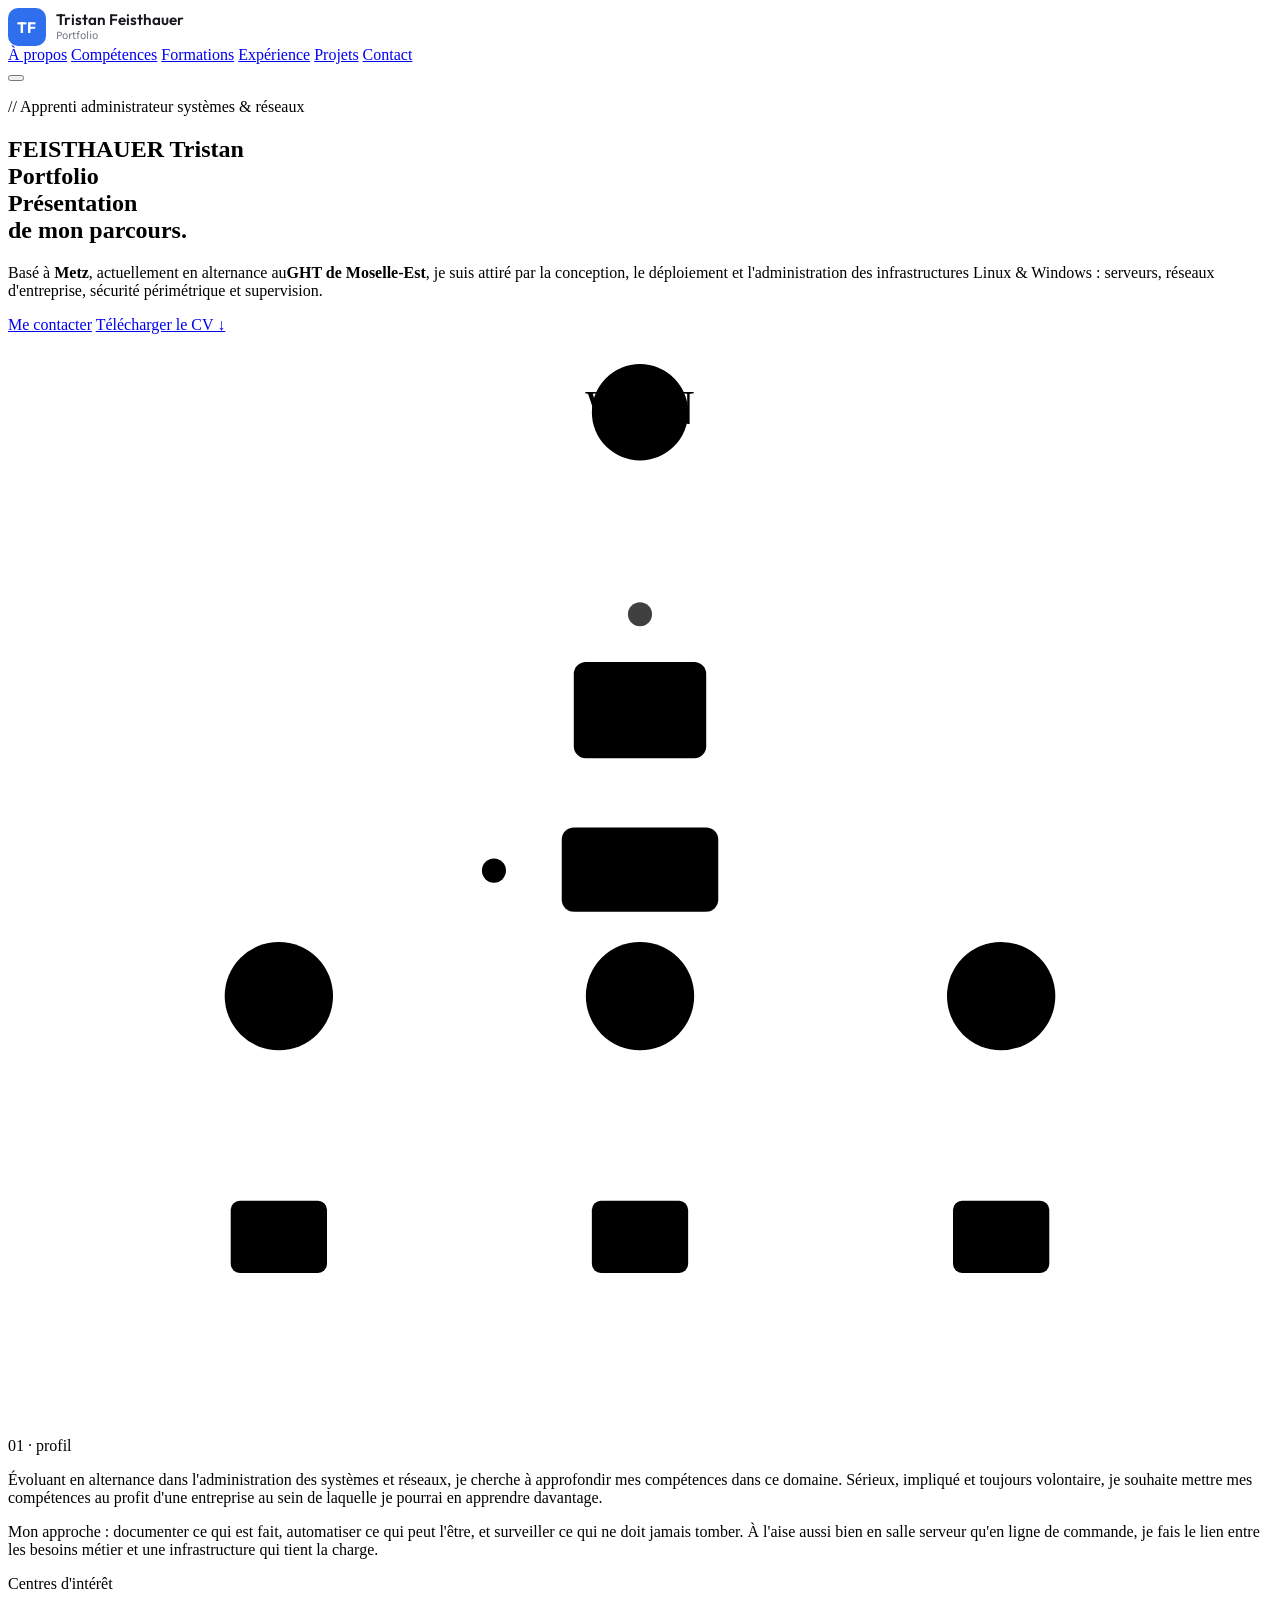
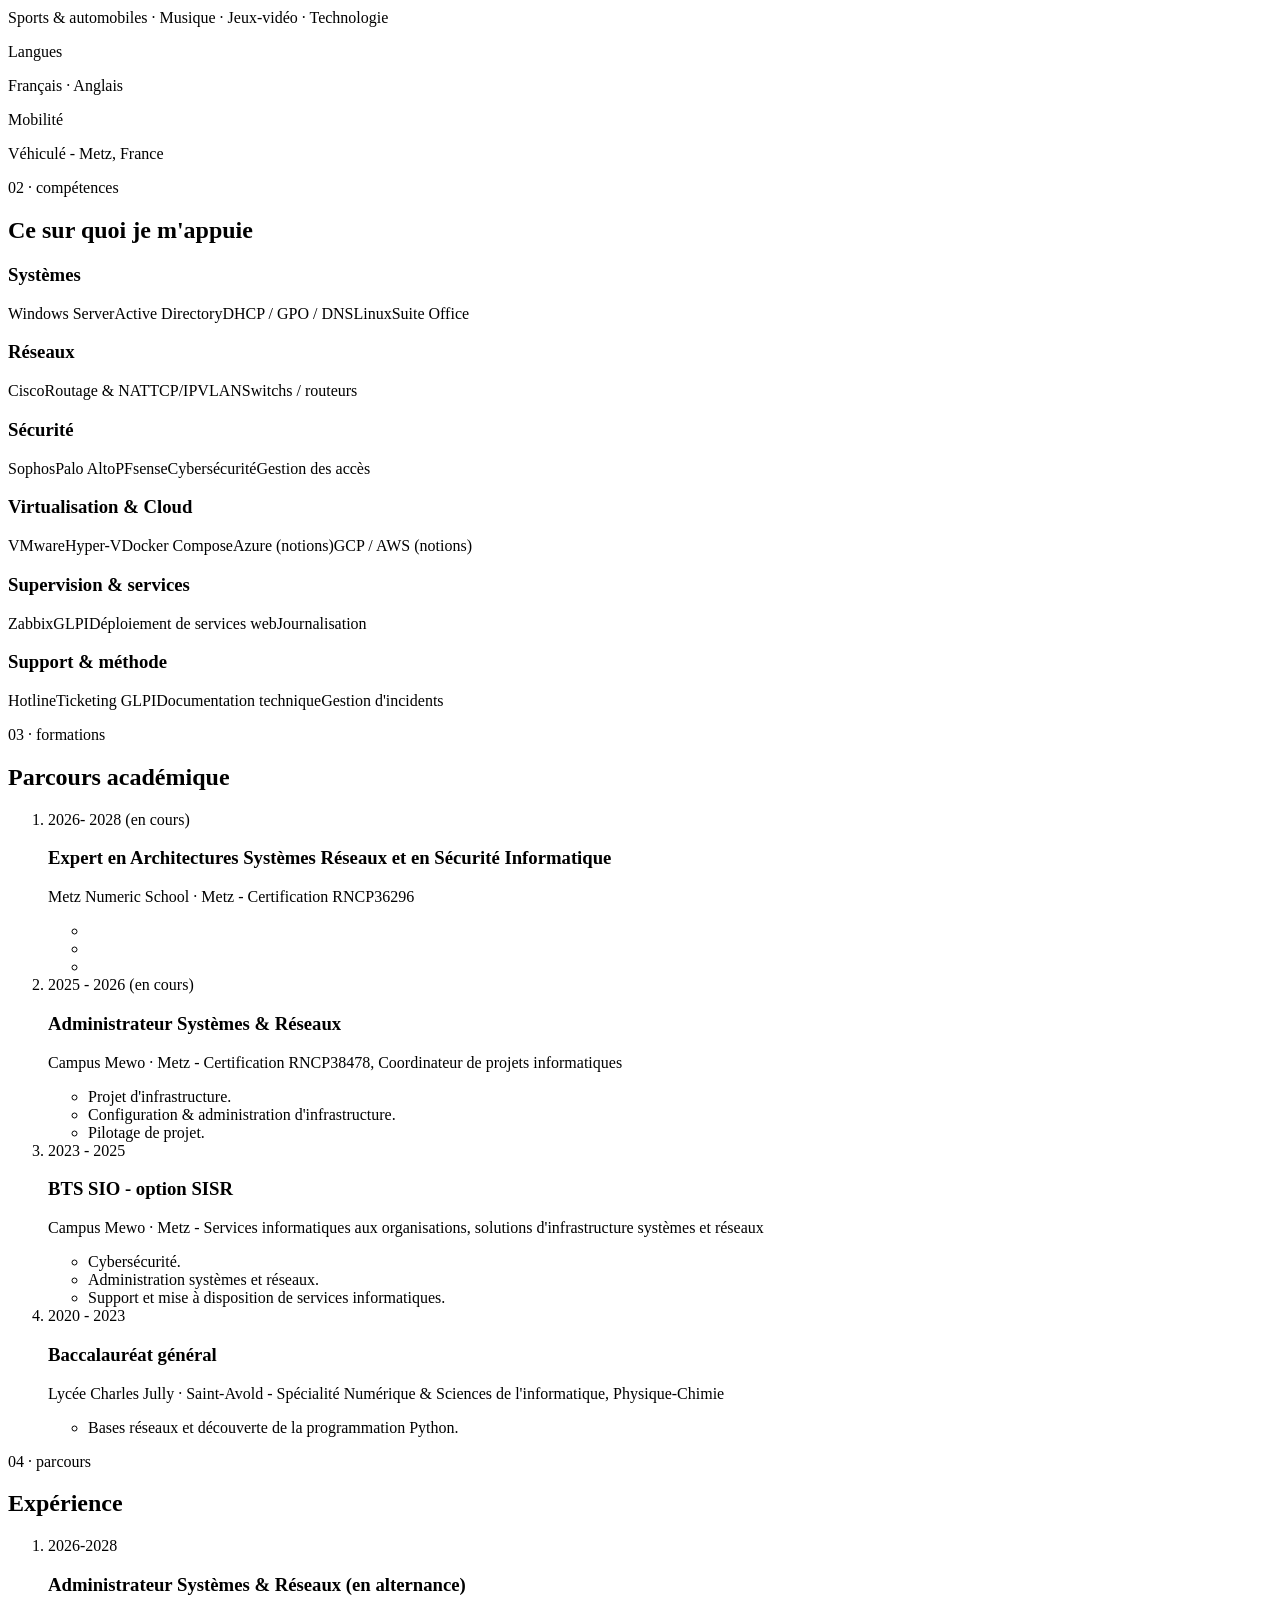
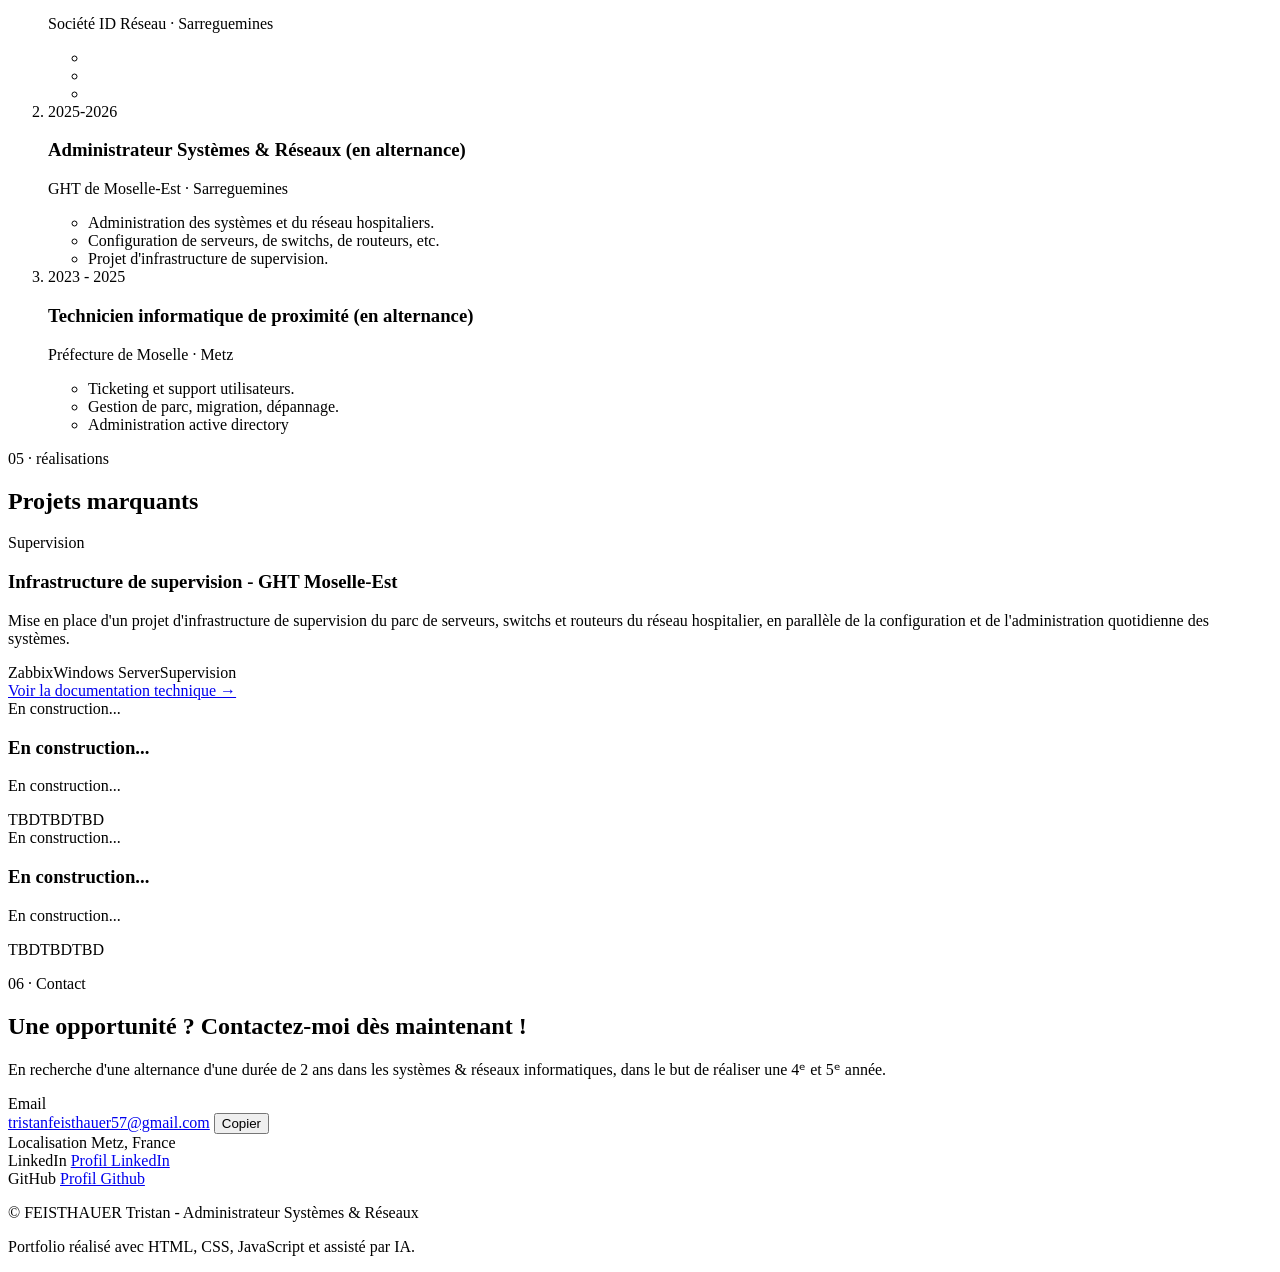
==== index.html @ 10138280 "Update" ====
<!DOCTYPE html>
<html lang="fr">
<head>
<meta charset="UTF-8">
<meta name="viewport" content="width=device-width, initial-scale=1.0">
<title>Tristan Feisthauer - Administrateur Systèmes &amp; Réseaux</title>
<meta name="description" content="Portfolio de FEISTHAUER Tristan, Administrateur Systèmes et Réseaux en alternance : infrastructures, réseaux d'entreprise, supervision et sécurité.">
<link rel="preconnect" href="https://fonts.googleapis.com">
<link rel="preconnect" href="https://fonts.gstatic.com" crossorigin>
<link href="https://fonts.googleapis.com/css2?family=Outfit:wght@500;600;700&family=Karla:wght@400;500;600&family=JetBrains+Mono:wght@400;500&display=swap" rel="stylesheet">
<link rel="stylesheet" href="style.css">
<style>
  .tf-logo{display:flex;align-items:center;gap:.6rem;text-decoration:none;color:inherit;margin-right:auto;}
  .tf-logo-mark{display:flex;align-items:center;justify-content:center;width:38px;height:38px;border-radius:10px;background:var(--accent, #2f6fed);color:var(--surface, #fff);font-family:'Outfit',sans-serif;font-weight:700;font-size:.95rem;letter-spacing:.02em;flex-shrink:0;}
  .tf-logo-text{font-family:'Outfit',sans-serif;font-weight:600;font-size:.95rem;line-height:1.1;color:var(--ink, #16181d);white-space:nowrap;}
  .tf-logo-text span{display:block;font-family:'Karla',sans-serif;font-weight:400;font-size:.72rem;color:var(--ink-soft, #6b7280);}
  .header-inner{gap:1rem;}
</style>
</head>
<body>

<!-- ============ HEADER ============ -->
<header class="site-header" id="top">
  <div class="wrap header-inner">
    <a href="#top" class="tf-logo" aria-label="Retour en haut de page">
      <span class="tf-logo-mark">TF</span>
      <span class="tf-logo-text">Tristan Feisthauer<span>Portfolio</span></span>
    </a>

    <nav class="nav" id="nav">
      <a href="#apropos">À propos</a>
      <a href="#competences">Compétences</a>
      <a href="#formations">Formations</a>
      <a href="#experience">Expérience</a>
      <a href="#projets">Projets</a>
      <a href="#contact">Contact</a>
    </nav>

    <button class="nav-toggle" id="navToggle" aria-label="Ouvrir le menu" aria-expanded="false">
      <span></span><span></span><span></span>
    </button>
  </div>
</header>

<main>

  <!-- ============ HERO ============ -->
  <section class="hero">
    <div class="wrap hero-inner">
      <div class="hero-text reveal">
        <p class="eyebrow">// Apprenti administrateur systèmes &amp; réseaux</p>
        <h1>FEISTHAUER Tristan<br>Portfolio<br><span class="accent">Présentation</span><br>de mon parcours.</h1>
        <p class="hero-sub">Basé à <strong>Metz</strong>, actuellement en alternance au<strong>GHT de Moselle-Est</strong>, je suis attiré par la conception, le déploiement et l'administration des infrastructures Linux &amp; Windows : serveurs, réseaux d'entreprise, sécurité périmétrique et supervision.</p>
        <div class="hero-actions">
          <a href="#contact" class="btn btn-primary">Me contacter</a>
          <a href="cv.pdf" class="btn btn-ghost" download>Télécharger le CV ↓</a>
        </div>
      </div>

      <div class="hero-diagram reveal" aria-hidden="true">
        <svg viewBox="0 0 420 360" class="net-svg">
          <!-- liaisons -->
          <g class="net-links" stroke="var(--line)" stroke-width="1.5" fill="none">
            <path id="path-cloud-fw" d="M210 40 L210 100" />
            <path d="M210 100 L210 150" />
            <path d="M210 150 L90 220" />
            <path d="M210 150 L210 220" />
            <path d="M210 150 L330 220" />
            <path d="M90 220 L90 300" />
            <path d="M210 220 L210 300" />
            <path d="M330 220 L330 300" />
          </g>

          <!-- paquet animé -->
          <circle r="4" fill="var(--accent)">
            <animateMotion dur="3.2s" repeatCount="indefinite" path="M210 40 L210 100 L210 150 L90 220 L90 300" />
          </circle>
          <circle r="4" fill="var(--accent2)" opacity="0.75">
            <animateMotion dur="3.2s" begin="1.1s" repeatCount="indefinite" path="M210 40 L210 100 L210 150 L330 220 L330 300" />
          </circle>

          <!-- cloud / internet -->
          <g transform="translate(210,26)">
            <circle r="16" fill="var(--surface)" stroke="var(--accent2)" stroke-width="1.5"/>
            <text y="4" text-anchor="middle" class="node-label-small">WAN</text>
          </g>

          <!-- firewall -->
          <g transform="translate(210,125)">
            <rect x="-22" y="-16" width="44" height="32" rx="4" fill="var(--surface)" stroke="var(--accent2)" stroke-width="1.5"/>
            <text y="4" text-anchor="middle" class="node-label-small">FW</text>
          </g>

          <!-- switch -->
          <g transform="translate(210,178)">
            <rect x="-26" y="-14" width="52" height="28" rx="4" fill="var(--accent2)"/>
            <text y="4" text-anchor="middle" class="node-label-small node-label-invert">SW</text>
          </g>

          <!-- nodes -->
          <g transform="translate(90,220)">
            <circle r="18" fill="var(--accent-soft)" stroke="var(--accent)" stroke-width="1.5"/>
            <text y="4" text-anchor="middle" class="node-label-small">SRV</text>
          </g>
          <g transform="translate(210,220)">
            <circle r="18" fill="var(--accent-soft)" stroke="var(--accent)" stroke-width="1.5"/>
            <text y="4" text-anchor="middle" class="node-label-small">SRV</text>
          </g>
          <g transform="translate(330,220)">
            <circle r="18" fill="var(--accent-soft)" stroke="var(--accent)" stroke-width="1.5"/>
            <text y="4" text-anchor="middle" class="node-label-small">SRV</text>
          </g>

          <!-- postes clients -->
          <g transform="translate(90,300)">
            <rect x="-16" y="-12" width="32" height="24" rx="3" fill="var(--surface)" stroke="var(--ink-soft)" stroke-width="1.2"/>
          </g>
          <g transform="translate(210,300)">
            <rect x="-16" y="-12" width="32" height="24" rx="3" fill="var(--surface)" stroke="var(--ink-soft)" stroke-width="1.2"/>
          </g>
          <g transform="translate(330,300)">
            <rect x="-16" y="-12" width="32" height="24" rx="3" fill="var(--surface)" stroke="var(--ink-soft)" stroke-width="1.2"/>
          </g>
        </svg>
      </div>
    </div>
  </section>

  <!-- ============ À PROPOS ============ -->
  <section id="apropos" class="section">
    <div class="wrap section-grid reveal">
      <div class="section-label">
        <p class="eyebrow">01 · profil</p>
      </div>
      <div class="section-body">
        <p class="lead">Évoluant en alternance dans l'administration des systèmes et réseaux, je cherche à approfondir mes compétences dans ce domaine. Sérieux, impliqué et toujours volontaire, je souhaite mettre mes compétences au profit d'une entreprise au sein de laquelle je pourrai en apprendre davantage.</p>
        <p>Mon approche : documenter ce qui est fait, automatiser ce qui peut l'être, et surveiller ce qui ne doit jamais tomber. À l'aise aussi bien en salle serveur qu'en ligne de commande, je fais le lien entre les besoins métier et une infrastructure qui tient la charge.</p>

        <div class="profile-extra">
          <div class="profile-extra-item">
            <span class="contact-label">Centres d'intérêt</span>
            <p>Sports &amp; automobiles · Musique · Jeux-vidéo · Technologie</p>
          </div>
          <div class="profile-extra-item">
            <span class="contact-label">Langues</span>
            <p>Français · Anglais</p>
          </div>
          <div class="profile-extra-item">
            <span class="contact-label">Mobilité</span>
            <p>Véhiculé - Metz, France</p>
          </div>
        </div>
      </div>
    </div>
  </section>

  <!-- ============ COMPÉTENCES ============ -->
  <section id="competences" class="section section-alt">
    <div class="wrap reveal">
      <p class="eyebrow">02 · compétences</p>
      <h2 class="section-title">Ce sur quoi je m'appuie</h2>

      <div class="skills-grid">
        <div class="skill-card">
          <h3>Systèmes</h3>
          <div class="tags">
            <span>Windows Server</span><span>Active Directory</span><span>DHCP / GPO / DNS</span><span>Linux</span><span>Suite Office</span>
          </div>
        </div>
        <div class="skill-card">
          <h3>Réseaux</h3>
          <div class="tags">
            <span>Cisco</span><span>Routage &amp; NAT</span><span>TCP/IP</span><span>VLAN</span><span>Switchs / routeurs</span>
          </div>
        </div>
        <div class="skill-card">
          <h3>Sécurité</h3>
          <div class="tags">
            <span>Sophos</span><span>Palo Alto</span><span>PFsense</span><span>Cybersécurité</span><span>Gestion des accès</span>
          </div>
        </div>
        <div class="skill-card">
          <h3>Virtualisation &amp; Cloud</h3>
          <div class="tags">
            <span>VMware</span><span>Hyper-V</span><span>Docker Compose</span><span>Azure (notions)</span><span>GCP / AWS (notions)</span>
          </div>
        </div>
        <div class="skill-card">
          <h3>Supervision &amp; services</h3>
          <div class="tags">
            <span>Zabbix</span><span>GLPI</span><span>Déploiement de services web</span><span>Journalisation</span>
          </div>
        </div>
        <div class="skill-card">
          <h3>Support &amp; méthode</h3>
          <div class="tags">
            <span>Hotline</span><span>Ticketing GLPI</span><span>Documentation technique</span><span>Gestion d'incidents</span>
          </div>
        </div>
      </div>
    </div>
  </section>

  <!-- ============ FORMATIONS ============ -->
  <section id="formations" class="section">
    <div class="wrap reveal">
      <p class="eyebrow">03 · formations</p>
      <h2 class="section-title">Parcours académique</h2>

      <ol class="timeline">

        <li class="timeline-item">
          <div class="timeline-date">2026- 2028 (en cours)</div>
          <div class="timeline-content">
            <h3>Expert en Architectures Systèmes Réseaux et en Sécurité Informatique</h3>
            <p class="timeline-org">Metz Numeric School · Metz - Certification RNCP36296</p>
            <ul>
              <li></li>
              <li></li>
              <li></li>
            </ul>
          </div>
        </li>

        <li class="timeline-item">
          <div class="timeline-date">2025 - 2026 (en cours)</div>
          <div class="timeline-content">
            <h3>Administrateur Systèmes &amp; Réseaux</h3>
            <p class="timeline-org">Campus Mewo · Metz - Certification RNCP38478, Coordinateur de projets informatiques</p>
            <ul>
              <li>Projet d'infrastructure.</li>
              <li>Configuration &amp; administration d'infrastructure.</li>
              <li>Pilotage de projet.</li>
            </ul>
          </div>
        </li>

        <li class="timeline-item">
          <div class="timeline-date">2023 - 2025</div>
          <div class="timeline-content">
            <h3>BTS SIO - option SISR</h3>
            <p class="timeline-org">Campus Mewo · Metz - Services informatiques aux organisations, solutions d'infrastructure systèmes et réseaux</p>
            <ul>
              <li>Cybersécurité.</li>
              <li>Administration systèmes et réseaux.</li>
              <li>Support et mise à disposition de services informatiques.</li>
            </ul>
          </div>
        </li>

        <li class="timeline-item">
          <div class="timeline-date">2020 - 2023</div>
          <div class="timeline-content">
            <h3>Baccalauréat général</h3>
            <p class="timeline-org">Lycée Charles Jully · Saint-Avold - Spécialité Numérique &amp; Sciences de l'informatique, Physique-Chimie</p>
            <ul>
              <li>Bases réseaux et découverte de la programmation Python.</li>
            </ul>
          </div>
        </li>
      </ol>
    </div>
  </section>

  <!-- ============ EXPÉRIENCE ============ -->
  <section id="experience" class="section section-alt">
    <div class="wrap reveal">
      <p class="eyebrow">04 · parcours</p>
      <h2 class="section-title">Expérience</h2>

      <ol class="timeline">
        <li class="timeline-item">
          <div class="timeline-date">2026-2028</div>
          <div class="timeline-content">
            <h3>Administrateur Systèmes &amp; Réseaux (en alternance)</h3>
            <p class="timeline-org">Société ID Réseau · Sarreguemines</p>
            <ul>
              <li></li>
              <li></li>
              <li></li>
            </ul>
          </div>
        </li>

        <li class="timeline-item">
          <div class="timeline-date">2025-2026</div>
          <div class="timeline-content">
            <h3>Administrateur Systèmes &amp; Réseaux (en alternance)</h3>
            <p class="timeline-org">GHT de Moselle-Est · Sarreguemines</p>
            <ul>
              <li>Administration des systèmes et du réseau hospitaliers.</li>
              <li>Configuration de serveurs, de switchs, de routeurs, etc.</li>
              <li>Projet d'infrastructure de supervision.</li>
            </ul>
          </div>
        </li>

        <li class="timeline-item">
          <div class="timeline-date">2023 - 2025</div>
          <div class="timeline-content">
            <h3>Technicien informatique de proximité (en alternance)</h3>
            <p class="timeline-org">Préfecture de Moselle · Metz</p>
            <ul>
              <li>Ticketing et support utilisateurs.</li>
              <li>Gestion de parc, migration, dépannage.</li>
              <li>Administration active directory</li>
            </ul>
          </div>
        </li>
      </ol>
    </div>
  </section>

  <!-- ============ PROJETS ============ -->
  <section id="projets" class="section">
    <div class="wrap reveal">
      <p class="eyebrow">05 · réalisations</p>
      <h2 class="section-title">Projets marquants</h2>

      <div class="projects-grid">
        <article class="project-card">
          <div class="project-tag-row">
            <span class="project-kind">Supervision</span>
          </div>
          <h3>Infrastructure de supervision - GHT Moselle-Est</h3>
          <p>Mise en place d'un projet d'infrastructure de supervision du parc de serveurs, switchs et routeurs du réseau hospitalier, en parallèle de la configuration et de l'administration quotidienne des systèmes.</p>
          <div class="tags tags-small">
            <span>Zabbix</span><span>Windows Server</span><span>Supervision</span>
          </div>
          <a href="documentation.html" class="project-doc-link">Voir la documentation technique →</a>
        </article>

        <article class="project-card">
          <div class="project-tag-row">
            <span class="project-kind">En construction...</span>
          </div>
          <h3>En construction...</h3>
          <p>En construction...</p>
          <div class="tags tags-small">
            <span>TBD</span><span>TBD</span><span>TBD</span>
          </div>
        </article>

        <article class="project-card">
          <div class="project-tag-row">
            <span class="project-kind">En construction...</span>
          </div>
          <h3>En construction...</h3>
          <p>En construction...</p>
          <div class="tags tags-small">
            <span>TBD</span><span>TBD</span><span>TBD</span>
          </div>
        </article>
      </div>
    </div>
  </section>

  <!-- ============ CONTACT ============ -->
  <section id="contact" class="section contact-section">
    <div class="wrap reveal">
      <p class="eyebrow">06 · Contact</p>
      <h2 class="section-title">Une opportunité ? Contactez-moi dès maintenant !</h2>
      <p class="lead contact-lead">En recherche d'une alternance d'une durée de 2 ans dans les systèmes &amp; réseaux informatiques, dans le but de réaliser une 4ᵉ et 5ᵉ année.</p>

      <div class="contact-grid">
        <div class="contact-item">
          <span class="contact-label">Email</span>
          <div class="contact-value-row">
            <a href="mailto:tristanfeisthauer57@gmail.com" id="emailLink">tristanfeisthauer57@gmail.com</a>
            <button class="copy-btn" id="copyEmailBtn" type="button">Copier</button>
          </div>
        </div>
        <div class="contact-item">
          <span class="contact-label">Localisation</span>
          <span>Metz, France</span>
        </div>
        <div class="contact-item">
          <span class="contact-label">LinkedIn</span>
          <a href="https://linkedin.com/in/tristan-feisthauer-3b0b28267/" target="_blank" rel="noopener">Profil LinkedIn</a>
        </div>
        <div class="contact-item">
          <span class="contact-label">GitHub</span>
          <a href="https://github.com/Pabl0sama/pablosama.portfolio" target="_blank" rel="noopener">Profil Github</a>
        </div>
      </div>
    </div>
  </section>

</main>

<!-- ============ FOOTER ============ -->
<footer class="site-footer">
  <div class="wrap footer-inner">
    <p>© <span id="year"></span> FEISTHAUER Tristan - Administrateur Systèmes &amp; Réseaux</p>
    <p class="footer-meta">Portfolio réalisé avec HTML, CSS, JavaScript et assisté par IA.</p>
  </div>
</footer>

<div class="toast" id="toast" role="status" aria-live="polite"></div>

<script src="script.js"></script>
</body>
</html>
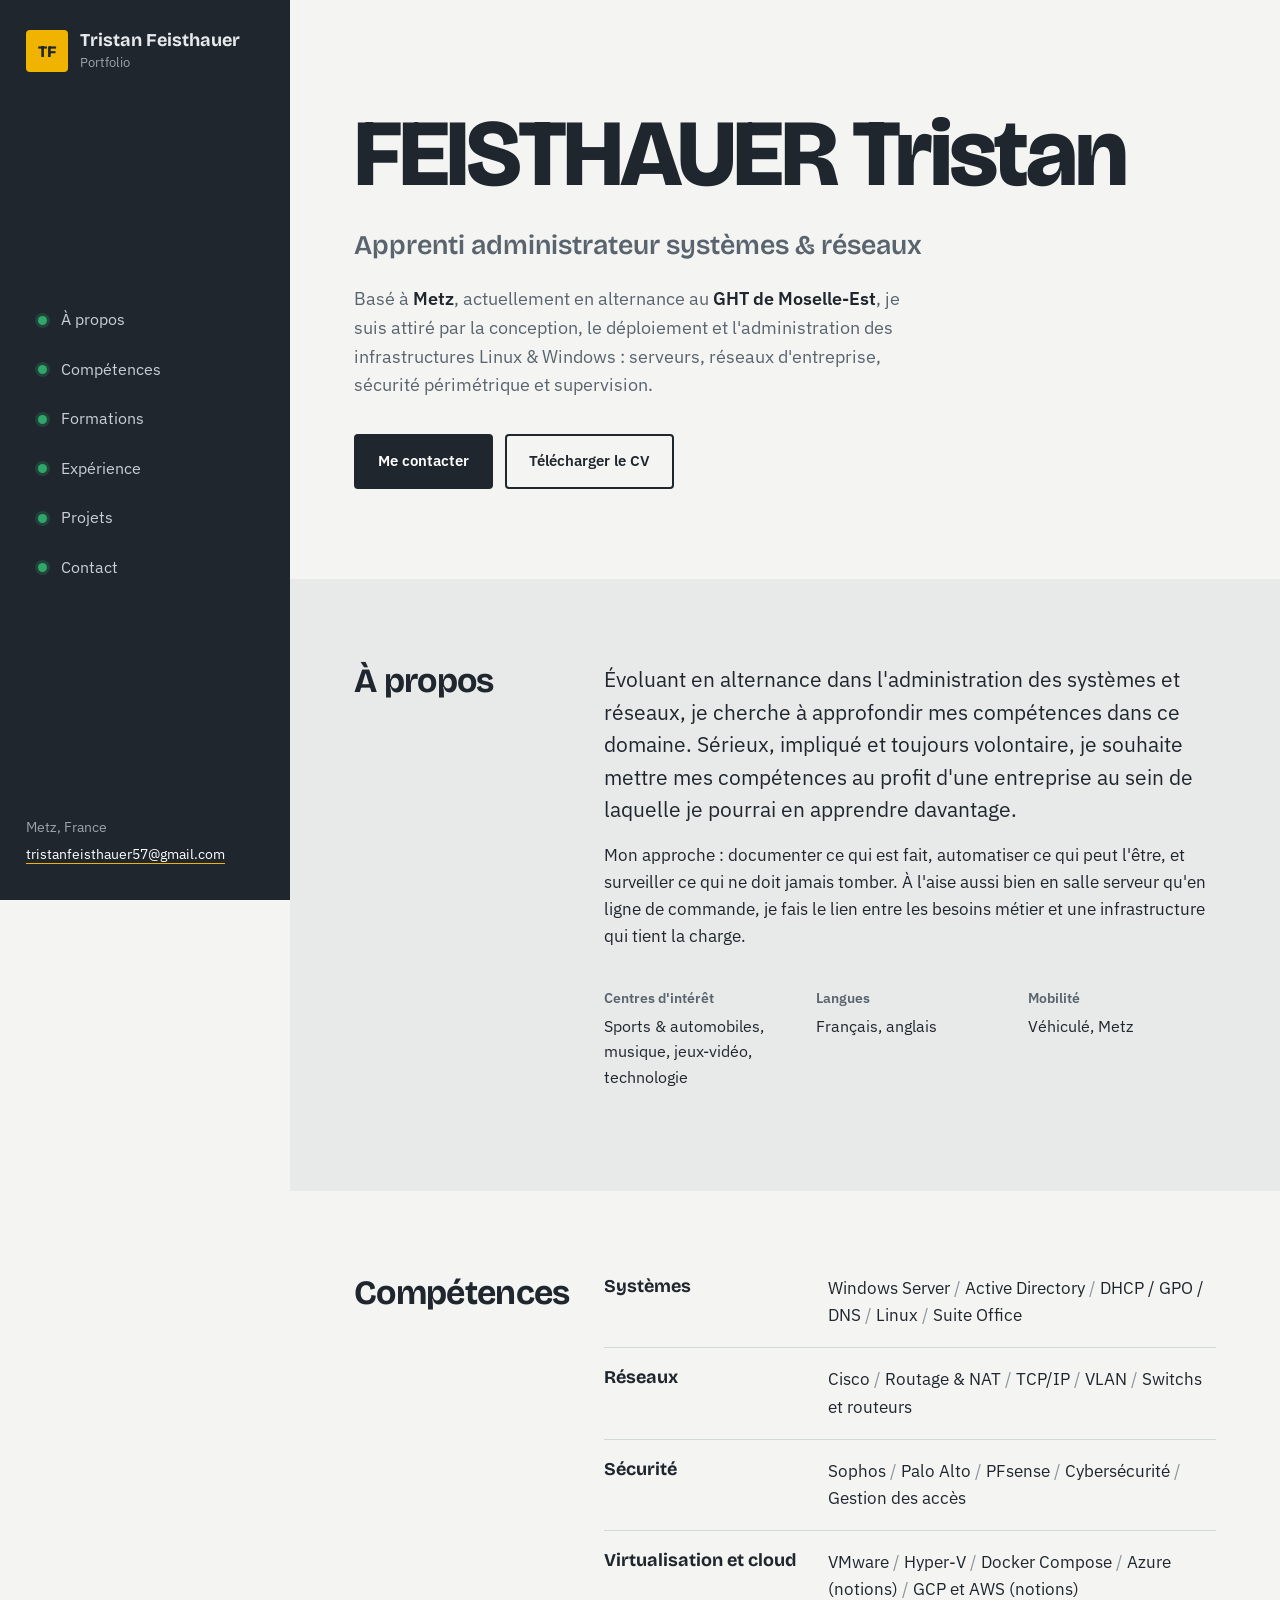
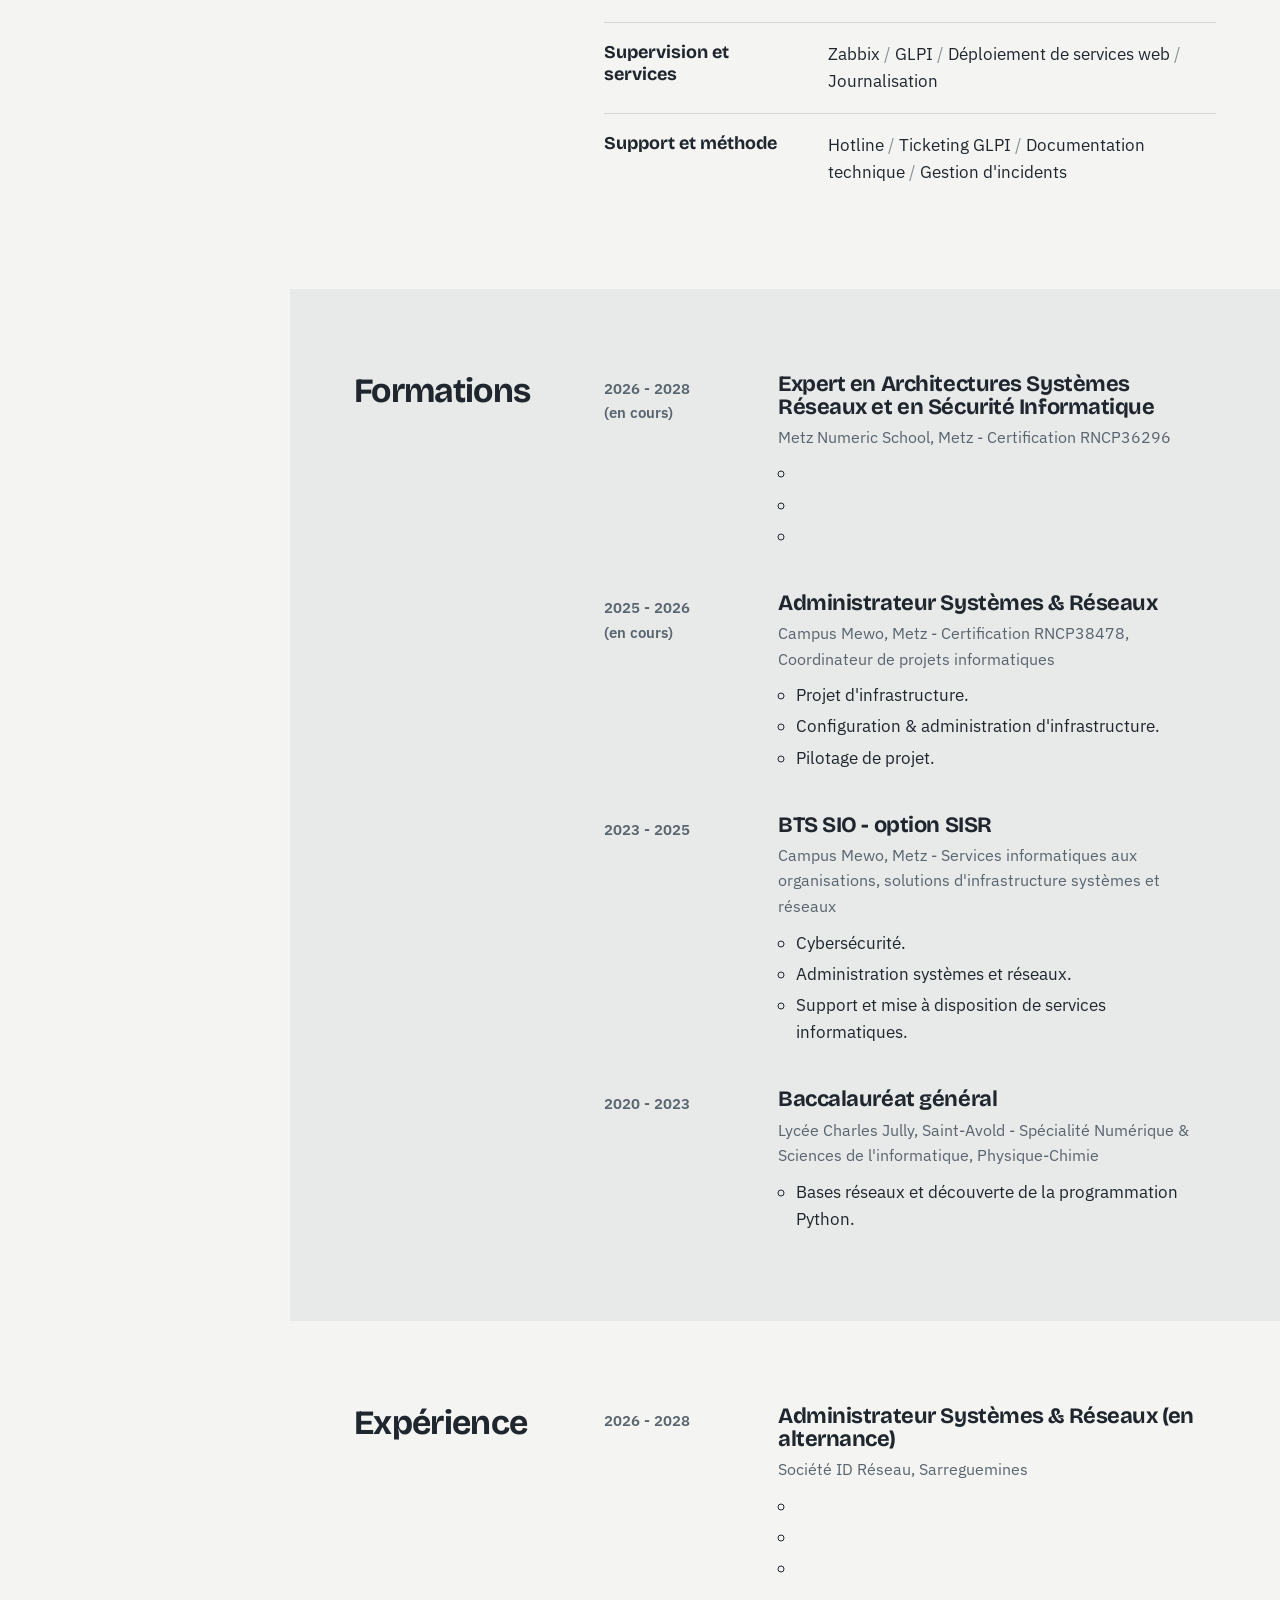
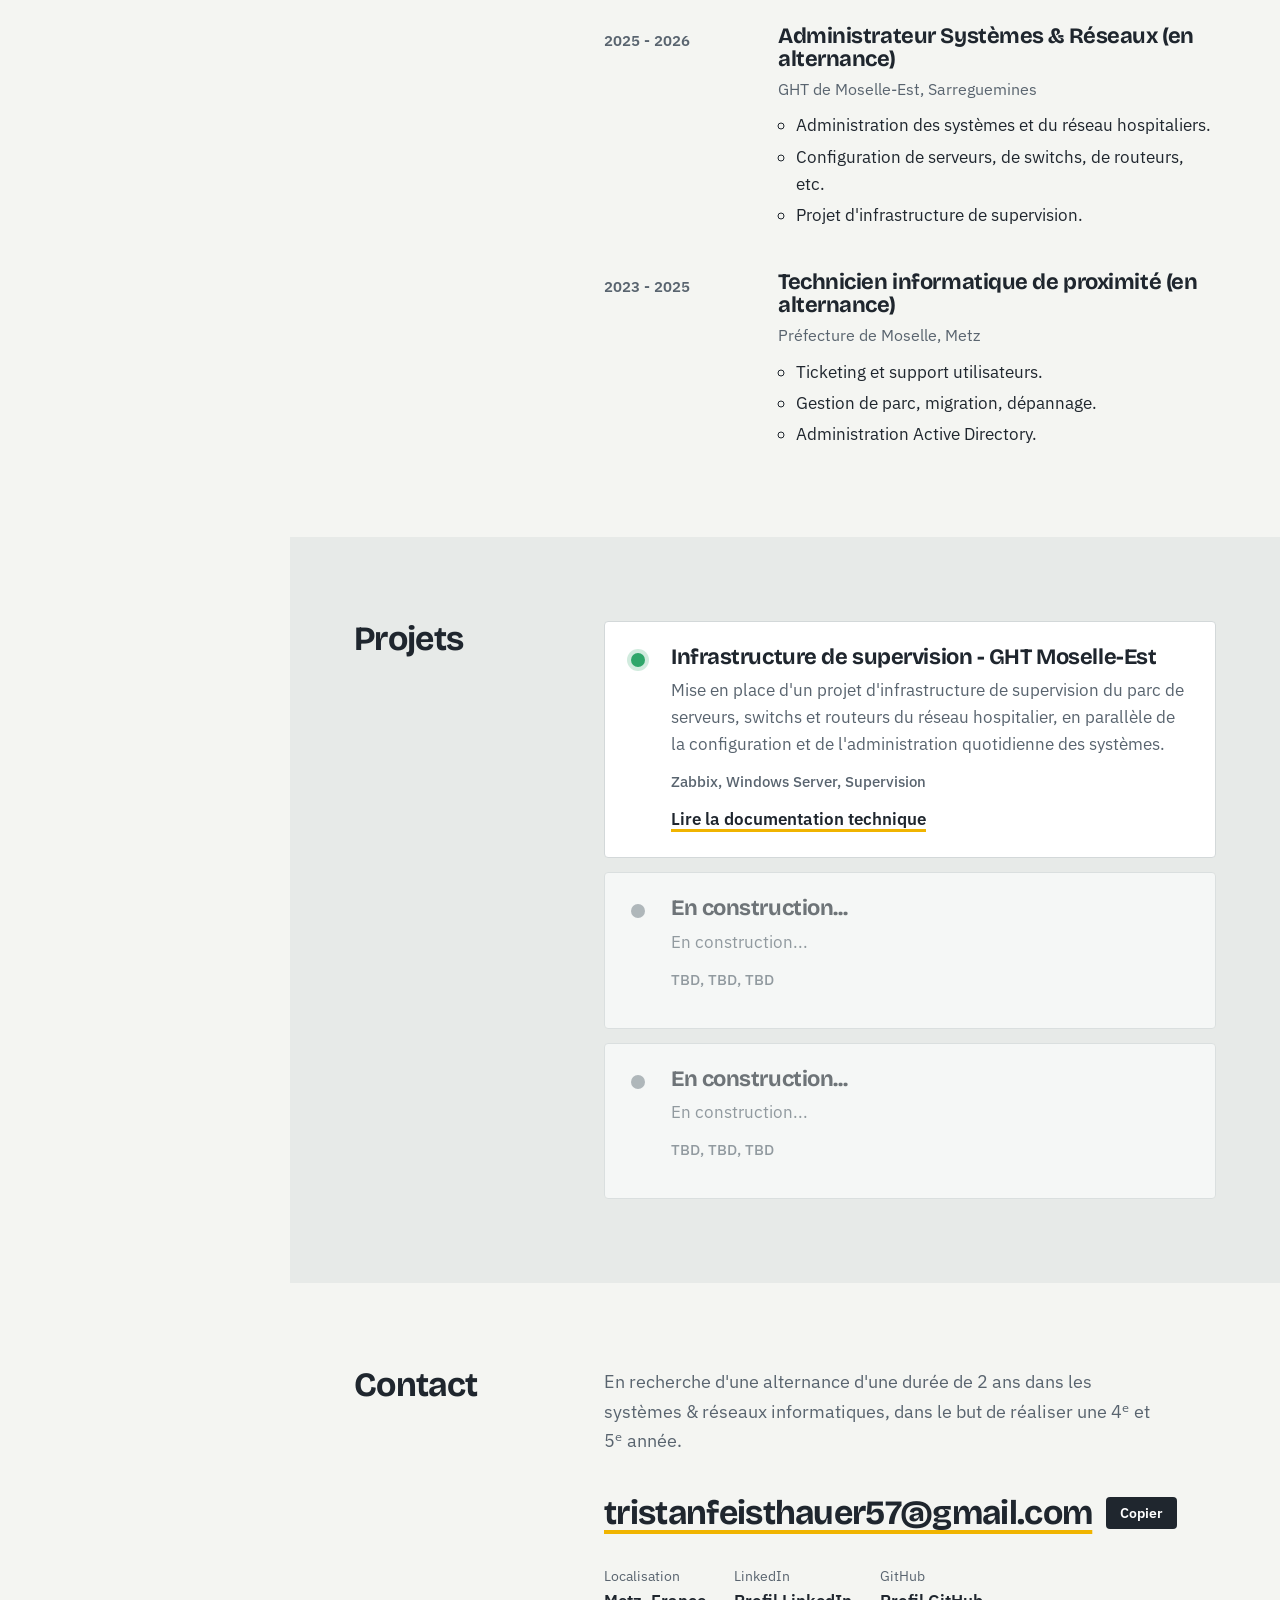
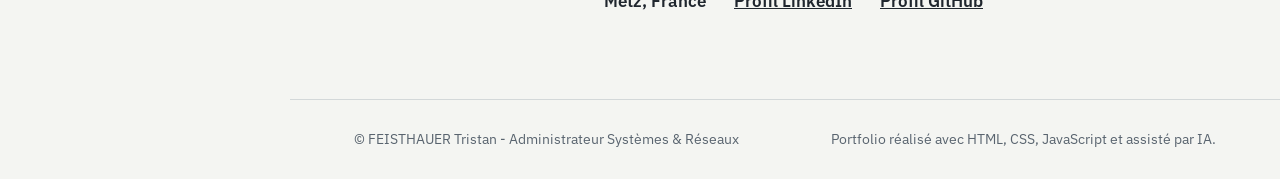
==== commit b13e1e8f: "Update" ====
--- a/index.html
+++ b/index.html
@@ -7,25 +7,22 @@
 <meta name="description" content="Portfolio de FEISTHAUER Tristan, Administrateur Systèmes et Réseaux en alternance : infrastructures, réseaux d'entreprise, supervision et sécurité.">
 <link rel="preconnect" href="https://fonts.googleapis.com">
 <link rel="preconnect" href="https://fonts.gstatic.com" crossorigin>
-<link href="https://fonts.googleapis.com/css2?family=Outfit:wght@500;600;700&family=Karla:wght@400;500;600&family=JetBrains+Mono:wght@400;500&display=swap" rel="stylesheet">
+<link href="https://fonts.googleapis.com/css2?family=Bricolage+Grotesque:opsz,wght@12..96,500;12..96,700;12..96,800&family=IBM+Plex+Sans:wght@400;500;600&display=swap" rel="stylesheet">
 <link rel="stylesheet" href="style.css">
-<style>
-  .tf-logo{display:flex;align-items:center;gap:.6rem;text-decoration:none;color:inherit;margin-right:auto;}
-  .tf-logo-mark{display:flex;align-items:center;justify-content:center;width:38px;height:38px;border-radius:10px;background:var(--accent, #2f6fed);color:var(--surface, #fff);font-family:'Outfit',sans-serif;font-weight:700;font-size:.95rem;letter-spacing:.02em;flex-shrink:0;}
-  .tf-logo-text{font-family:'Outfit',sans-serif;font-weight:600;font-size:.95rem;line-height:1.1;color:var(--ink, #16181d);white-space:nowrap;}
-  .tf-logo-text span{display:block;font-family:'Karla',sans-serif;font-weight:400;font-size:.72rem;color:var(--ink-soft, #6b7280);}
-  .header-inner{gap:1rem;}
-</style>
 </head>
 <body>
-
-<!-- ============ HEADER ============ -->
-<header class="site-header" id="top">
-  <div class="wrap header-inner">
-    <a href="#top" class="tf-logo" aria-label="Retour en haut de page">
-      <span class="tf-logo-mark">TF</span>
-      <span class="tf-logo-text">Tristan Feisthauer<span>Portfolio</span></span>
+<div class="shell">
+
+  <!-- ============ BARRE LATÉRALE ============ -->
+  <header class="side" id="top">
+    <a href="#top" class="brand" aria-label="Retour en haut de page">
+      <span class="brand-mark">TF</span>
+      <span class="brand-text">Tristan Feisthauer<small>Portfolio</small></span>
     </a>
+
+    <button class="nav-toggle" id="navToggle" aria-label="Ouvrir le menu" aria-expanded="false">
+      <span></span><span></span><span></span>
+    </button>
 
     <nav class="nav" id="nav">
       <a href="#apropos">À propos</a>
@@ -36,368 +33,237 @@
       <a href="#contact">Contact</a>
     </nav>
 
-    <button class="nav-toggle" id="navToggle" aria-label="Ouvrir le menu" aria-expanded="false">
-      <span></span><span></span><span></span>
-    </button>
-  </div>
-</header>
-
-<main>
-
-  <!-- ============ HERO ============ -->
-  <section class="hero">
-    <div class="wrap hero-inner">
-      <div class="hero-text reveal">
-        <p class="eyebrow">// Apprenti administrateur systèmes &amp; réseaux</p>
-        <h1>FEISTHAUER Tristan<br>Portfolio<br><span class="accent">Présentation</span><br>de mon parcours.</h1>
-        <p class="hero-sub">Basé à <strong>Metz</strong>, actuellement en alternance au<strong>GHT de Moselle-Est</strong>, je suis attiré par la conception, le déploiement et l'administration des infrastructures Linux &amp; Windows : serveurs, réseaux d'entreprise, sécurité périmétrique et supervision.</p>
+    <div class="side-foot">
+      <p>Metz, France</p>
+      <p><a href="mailto:tristanfeisthauer57@gmail.com">tristanfeisthauer57@gmail.com</a></p>
+    </div>
+  </header>
+
+  <div class="main">
+    <main>
+
+      <!-- ============ ACCUEIL ============ -->
+      <section class="hero">
+        <h1>FEISTHAUER Tristan</h1>
+        <p class="hero-role">Apprenti administrateur systèmes &amp; réseaux</p>
+        <p class="hero-sub">Basé à <strong>Metz</strong>, actuellement en alternance au <strong>GHT de Moselle-Est</strong>, je suis attiré par la conception, le déploiement et l'administration des infrastructures Linux &amp; Windows : serveurs, réseaux d'entreprise, sécurité périmétrique et supervision.</p>
         <div class="hero-actions">
-          <a href="#contact" class="btn btn-primary">Me contacter</a>
-          <a href="cv.pdf" class="btn btn-ghost" download>Télécharger le CV ↓</a>
-        </div>
-      </div>
-
-      <div class="hero-diagram reveal" aria-hidden="true">
-        <svg viewBox="0 0 420 360" class="net-svg">
-          <!-- liaisons -->
-          <g class="net-links" stroke="var(--line)" stroke-width="1.5" fill="none">
-            <path id="path-cloud-fw" d="M210 40 L210 100" />
-            <path d="M210 100 L210 150" />
-            <path d="M210 150 L90 220" />
-            <path d="M210 150 L210 220" />
-            <path d="M210 150 L330 220" />
-            <path d="M90 220 L90 300" />
-            <path d="M210 220 L210 300" />
-            <path d="M330 220 L330 300" />
-          </g>
-
-          <!-- paquet animé -->
-          <circle r="4" fill="var(--accent)">
-            <animateMotion dur="3.2s" repeatCount="indefinite" path="M210 40 L210 100 L210 150 L90 220 L90 300" />
-          </circle>
-          <circle r="4" fill="var(--accent2)" opacity="0.75">
-            <animateMotion dur="3.2s" begin="1.1s" repeatCount="indefinite" path="M210 40 L210 100 L210 150 L330 220 L330 300" />
-          </circle>
-
-          <!-- cloud / internet -->
-          <g transform="translate(210,26)">
-            <circle r="16" fill="var(--surface)" stroke="var(--accent2)" stroke-width="1.5"/>
-            <text y="4" text-anchor="middle" class="node-label-small">WAN</text>
-          </g>
-
-          <!-- firewall -->
-          <g transform="translate(210,125)">
-            <rect x="-22" y="-16" width="44" height="32" rx="4" fill="var(--surface)" stroke="var(--accent2)" stroke-width="1.5"/>
-            <text y="4" text-anchor="middle" class="node-label-small">FW</text>
-          </g>
-
-          <!-- switch -->
-          <g transform="translate(210,178)">
-            <rect x="-26" y="-14" width="52" height="28" rx="4" fill="var(--accent2)"/>
-            <text y="4" text-anchor="middle" class="node-label-small node-label-invert">SW</text>
-          </g>
-
-          <!-- nodes -->
-          <g transform="translate(90,220)">
-            <circle r="18" fill="var(--accent-soft)" stroke="var(--accent)" stroke-width="1.5"/>
-            <text y="4" text-anchor="middle" class="node-label-small">SRV</text>
-          </g>
-          <g transform="translate(210,220)">
-            <circle r="18" fill="var(--accent-soft)" stroke="var(--accent)" stroke-width="1.5"/>
-            <text y="4" text-anchor="middle" class="node-label-small">SRV</text>
-          </g>
-          <g transform="translate(330,220)">
-            <circle r="18" fill="var(--accent-soft)" stroke="var(--accent)" stroke-width="1.5"/>
-            <text y="4" text-anchor="middle" class="node-label-small">SRV</text>
-          </g>
-
-          <!-- postes clients -->
-          <g transform="translate(90,300)">
-            <rect x="-16" y="-12" width="32" height="24" rx="3" fill="var(--surface)" stroke="var(--ink-soft)" stroke-width="1.2"/>
-          </g>
-          <g transform="translate(210,300)">
-            <rect x="-16" y="-12" width="32" height="24" rx="3" fill="var(--surface)" stroke="var(--ink-soft)" stroke-width="1.2"/>
-          </g>
-          <g transform="translate(330,300)">
-            <rect x="-16" y="-12" width="32" height="24" rx="3" fill="var(--surface)" stroke="var(--ink-soft)" stroke-width="1.2"/>
-          </g>
-        </svg>
-      </div>
-    </div>
-  </section>
-
-  <!-- ============ À PROPOS ============ -->
-  <section id="apropos" class="section">
-    <div class="wrap section-grid reveal">
-      <div class="section-label">
-        <p class="eyebrow">01 · profil</p>
-      </div>
-      <div class="section-body">
-        <p class="lead">Évoluant en alternance dans l'administration des systèmes et réseaux, je cherche à approfondir mes compétences dans ce domaine. Sérieux, impliqué et toujours volontaire, je souhaite mettre mes compétences au profit d'une entreprise au sein de laquelle je pourrai en apprendre davantage.</p>
-        <p>Mon approche : documenter ce qui est fait, automatiser ce qui peut l'être, et surveiller ce qui ne doit jamais tomber. À l'aise aussi bien en salle serveur qu'en ligne de commande, je fais le lien entre les besoins métier et une infrastructure qui tient la charge.</p>
-
-        <div class="profile-extra">
-          <div class="profile-extra-item">
-            <span class="contact-label">Centres d'intérêt</span>
-            <p>Sports &amp; automobiles · Musique · Jeux-vidéo · Technologie</p>
-          </div>
-          <div class="profile-extra-item">
-            <span class="contact-label">Langues</span>
-            <p>Français · Anglais</p>
-          </div>
-          <div class="profile-extra-item">
-            <span class="contact-label">Mobilité</span>
-            <p>Véhiculé - Metz, France</p>
-          </div>
-        </div>
-      </div>
-    </div>
-  </section>
-
-  <!-- ============ COMPÉTENCES ============ -->
-  <section id="competences" class="section section-alt">
-    <div class="wrap reveal">
-      <p class="eyebrow">02 · compétences</p>
-      <h2 class="section-title">Ce sur quoi je m'appuie</h2>
-
-      <div class="skills-grid">
-        <div class="skill-card">
-          <h3>Systèmes</h3>
-          <div class="tags">
-            <span>Windows Server</span><span>Active Directory</span><span>DHCP / GPO / DNS</span><span>Linux</span><span>Suite Office</span>
-          </div>
-        </div>
-        <div class="skill-card">
-          <h3>Réseaux</h3>
-          <div class="tags">
-            <span>Cisco</span><span>Routage &amp; NAT</span><span>TCP/IP</span><span>VLAN</span><span>Switchs / routeurs</span>
-          </div>
-        </div>
-        <div class="skill-card">
-          <h3>Sécurité</h3>
-          <div class="tags">
-            <span>Sophos</span><span>Palo Alto</span><span>PFsense</span><span>Cybersécurité</span><span>Gestion des accès</span>
-          </div>
-        </div>
-        <div class="skill-card">
-          <h3>Virtualisation &amp; Cloud</h3>
-          <div class="tags">
-            <span>VMware</span><span>Hyper-V</span><span>Docker Compose</span><span>Azure (notions)</span><span>GCP / AWS (notions)</span>
-          </div>
-        </div>
-        <div class="skill-card">
-          <h3>Supervision &amp; services</h3>
-          <div class="tags">
-            <span>Zabbix</span><span>GLPI</span><span>Déploiement de services web</span><span>Journalisation</span>
-          </div>
-        </div>
-        <div class="skill-card">
-          <h3>Support &amp; méthode</h3>
-          <div class="tags">
-            <span>Hotline</span><span>Ticketing GLPI</span><span>Documentation technique</span><span>Gestion d'incidents</span>
-          </div>
-        </div>
-      </div>
-    </div>
-  </section>
-
-  <!-- ============ FORMATIONS ============ -->
-  <section id="formations" class="section">
-    <div class="wrap reveal">
-      <p class="eyebrow">03 · formations</p>
-      <h2 class="section-title">Parcours académique</h2>
-
-      <ol class="timeline">
-
-        <li class="timeline-item">
-          <div class="timeline-date">2026- 2028 (en cours)</div>
-          <div class="timeline-content">
-            <h3>Expert en Architectures Systèmes Réseaux et en Sécurité Informatique</h3>
-            <p class="timeline-org">Metz Numeric School · Metz - Certification RNCP36296</p>
-            <ul>
-              <li></li>
-              <li></li>
-              <li></li>
-            </ul>
-          </div>
-        </li>
-
-        <li class="timeline-item">
-          <div class="timeline-date">2025 - 2026 (en cours)</div>
-          <div class="timeline-content">
-            <h3>Administrateur Systèmes &amp; Réseaux</h3>
-            <p class="timeline-org">Campus Mewo · Metz - Certification RNCP38478, Coordinateur de projets informatiques</p>
-            <ul>
-              <li>Projet d'infrastructure.</li>
-              <li>Configuration &amp; administration d'infrastructure.</li>
-              <li>Pilotage de projet.</li>
-            </ul>
-          </div>
-        </li>
-
-        <li class="timeline-item">
-          <div class="timeline-date">2023 - 2025</div>
-          <div class="timeline-content">
-            <h3>BTS SIO - option SISR</h3>
-            <p class="timeline-org">Campus Mewo · Metz - Services informatiques aux organisations, solutions d'infrastructure systèmes et réseaux</p>
-            <ul>
-              <li>Cybersécurité.</li>
-              <li>Administration systèmes et réseaux.</li>
-              <li>Support et mise à disposition de services informatiques.</li>
-            </ul>
-          </div>
-        </li>
-
-        <li class="timeline-item">
-          <div class="timeline-date">2020 - 2023</div>
-          <div class="timeline-content">
-            <h3>Baccalauréat général</h3>
-            <p class="timeline-org">Lycée Charles Jully · Saint-Avold - Spécialité Numérique &amp; Sciences de l'informatique, Physique-Chimie</p>
-            <ul>
-              <li>Bases réseaux et découverte de la programmation Python.</li>
-            </ul>
-          </div>
-        </li>
-      </ol>
-    </div>
-  </section>
-
-  <!-- ============ EXPÉRIENCE ============ -->
-  <section id="experience" class="section section-alt">
-    <div class="wrap reveal">
-      <p class="eyebrow">04 · parcours</p>
-      <h2 class="section-title">Expérience</h2>
-
-      <ol class="timeline">
-        <li class="timeline-item">
-          <div class="timeline-date">2026-2028</div>
-          <div class="timeline-content">
-            <h3>Administrateur Systèmes &amp; Réseaux (en alternance)</h3>
-            <p class="timeline-org">Société ID Réseau · Sarreguemines</p>
-            <ul>
-              <li></li>
-              <li></li>
-              <li></li>
-            </ul>
-          </div>
-        </li>
-
-        <li class="timeline-item">
-          <div class="timeline-date">2025-2026</div>
-          <div class="timeline-content">
-            <h3>Administrateur Systèmes &amp; Réseaux (en alternance)</h3>
-            <p class="timeline-org">GHT de Moselle-Est · Sarreguemines</p>
-            <ul>
-              <li>Administration des systèmes et du réseau hospitaliers.</li>
-              <li>Configuration de serveurs, de switchs, de routeurs, etc.</li>
-              <li>Projet d'infrastructure de supervision.</li>
-            </ul>
-          </div>
-        </li>
-
-        <li class="timeline-item">
-          <div class="timeline-date">2023 - 2025</div>
-          <div class="timeline-content">
-            <h3>Technicien informatique de proximité (en alternance)</h3>
-            <p class="timeline-org">Préfecture de Moselle · Metz</p>
-            <ul>
-              <li>Ticketing et support utilisateurs.</li>
-              <li>Gestion de parc, migration, dépannage.</li>
-              <li>Administration active directory</li>
-            </ul>
-          </div>
-        </li>
-      </ol>
-    </div>
-  </section>
-
-  <!-- ============ PROJETS ============ -->
-  <section id="projets" class="section">
-    <div class="wrap reveal">
-      <p class="eyebrow">05 · réalisations</p>
-      <h2 class="section-title">Projets marquants</h2>
-
-      <div class="projects-grid">
-        <article class="project-card">
-          <div class="project-tag-row">
-            <span class="project-kind">Supervision</span>
-          </div>
-          <h3>Infrastructure de supervision - GHT Moselle-Est</h3>
-          <p>Mise en place d'un projet d'infrastructure de supervision du parc de serveurs, switchs et routeurs du réseau hospitalier, en parallèle de la configuration et de l'administration quotidienne des systèmes.</p>
-          <div class="tags tags-small">
-            <span>Zabbix</span><span>Windows Server</span><span>Supervision</span>
-          </div>
-          <a href="documentation.html" class="project-doc-link">Voir la documentation technique →</a>
-        </article>
-
-        <article class="project-card">
-          <div class="project-tag-row">
-            <span class="project-kind">En construction...</span>
-          </div>
-          <h3>En construction...</h3>
-          <p>En construction...</p>
-          <div class="tags tags-small">
-            <span>TBD</span><span>TBD</span><span>TBD</span>
-          </div>
-        </article>
-
-        <article class="project-card">
-          <div class="project-tag-row">
-            <span class="project-kind">En construction...</span>
-          </div>
-          <h3>En construction...</h3>
-          <p>En construction...</p>
-          <div class="tags tags-small">
-            <span>TBD</span><span>TBD</span><span>TBD</span>
-          </div>
-        </article>
-      </div>
-    </div>
-  </section>
-
-  <!-- ============ CONTACT ============ -->
-  <section id="contact" class="section contact-section">
-    <div class="wrap reveal">
-      <p class="eyebrow">06 · Contact</p>
-      <h2 class="section-title">Une opportunité ? Contactez-moi dès maintenant !</h2>
-      <p class="lead contact-lead">En recherche d'une alternance d'une durée de 2 ans dans les systèmes &amp; réseaux informatiques, dans le but de réaliser une 4ᵉ et 5ᵉ année.</p>
-
-      <div class="contact-grid">
-        <div class="contact-item">
-          <span class="contact-label">Email</span>
-          <div class="contact-value-row">
+          <a href="#contact" class="btn btn-solid">Me contacter</a>
+          <a href="cv.pdf" class="btn btn-line" download>Télécharger le CV</a>
+        </div>
+      </section>
+
+      <!-- ============ À PROPOS ============ -->
+      <section id="apropos" class="sec alt">
+        <h2>À propos</h2>
+        <div class="sec-body">
+          <p class="lead">Évoluant en alternance dans l'administration des systèmes et réseaux, je cherche à approfondir mes compétences dans ce domaine. Sérieux, impliqué et toujours volontaire, je souhaite mettre mes compétences au profit d'une entreprise au sein de laquelle je pourrai en apprendre davantage.</p>
+          <p>Mon approche : documenter ce qui est fait, automatiser ce qui peut l'être, et surveiller ce qui ne doit jamais tomber. À l'aise aussi bien en salle serveur qu'en ligne de commande, je fais le lien entre les besoins métier et une infrastructure qui tient la charge.</p>
+
+          <dl class="facts">
+            <div><dt>Centres d'intérêt</dt><dd>Sports &amp; automobiles, musique, jeux-vidéo, technologie</dd></div>
+            <div><dt>Langues</dt><dd>Français, anglais</dd></div>
+            <div><dt>Mobilité</dt><dd>Véhiculé, Metz</dd></div>
+          </dl>
+        </div>
+      </section>
+
+      <!-- ============ COMPÉTENCES ============ -->
+      <section id="competences" class="sec">
+        <h2>Compétences</h2>
+        <div class="sec-body">
+          <dl class="skills">
+            <div>
+              <dt>Systèmes</dt>
+              <dd><span>Windows Server</span><span>Active Directory</span><span>DHCP / GPO / DNS</span><span>Linux</span><span>Suite Office</span></dd>
+            </div>
+            <div>
+              <dt>Réseaux</dt>
+              <dd><span>Cisco</span><span>Routage &amp; NAT</span><span>TCP/IP</span><span>VLAN</span><span>Switchs et routeurs</span></dd>
+            </div>
+            <div>
+              <dt>Sécurité</dt>
+              <dd><span>Sophos</span><span>Palo Alto</span><span>PFsense</span><span>Cybersécurité</span><span>Gestion des accès</span></dd>
+            </div>
+            <div>
+              <dt>Virtualisation et cloud</dt>
+              <dd><span>VMware</span><span>Hyper-V</span><span>Docker Compose</span><span>Azure (notions)</span><span>GCP et AWS (notions)</span></dd>
+            </div>
+            <div>
+              <dt>Supervision et services</dt>
+              <dd><span>Zabbix</span><span>GLPI</span><span>Déploiement de services web</span><span>Journalisation</span></dd>
+            </div>
+            <div>
+              <dt>Support et méthode</dt>
+              <dd><span>Hotline</span><span>Ticketing GLPI</span><span>Documentation technique</span><span>Gestion d'incidents</span></dd>
+            </div>
+          </dl>
+        </div>
+      </section>
+
+      <!-- ============ FORMATIONS ============ -->
+      <section id="formations" class="sec alt">
+        <h2>Formations</h2>
+        <div class="sec-body">
+          <ol class="entries">
+            <li class="entry">
+              <div class="entry-date">2026 - 2028<br>(en cours)</div>
+              <div>
+                <h3>Expert en Architectures Systèmes Réseaux et en Sécurité Informatique</h3>
+                <p class="entry-org">Metz Numeric School, Metz - Certification RNCP36296</p>
+                <ul>
+                  <li></li>
+                  <li></li>
+                  <li></li>
+                </ul>
+              </div>
+            </li>
+            <li class="entry">
+              <div class="entry-date">2025 - 2026<br>(en cours)</div>
+              <div>
+                <h3>Administrateur Systèmes &amp; Réseaux</h3>
+                <p class="entry-org">Campus Mewo, Metz - Certification RNCP38478, Coordinateur de projets informatiques</p>
+                <ul>
+                  <li>Projet d'infrastructure.</li>
+                  <li>Configuration &amp; administration d'infrastructure.</li>
+                  <li>Pilotage de projet.</li>
+                </ul>
+              </div>
+            </li>
+            <li class="entry">
+              <div class="entry-date">2023 - 2025</div>
+              <div>
+                <h3>BTS SIO - option SISR</h3>
+                <p class="entry-org">Campus Mewo, Metz - Services informatiques aux organisations, solutions d'infrastructure systèmes et réseaux</p>
+                <ul>
+                  <li>Cybersécurité.</li>
+                  <li>Administration systèmes et réseaux.</li>
+                  <li>Support et mise à disposition de services informatiques.</li>
+                </ul>
+              </div>
+            </li>
+            <li class="entry">
+              <div class="entry-date">2020 - 2023</div>
+              <div>
+                <h3>Baccalauréat général</h3>
+                <p class="entry-org">Lycée Charles Jully, Saint-Avold - Spécialité Numérique &amp; Sciences de l'informatique, Physique-Chimie</p>
+                <ul>
+                  <li>Bases réseaux et découverte de la programmation Python.</li>
+                </ul>
+              </div>
+            </li>
+          </ol>
+        </div>
+      </section>
+
+      <!-- ============ EXPÉRIENCE ============ -->
+      <section id="experience" class="sec">
+        <h2>Expérience</h2>
+        <div class="sec-body">
+          <ol class="entries">
+            <li class="entry">
+              <div class="entry-date">2026 - 2028</div>
+              <div>
+                <h3>Administrateur Systèmes &amp; Réseaux (en alternance)</h3>
+                <p class="entry-org">Société ID Réseau, Sarreguemines</p>
+                <ul>
+                  <li></li>
+                  <li></li>
+                  <li></li>
+                </ul>
+              </div>
+            </li>
+            <li class="entry">
+              <div class="entry-date">2025 - 2026</div>
+              <div>
+                <h3>Administrateur Systèmes &amp; Réseaux (en alternance)</h3>
+                <p class="entry-org">GHT de Moselle-Est, Sarreguemines</p>
+                <ul>
+                  <li>Administration des systèmes et du réseau hospitaliers.</li>
+                  <li>Configuration de serveurs, de switchs, de routeurs, etc.</li>
+                  <li>Projet d'infrastructure de supervision.</li>
+                </ul>
+              </div>
+            </li>
+            <li class="entry">
+              <div class="entry-date">2023 - 2025</div>
+              <div>
+                <h3>Technicien informatique de proximité (en alternance)</h3>
+                <p class="entry-org">Préfecture de Moselle, Metz</p>
+                <ul>
+                  <li>Ticketing et support utilisateurs.</li>
+                  <li>Gestion de parc, migration, dépannage.</li>
+                  <li>Administration Active Directory.</li>
+                </ul>
+              </div>
+            </li>
+          </ol>
+        </div>
+      </section>
+
+      <!-- ============ PROJETS ============ -->
+      <section id="projets" class="sec alt">
+        <h2>Projets</h2>
+        <div class="sec-body projects">
+          <article class="project is-live">
+            <span class="led" aria-hidden="true"></span>
+            <div>
+              <h3>Infrastructure de supervision - GHT Moselle-Est</h3>
+              <p>Mise en place d'un projet d'infrastructure de supervision du parc de serveurs, switchs et routeurs du réseau hospitalier, en parallèle de la configuration et de l'administration quotidienne des systèmes.</p>
+              <p class="project-tags"><span>Zabbix</span><span>Windows Server</span><span>Supervision</span></p>
+              <a href="documentation.html" class="project-link">Lire la documentation technique</a>
+            </div>
+          </article>
+
+          <article class="project">
+            <span class="led" aria-hidden="true"></span>
+            <div>
+              <h3>En construction...</h3>
+              <p>En construction...</p>
+              <p class="project-tags"><span>TBD</span><span>TBD</span><span>TBD</span></p>
+            </div>
+          </article>
+
+          <article class="project">
+            <span class="led" aria-hidden="true"></span>
+            <div>
+              <h3>En construction...</h3>
+              <p>En construction...</p>
+              <p class="project-tags"><span>TBD</span><span>TBD</span><span>TBD</span></p>
+            </div>
+          </article>
+        </div>
+      </section>
+
+      <!-- ============ CONTACT ============ -->
+      <section id="contact" class="sec">
+        <h2>Contact</h2>
+        <div class="sec-body">
+          <p class="contact-lead">En recherche d'une alternance d'une durée de 2 ans dans les systèmes &amp; réseaux informatiques, dans le but de réaliser une 4ᵉ et 5ᵉ année.</p>
+
+          <div class="contact-mail">
             <a href="mailto:tristanfeisthauer57@gmail.com" id="emailLink">tristanfeisthauer57@gmail.com</a>
             <button class="copy-btn" id="copyEmailBtn" type="button">Copier</button>
           </div>
-        </div>
-        <div class="contact-item">
-          <span class="contact-label">Localisation</span>
-          <span>Metz, France</span>
-        </div>
-        <div class="contact-item">
-          <span class="contact-label">LinkedIn</span>
-          <a href="https://linkedin.com/in/tristan-feisthauer-3b0b28267/" target="_blank" rel="noopener">Profil LinkedIn</a>
-        </div>
-        <div class="contact-item">
-          <span class="contact-label">GitHub</span>
-          <a href="https://github.com/Pabl0sama/pablosama.portfolio" target="_blank" rel="noopener">Profil Github</a>
-        </div>
-      </div>
-    </div>
-  </section>
-
-</main>
-
-<!-- ============ FOOTER ============ -->
-<footer class="site-footer">
-  <div class="wrap footer-inner">
-    <p>© <span id="year"></span> FEISTHAUER Tristan - Administrateur Systèmes &amp; Réseaux</p>
-    <p class="footer-meta">Portfolio réalisé avec HTML, CSS, JavaScript et assisté par IA.</p>
+
+          <div class="contact-links">
+            <div><span>Localisation</span>Metz, France</div>
+            <div><span>LinkedIn</span><a href="https://linkedin.com/in/tristan-feisthauer-3b0b28267/" target="_blank" rel="noopener">Profil LinkedIn</a></div>
+            <div><span>GitHub</span><a href="https://github.com/Pabl0sama/pablosama.portfolio" target="_blank" rel="noopener">Profil GitHub</a></div>
+          </div>
+        </div>
+      </section>
+
+    </main>
+
+    <footer class="site-footer">
+      <p>© <span id="year"></span> FEISTHAUER Tristan - Administrateur Systèmes &amp; Réseaux</p>
+      <p>Portfolio réalisé avec HTML, CSS, JavaScript et assisté par IA.</p>
+    </footer>
   </div>
-</footer>
+</div>
 
 <div class="toast" id="toast" role="status" aria-live="polite"></div>
-
 <script src="script.js"></script>
 </body>
 </html>
--- a/style.css
+++ b/style.css
@@ -0,0 +1,232 @@
+/* ============================================
+   TOKENS
+   ============================================ */
+:root {
+  --paper: #f4f5f2;
+  --band: #e7eae8;
+  --slate: #1f262e;
+  --steel: #59646f;
+  --line: #d3d8d9;
+  --amber: #f0b400;
+  --led: #2fa66a;
+  --off: #8b949c;
+
+  --display: "Bricolage Grotesque", "Segoe UI", system-ui, sans-serif;
+  --body: "IBM Plex Sans", "Segoe UI", system-ui, sans-serif;
+  --side: 290px;
+}
+
+* { box-sizing: border-box; }
+html { scroll-behavior: smooth; }
+@media (prefers-reduced-motion: reduce) {
+  html { scroll-behavior: auto; }
+  *, *::before, *::after { animation: none !important; transition: none !important; }
+}
+
+body {
+  margin: 0;
+  background: var(--paper);
+  color: var(--slate);
+  font: 400 16.5px/1.65 var(--body);
+  -webkit-font-smoothing: antialiased;
+}
+a { color: inherit; }
+:focus-visible { outline: 3px solid var(--amber); outline-offset: 3px; }
+h1, h2, h3 { font-family: var(--display); margin: 0; line-height: 1.05; letter-spacing: -0.02em; }
+p { margin: 0 0 16px; }
+
+/* ============================================
+   STRUCTURE : baie latérale + contenu
+   ============================================ */
+.shell { display: grid; grid-template-columns: var(--side) 1fr; min-height: 100vh; }
+.main { min-width: 0; }
+
+.side {
+  position: sticky; top: 0; height: 100vh; z-index: 50;
+  display: flex; flex-direction: column; justify-content: space-between;
+  padding: 30px 26px;
+  background: var(--slate); color: #e6e9eb;
+}
+
+.brand { display: flex; align-items: center; gap: 12px; text-decoration: none; color: inherit; }
+.brand-mark {
+  display: grid; place-items: center; flex-shrink: 0;
+  width: 42px; height: 42px; border-radius: 4px;
+  background: var(--amber); color: var(--slate);
+  font: 800 16px var(--display); letter-spacing: 0;
+}
+.brand-text { font: 700 18px/1.1 var(--display); }
+.brand-text small { display: block; margin-top: 3px; font: 400 13px var(--body); color: #9aa4ad; }
+
+.nav { display: flex; flex-direction: column; gap: 2px; }
+.nav a {
+  display: flex; align-items: center; gap: 14px;
+  padding: 11px 12px; border-radius: 4px;
+  text-decoration: none; color: #c9cfd4; font-size: 15.5px;
+  transition: background .15s, color .15s;
+}
+.nav a::before {
+  content: ""; width: 9px; height: 9px; border-radius: 50%;
+  background: var(--led); box-shadow: 0 0 0 3px rgba(47, 166, 106, .22);
+}
+.nav a:hover, .nav a.is-current { background: #2b343e; color: #fff; }
+
+.side-foot { font-size: 14px; color: #9aa4ad; }
+.side-foot p { margin: 0 0 4px; }
+.side-foot a { color: #fff; text-decoration: none; border-bottom: 1px solid var(--amber); }
+
+.nav-toggle {
+  display: none; margin-left: auto; width: 40px; height: 40px;
+  background: none; border: 1px solid #3a4550; border-radius: 4px; cursor: pointer;
+  flex-direction: column; justify-content: center; align-items: center; gap: 4px;
+}
+.nav-toggle span { display: block; width: 18px; height: 2px; background: #fff; }
+
+/* ============================================
+   ACCUEIL
+   ============================================ */
+.hero { padding: 110px 64px 90px; max-width: 1000px; }
+.hero h1 {
+  font-size: clamp(46px, 7.4vw, 108px); font-weight: 800; line-height: .94;
+  letter-spacing: -0.035em; margin-bottom: 30px;
+  animation: rise .7s cubic-bezier(.2, .7, .2, 1) both;
+}
+@keyframes rise { from { opacity: 0; transform: translateY(24px); } to { opacity: 1; transform: none; } }
+
+.hero-role { font: 600 clamp(20px, 2.2vw, 27px)/1.25 var(--display); color: var(--steel); margin-bottom: 22px; }
+.hero-sub { max-width: 560px; color: var(--steel); font-size: 17.5px; margin-bottom: 34px; }
+.hero-sub strong { color: var(--slate); font-weight: 600; }
+.hero-actions { display: flex; gap: 12px; flex-wrap: wrap; }
+
+.btn {
+  display: inline-block; padding: 13px 22px; border-radius: 4px;
+  font-weight: 600; font-size: 15px; text-decoration: none;
+  border: 2px solid var(--slate); transition: background .15s, color .15s;
+}
+.btn-solid { background: var(--slate); color: #fff; }
+.btn-solid:hover { background: var(--amber); border-color: var(--amber); color: var(--slate); }
+.btn-line { background: transparent; color: var(--slate); }
+.btn-line:hover { background: var(--slate); color: #fff; }
+.btn-small { padding: 8px 16px; font-size: 14px; }
+
+/* ============================================
+   SECTIONS : titre fixe à gauche, contenu à droite
+   ============================================ */
+.sec { display: grid; grid-template-columns: 210px 1fr; gap: 40px; padding: 84px 64px; }
+.sec.alt { background: var(--band); }
+.sec > h2 { position: sticky; top: 28px; align-self: start; font-size: 34px; font-weight: 700; }
+.sec-body { max-width: 760px; }
+
+.lead { font-size: 21px; line-height: 1.55; }
+.facts { display: grid; grid-template-columns: repeat(3, 1fr); gap: 24px; margin-top: 36px; }
+.facts dt { font-weight: 600; font-size: 14px; color: var(--steel); margin-bottom: 4px; }
+.facts dd { margin: 0; font-size: 15.5px; }
+
+/* Compétences : tableau en texte simple */
+.skills { margin: 0; }
+.skills > div { display: grid; grid-template-columns: 200px 1fr; gap: 24px; padding: 18px 0; border-bottom: 1px solid var(--line); }
+.skills > div:first-child { padding-top: 0; }
+.skills > div:last-child { border-bottom: 0; }
+.skills dt { font: 700 18px var(--display); }
+.skills dd { margin: 0; }
+.skills dd span:not(:last-child)::after { content: " / "; color: var(--off); }
+
+/* Parcours : date à gauche, détail à droite */
+.entries { list-style: none; margin: 0; padding: 0; }
+.entry { display: grid; grid-template-columns: 150px 1fr; gap: 24px; padding: 0 0 38px; }
+.entry:last-child { padding-bottom: 0; }
+.entry-date { font-weight: 600; font-size: 15px; color: var(--steel); padding-top: 4px; }
+.entry h3 { font-size: 22px; font-weight: 700; margin-bottom: 6px; }
+.entry-org { color: var(--steel); font-size: 15.5px; margin: 0 0 10px; }
+.entry ul { margin: 0; padding-left: 18px; }
+.entry li { margin-bottom: 4px; }
+
+/* Projets : lignes avec voyant de statut */
+.projects { display: flex; flex-direction: column; gap: 14px; }
+.project {
+  display: grid; grid-template-columns: 22px 1fr; gap: 18px;
+  padding: 24px 26px; background: var(--paper); border: 1px solid var(--line); border-radius: 4px;
+}
+.sec.alt .project { background: #fff; }
+.led { width: 14px; height: 14px; border-radius: 50%; margin-top: 7px; background: var(--off); }
+.project.is-live .led { background: var(--led); box-shadow: 0 0 0 4px rgba(47, 166, 106, .22); }
+.project h3 { font-size: 22px; font-weight: 700; margin-bottom: 8px; }
+.project p { color: var(--steel); margin-bottom: 12px; }
+.project-tags { font-size: 14.5px; color: var(--slate); font-weight: 500; margin-bottom: 14px; }
+.project-tags span:not(:last-child)::after { content: ", "; }
+.project-link { font-weight: 600; text-decoration-color: var(--amber); text-decoration-thickness: 3px; text-underline-offset: 4px; }
+.project-link:hover { background: var(--amber); }
+.project:not(.is-live) { opacity: .6; }
+
+/* Contact */
+.contact-lead { max-width: 560px; color: var(--steel); font-size: 18px; margin-bottom: 36px; }
+.contact-mail { display: flex; align-items: center; flex-wrap: wrap; gap: 14px; margin-bottom: 32px; }
+.contact-mail a { font: 700 clamp(22px, 3vw, 34px) var(--display); letter-spacing: -0.02em; text-decoration-color: var(--amber); text-decoration-thickness: 4px; text-underline-offset: 6px; word-break: break-all; }
+.copy-btn { font: 600 14px var(--body); padding: 7px 14px; background: var(--slate); color: #fff; border: 0; border-radius: 4px; cursor: pointer; }
+.copy-btn:hover { background: var(--amber); color: var(--slate); }
+.contact-links { display: flex; gap: 28px; flex-wrap: wrap; font-weight: 600; }
+.contact-links span { display: block; font-weight: 400; font-size: 14px; color: var(--steel); }
+
+.site-footer { padding: 28px 64px; font-size: 14px; color: var(--steel); display: flex; justify-content: space-between; flex-wrap: wrap; gap: 8px; border-top: 1px solid var(--line); }
+.site-footer p { margin: 0; }
+
+.toast {
+  position: fixed; bottom: 24px; left: 50%; transform: translateX(-50%) translateY(20px);
+  background: var(--slate); color: #fff; padding: 10px 18px; border-radius: 4px; font-size: 14px;
+  opacity: 0; pointer-events: none; transition: opacity .2s, transform .2s; z-index: 100;
+}
+.toast.show { opacity: 1; transform: translateX(-50%) translateY(0); }
+
+/* ============================================
+   PAGE DOCUMENTATION
+   ============================================ */
+.doc-page { display: flex; flex-direction: column; height: 100vh; overflow: hidden; }
+.topbar {
+  flex-shrink: 0; display: flex; align-items: center; gap: 20px;
+  padding: 12px 24px; background: var(--slate); color: #e6e9eb;
+}
+.topbar .brand { margin-right: auto; }
+.topbar-title { font: 600 15px var(--display); color: #c9cfd4; white-space: nowrap; overflow: hidden; text-overflow: ellipsis; }
+.topbar .btn-line { color: #fff; border-color: #4a5560; }
+.topbar .btn-line:hover { background: var(--amber); border-color: var(--amber); color: var(--slate); }
+
+.doc-main { flex: 1; min-height: 0; display: flex; flex-direction: column; padding: 18px 24px 14px; }
+.doc-toolbar { flex-shrink: 0; display: flex; align-items: flex-end; justify-content: space-between; gap: 20px; flex-wrap: wrap; margin-bottom: 14px; }
+.doc-toolbar h1 { font-size: clamp(22px, 2.6vw, 32px); margin-bottom: 6px; }
+.doc-toolbar p { margin: 0; color: var(--steel); font-size: 15px; max-width: 620px; }
+
+.doc-viewer { position: relative; flex: 1; min-height: 0; border: 1px solid var(--line); border-radius: 4px; overflow: hidden; background: #fff; }
+.doc-embed { width: 100%; height: 100%; border: 0; display: block; }
+.doc-fallback { display: none; position: absolute; inset: 0; flex-direction: column; align-items: center; justify-content: center; gap: 14px; padding: 40px; text-align: center; color: var(--steel); }
+.doc-fallback p { margin: 0; }
+
+.doc-page .site-footer { flex-shrink: 0; padding: 10px 24px; border-top: 0; font-size: 13px; }
+
+/* ============================================
+   RESPONSIVE
+   ============================================ */
+@media (max-width: 960px) {
+  .shell { display: block; }
+  .side {
+    position: sticky; top: 0; height: auto; flex-direction: row; align-items: center;
+    padding: 12px 20px;
+  }
+  .nav {
+    display: none; position: absolute; top: 100%; left: 0; right: 0;
+    background: var(--slate); padding: 8px 14px 16px; border-top: 1px solid #36404a;
+  }
+  .nav.is-open { display: flex; }
+  .side-foot { display: none; }
+  .nav-toggle { display: flex; }
+
+  .hero { padding: 64px 22px 56px; }
+  .sec { grid-template-columns: 1fr; gap: 22px; padding: 56px 22px; }
+  .sec > h2 { position: static; font-size: 30px; }
+  .facts { grid-template-columns: 1fr; gap: 16px; }
+  .skills > div { grid-template-columns: 1fr; gap: 6px; }
+  .entry { grid-template-columns: 1fr; gap: 4px; }
+  .site-footer { padding: 24px 22px; }
+}
+@media (max-width: 720px) {
+  .topbar-title { display: none; }
+}
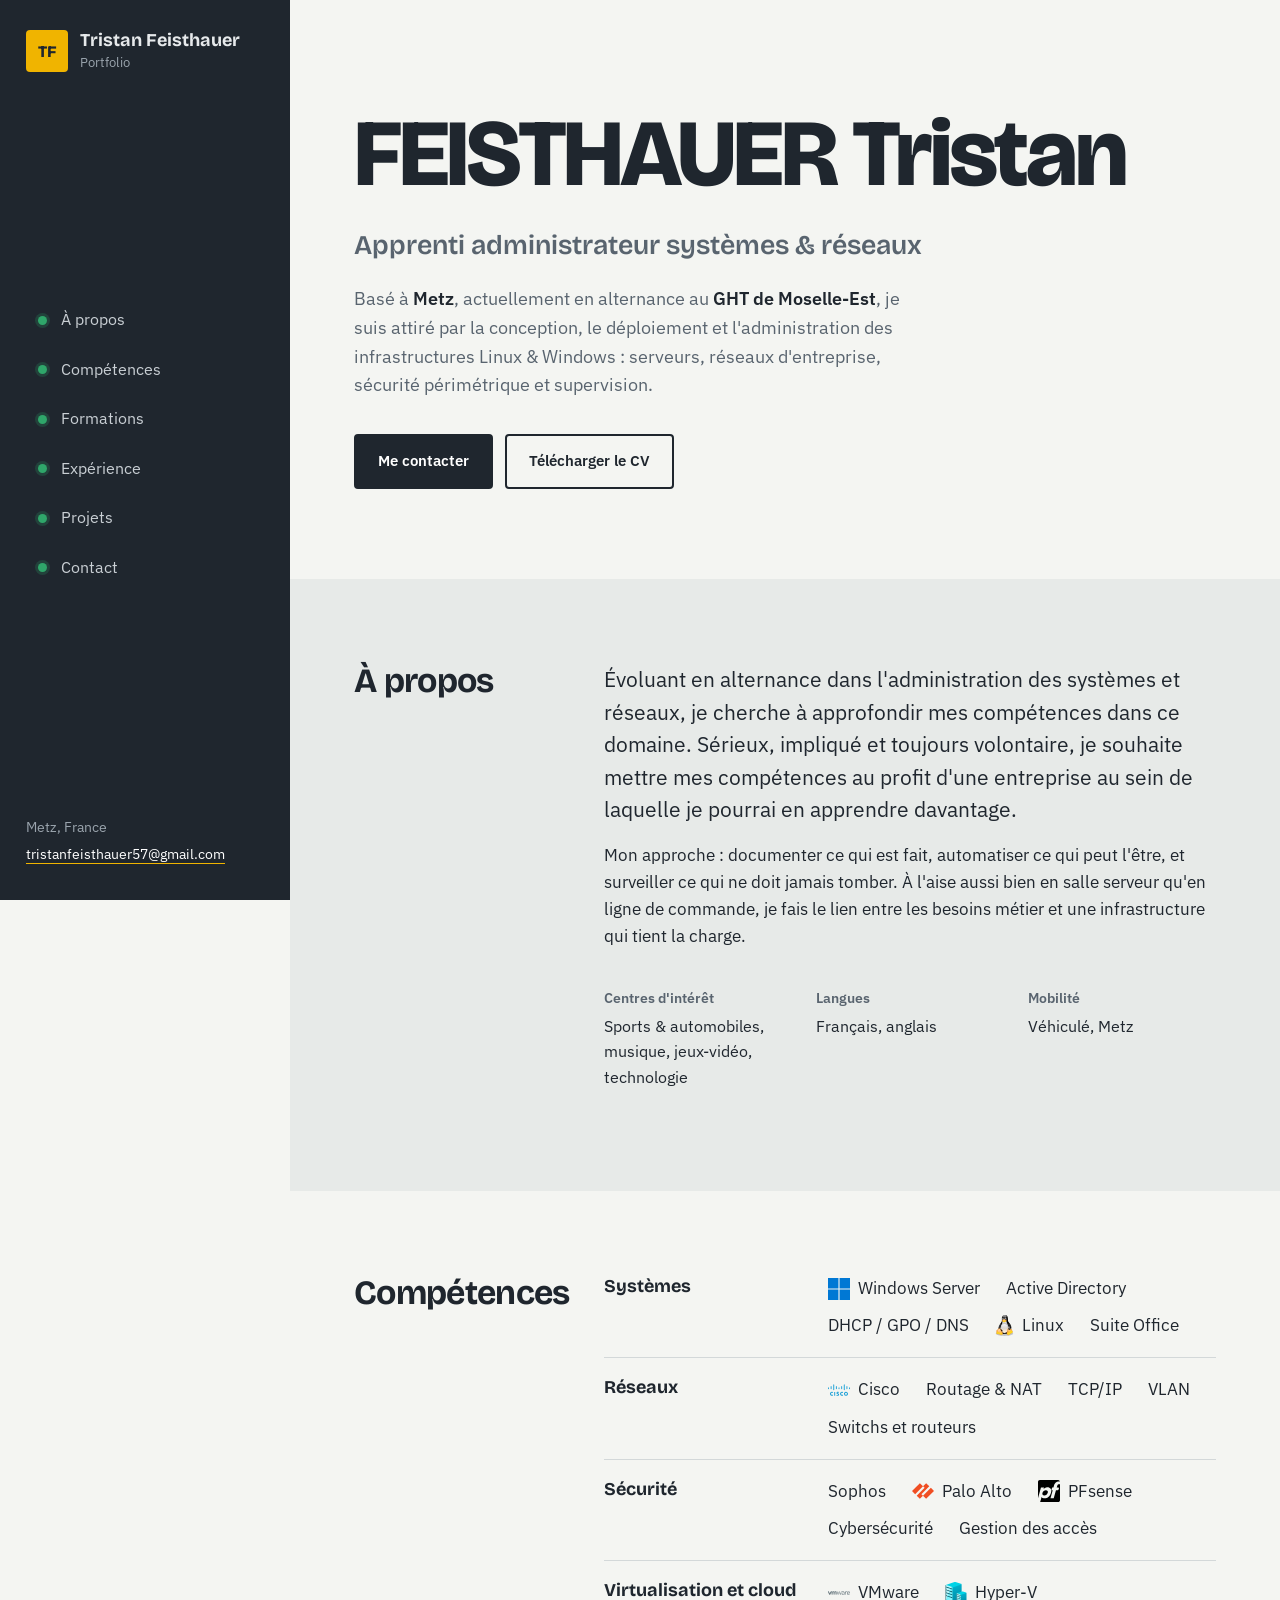
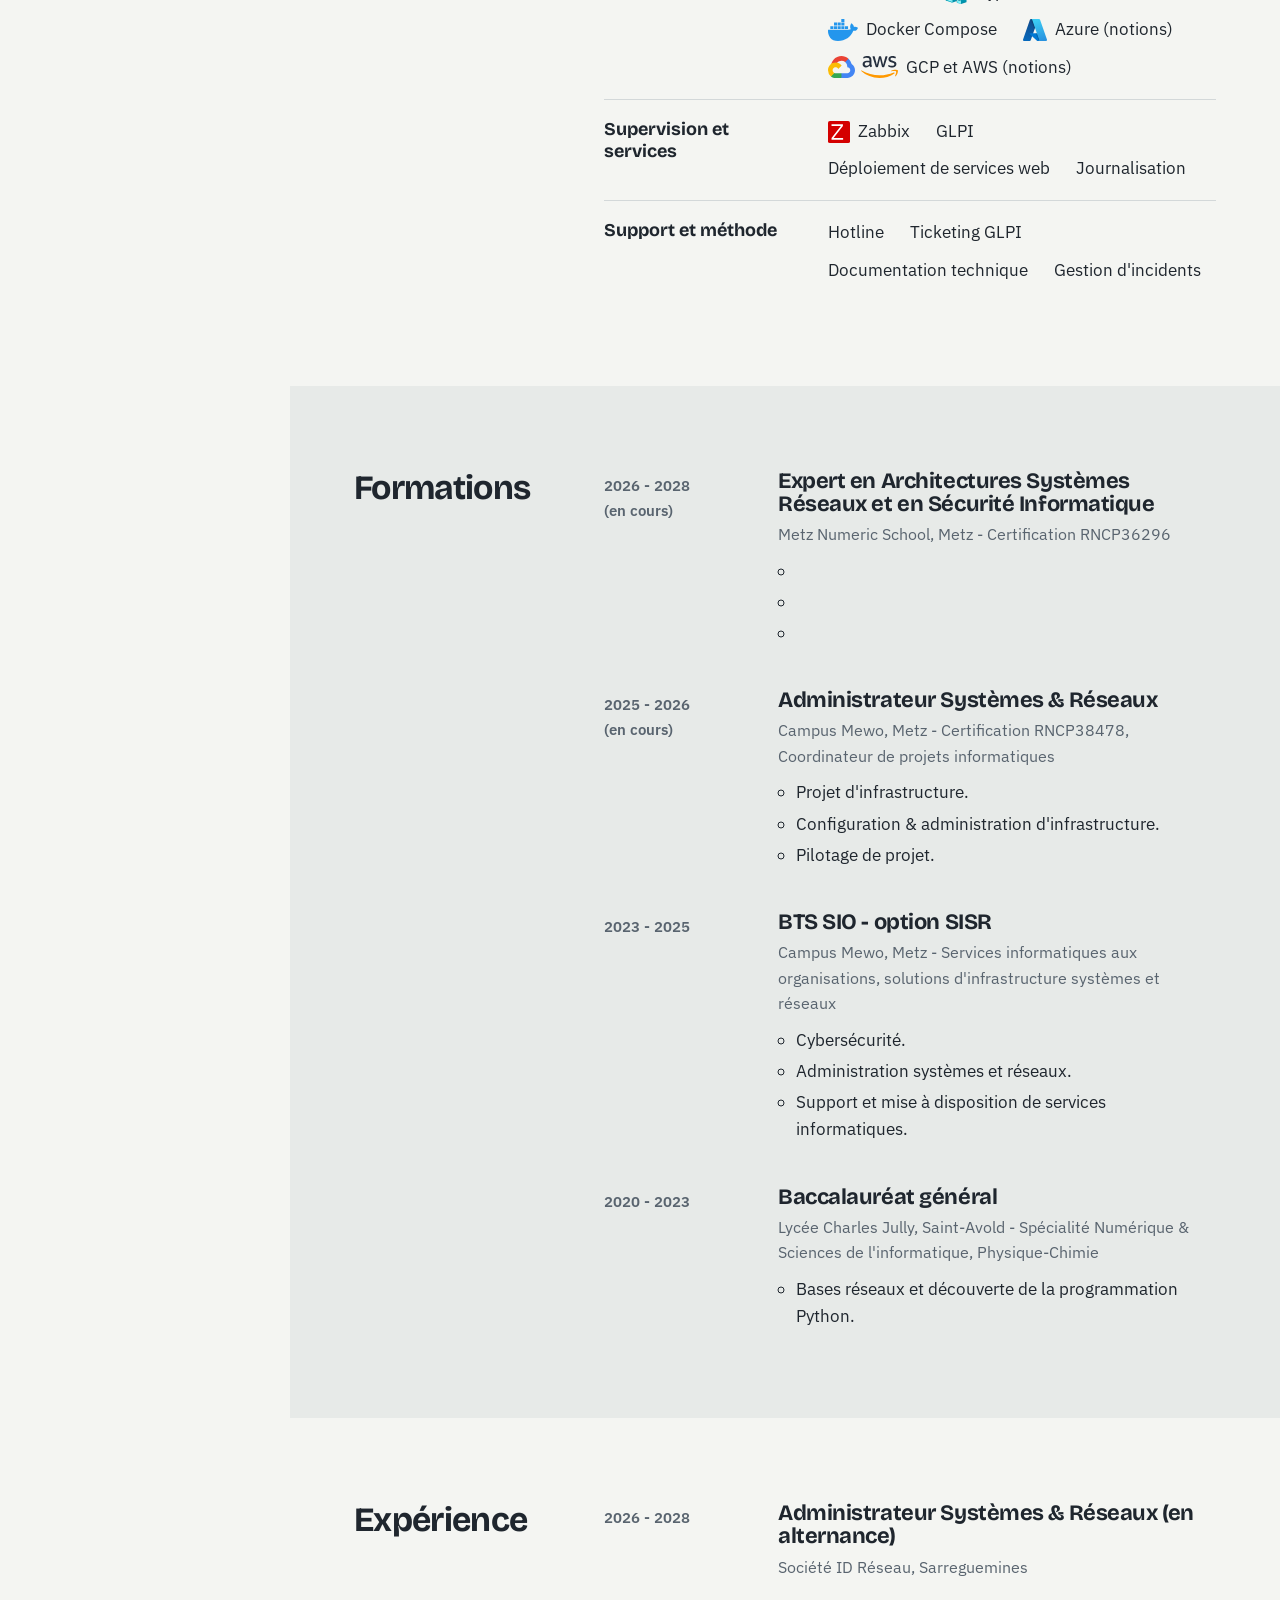
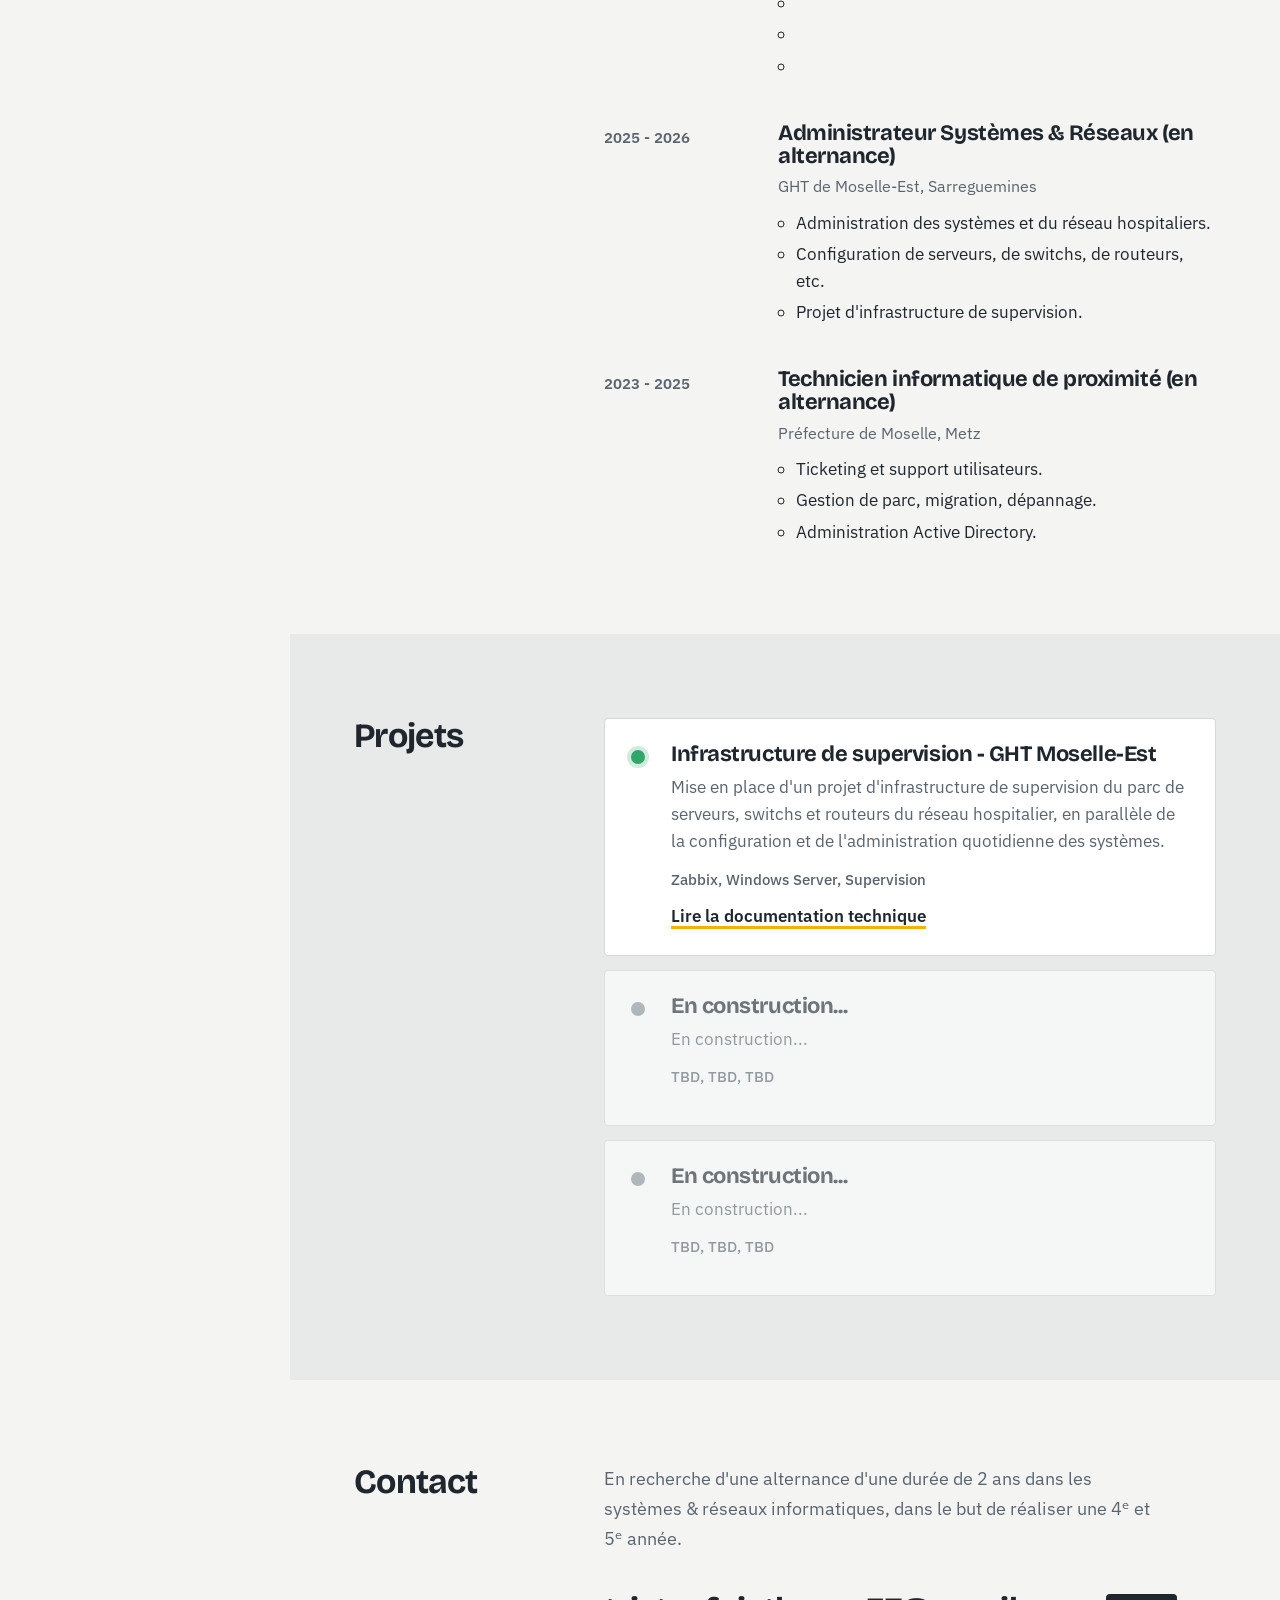
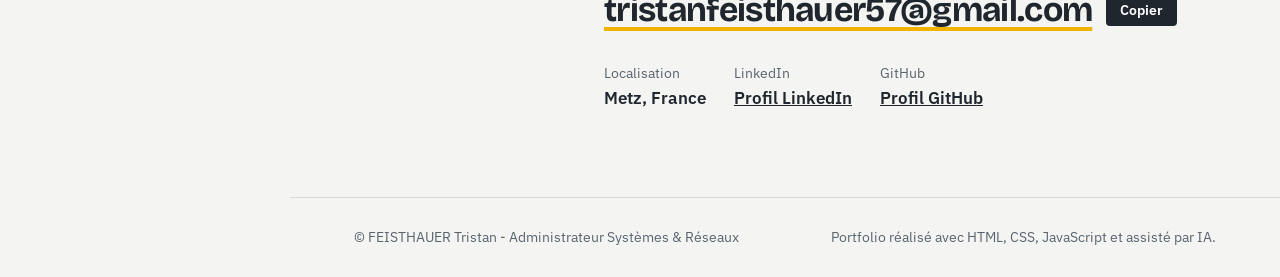
==== commit 71a62f3a: "Update" ====
--- a/index.html
+++ b/index.html
@@ -75,23 +75,23 @@
           <dl class="skills">
             <div>
               <dt>Systèmes</dt>
-              <dd><span>Windows Server</span><span>Active Directory</span><span>DHCP / GPO / DNS</span><span>Linux</span><span>Suite Office</span></dd>
+              <dd><span><img src="icons/windows.svg" alt="" loading="lazy">Windows Server</span><span>Active Directory</span><span>DHCP / GPO / DNS</span><span><img src="icons/linux.svg" alt="" loading="lazy">Linux</span><span>Suite Office</span></dd>
             </div>
             <div>
               <dt>Réseaux</dt>
-              <dd><span>Cisco</span><span>Routage &amp; NAT</span><span>TCP/IP</span><span>VLAN</span><span>Switchs et routeurs</span></dd>
+              <dd><span><img src="icons/cisco.svg" alt="" loading="lazy">Cisco</span><span>Routage &amp; NAT</span><span>TCP/IP</span><span>VLAN</span><span>Switchs et routeurs</span></dd>
             </div>
             <div>
               <dt>Sécurité</dt>
-              <dd><span>Sophos</span><span>Palo Alto</span><span>PFsense</span><span>Cybersécurité</span><span>Gestion des accès</span></dd>
+              <dd><span>Sophos</span><span><img src="icons/paloalto.svg" alt="" loading="lazy">Palo Alto</span><span><img src="icons/pfsense.svg" alt="" loading="lazy">PFsense</span><span>Cybersécurité</span><span>Gestion des accès</span></dd>
             </div>
             <div>
               <dt>Virtualisation et cloud</dt>
-              <dd><span>VMware</span><span>Hyper-V</span><span>Docker Compose</span><span>Azure (notions)</span><span>GCP et AWS (notions)</span></dd>
+              <dd><span><img src="icons/vmware.svg" alt="" loading="lazy">VMware</span><span><img src="icons/hyperv.svg" alt="" loading="lazy">Hyper-V</span><span><img src="icons/docker.svg" alt="" loading="lazy">Docker Compose</span><span><img src="icons/azure.svg" alt="" loading="lazy">Azure (notions)</span><span><img src="icons/gcp.svg" alt="" loading="lazy"><img src="icons/aws.svg" alt="" loading="lazy">GCP et AWS (notions)</span></dd>
             </div>
             <div>
               <dt>Supervision et services</dt>
-              <dd><span>Zabbix</span><span>GLPI</span><span>Déploiement de services web</span><span>Journalisation</span></dd>
+              <dd><span><img src="icons/zabbix.svg" alt="" loading="lazy">Zabbix</span><span>GLPI</span><span>Déploiement de services web</span><span>Journalisation</span></dd>
             </div>
             <div>
               <dt>Support et méthode</dt>
--- a/style.css
+++ b/style.css
@@ -128,8 +128,10 @@
 .skills > div:first-child { padding-top: 0; }
 .skills > div:last-child { border-bottom: 0; }
 .skills dt { font: 700 18px var(--display); }
-.skills dd { margin: 0; }
-.skills dd span:not(:last-child)::after { content: " / "; color: var(--off); }
+.skills dd { margin: 0; display: flex; flex-wrap: wrap; gap: 10px 26px; }
+.skills dd span { display: inline-flex; align-items: center; gap: 8px; }
+.skills dd img { height: 22px; width: auto; max-width: 40px; flex-shrink: 0; }
+.skills dd span img + img { margin-left: -2px; }
 
 /* Parcours : date à gauche, détail à droite */
 .entries { list-style: none; margin: 0; padding: 0; }
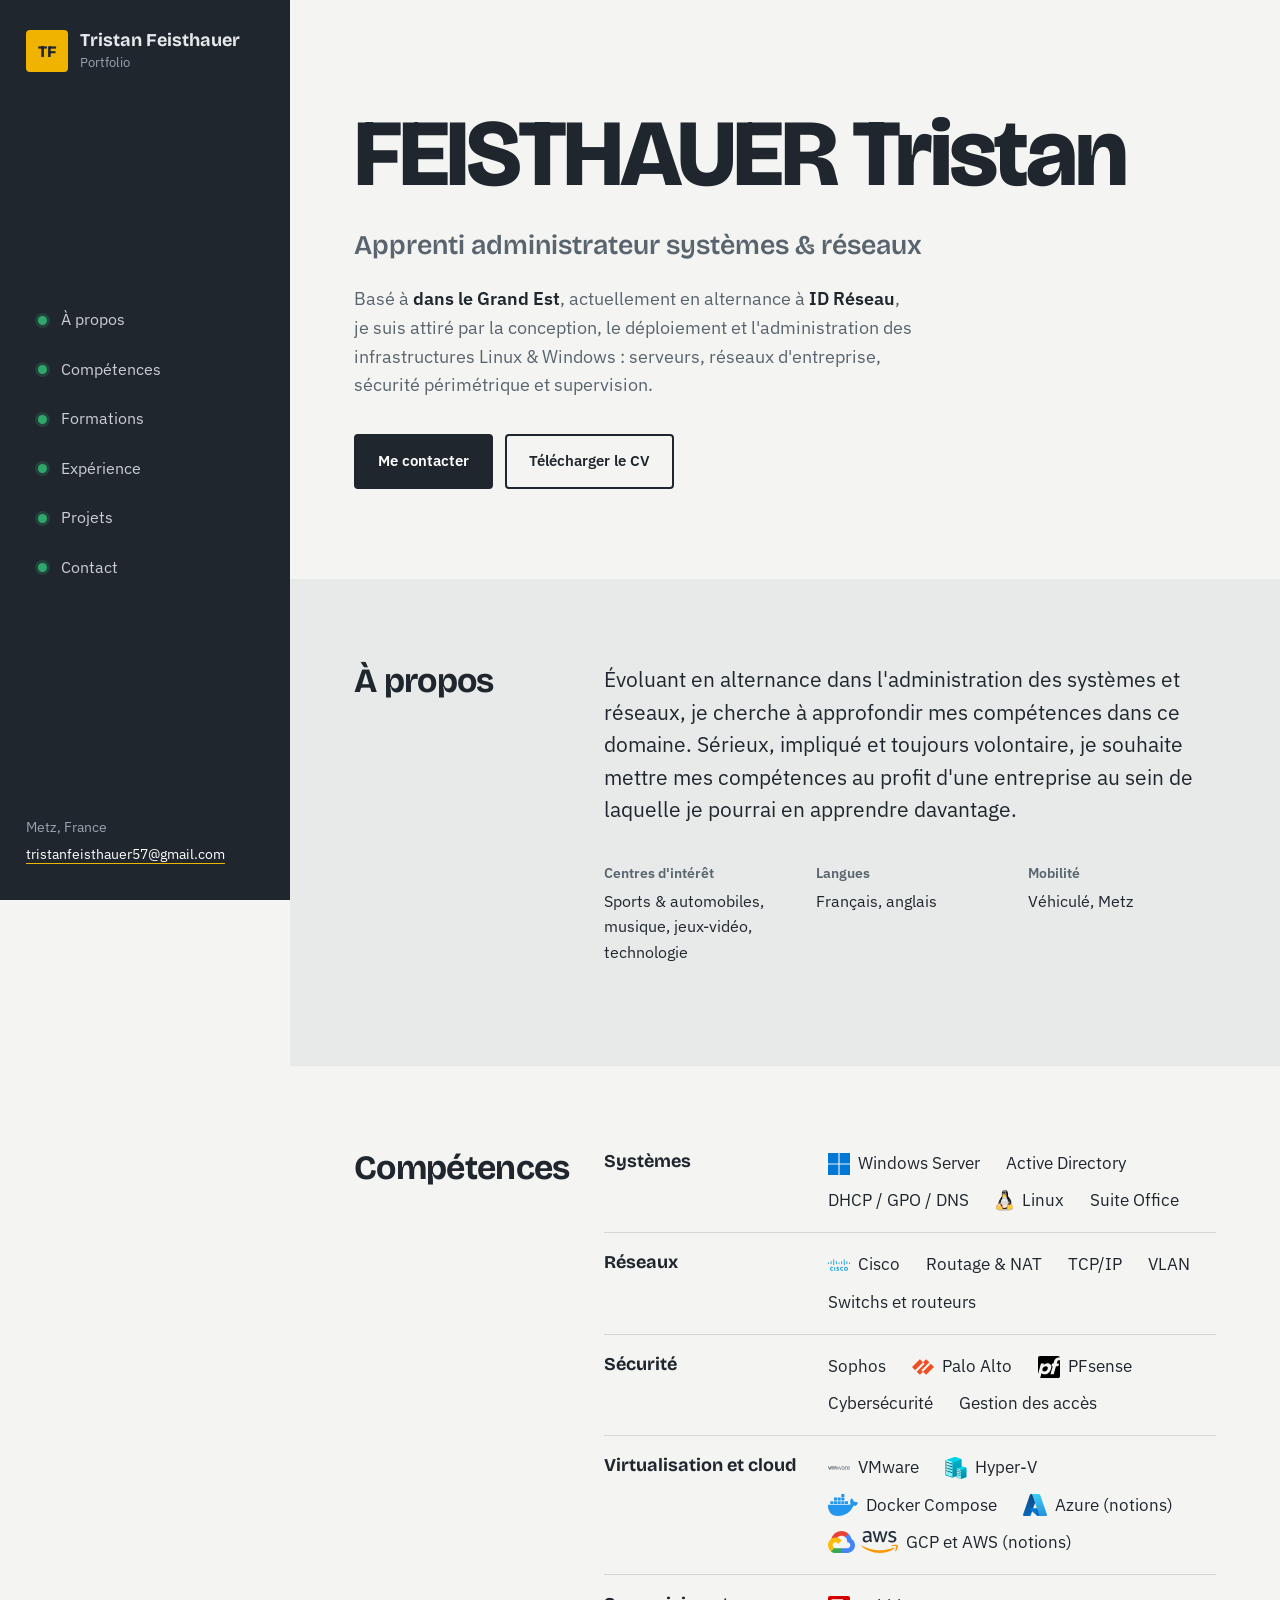
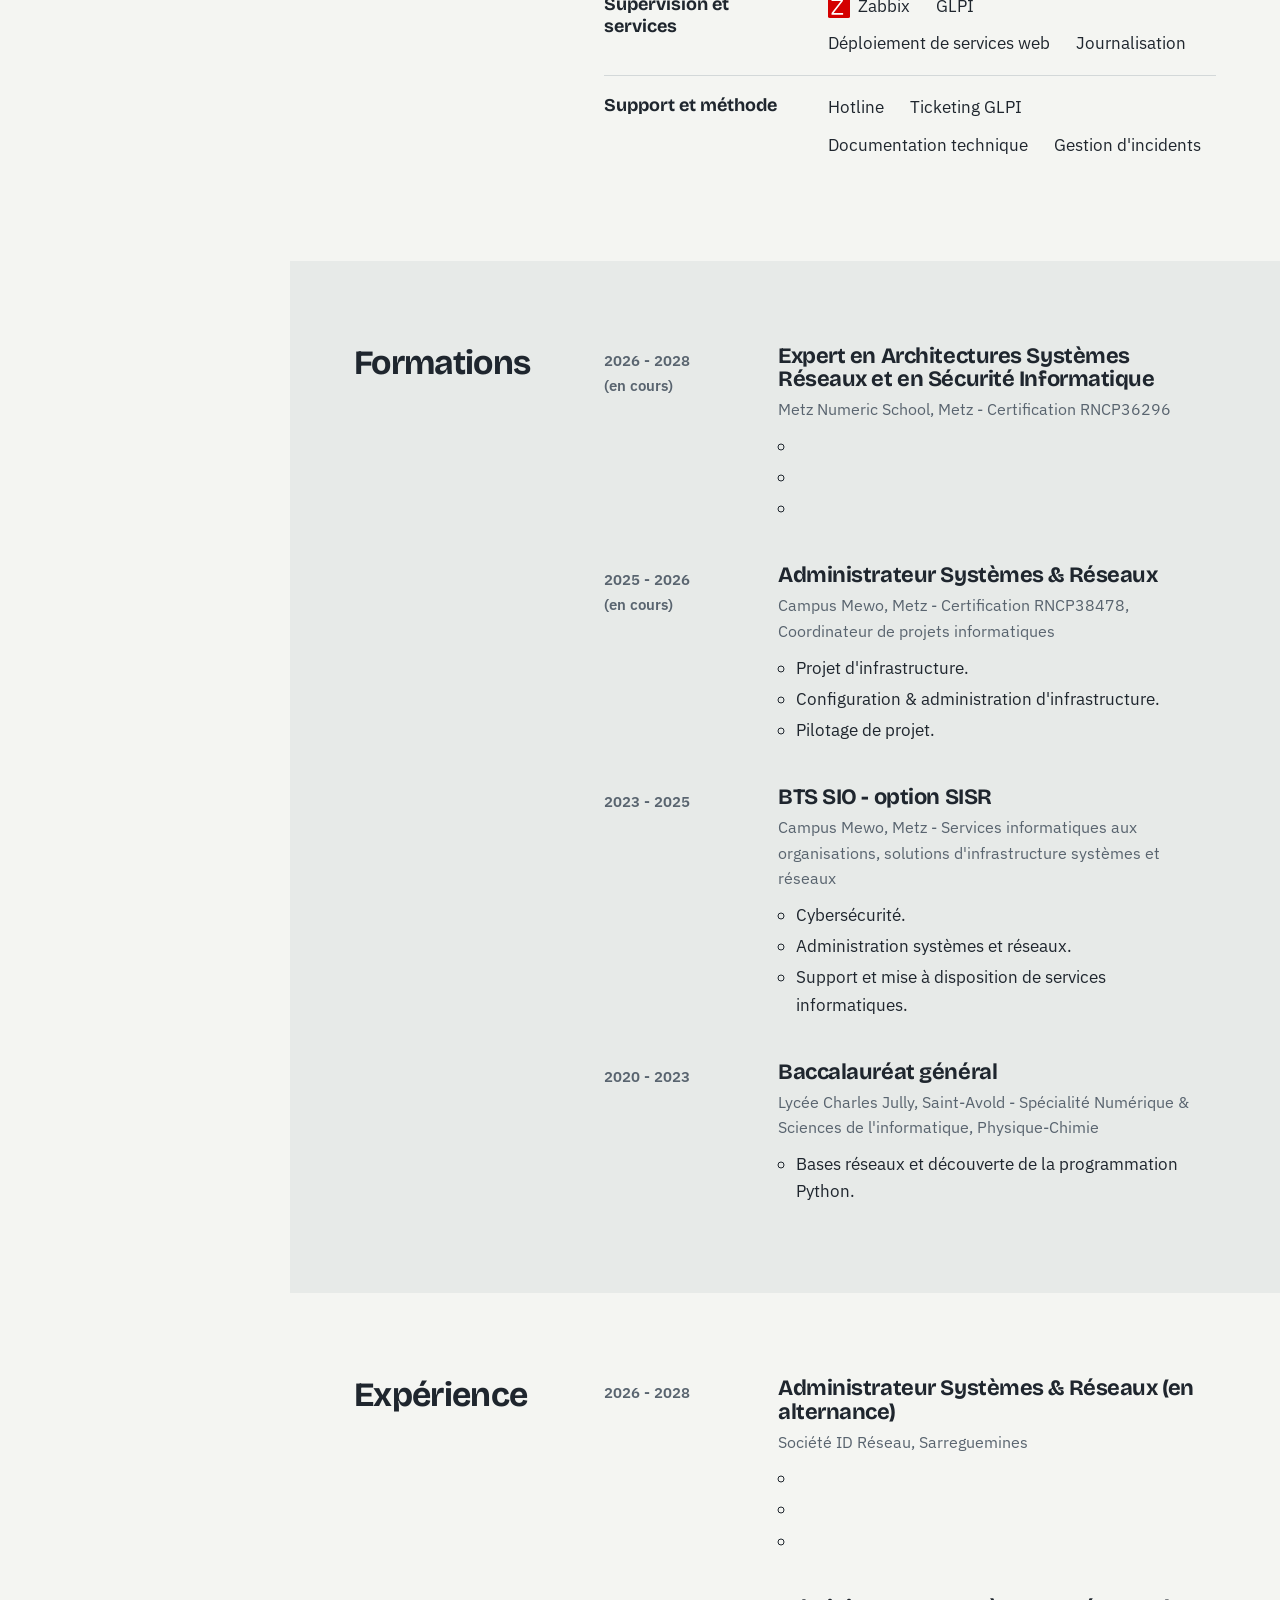
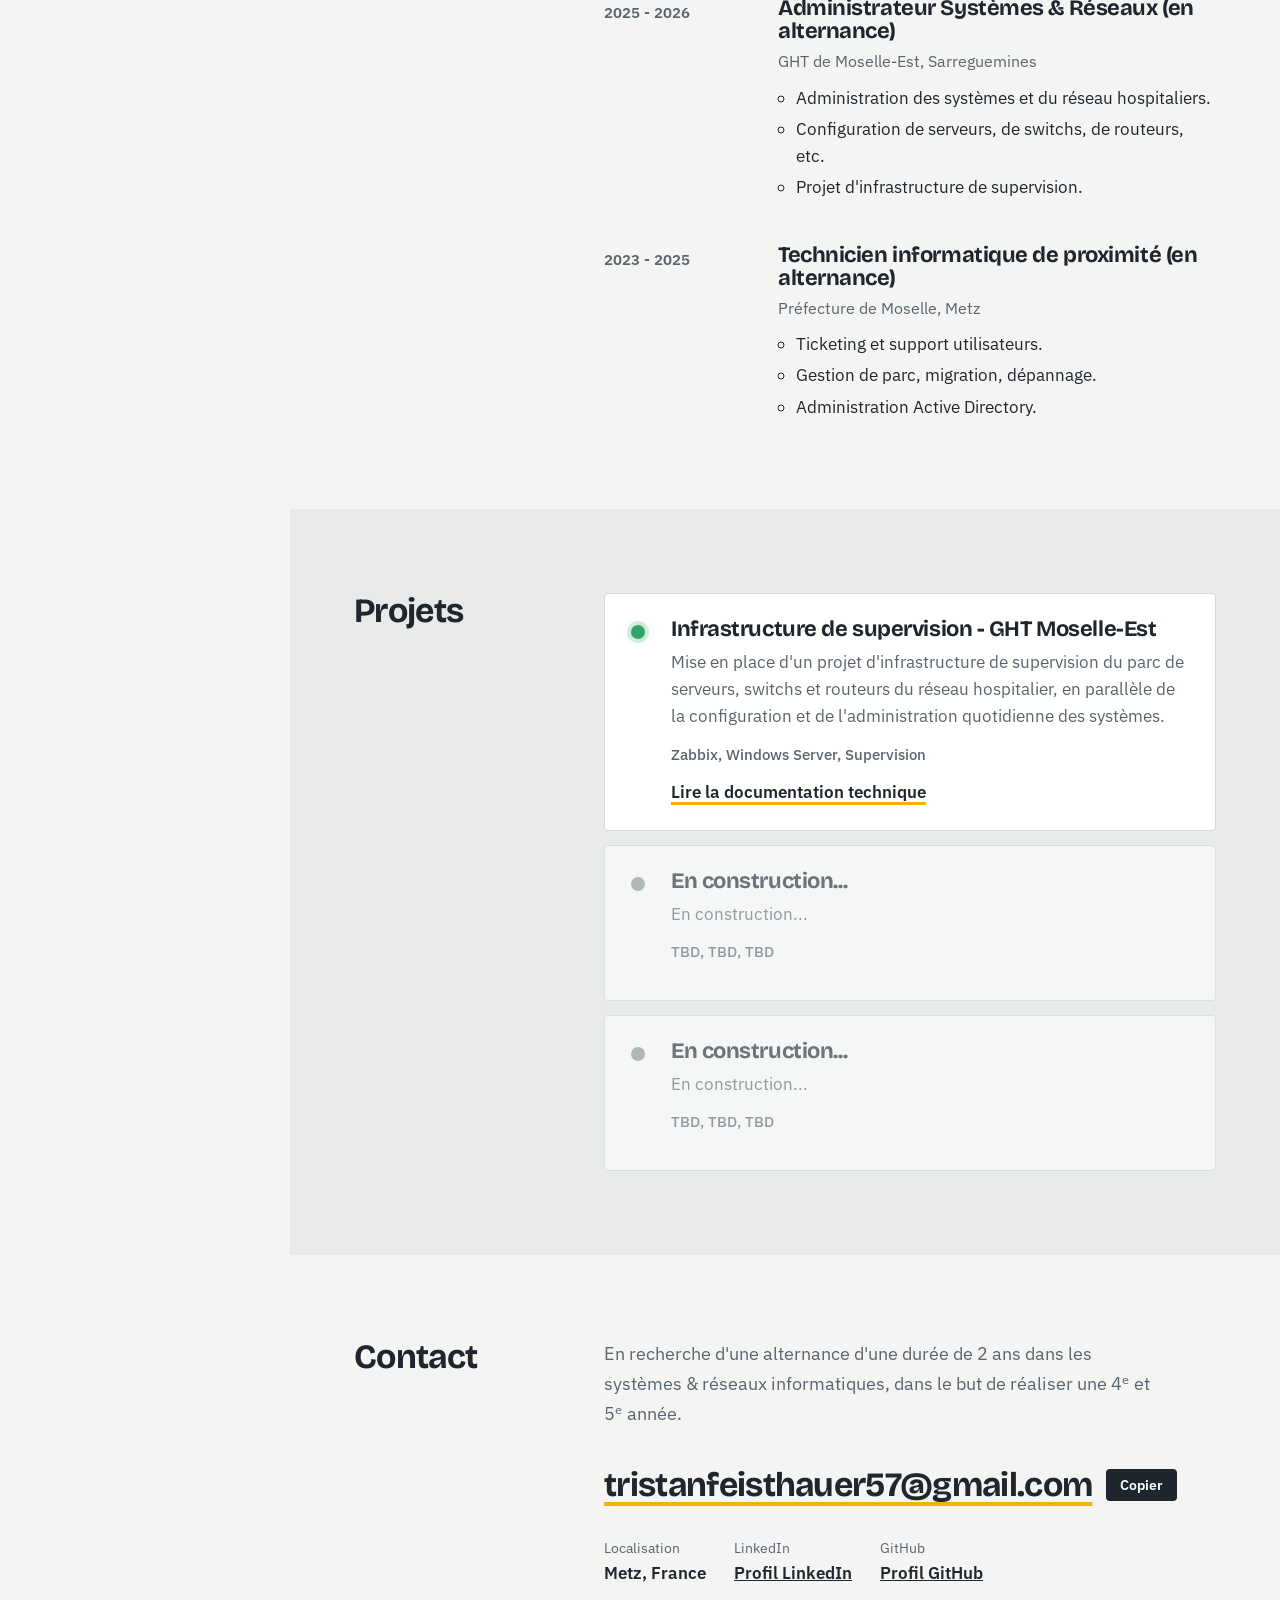
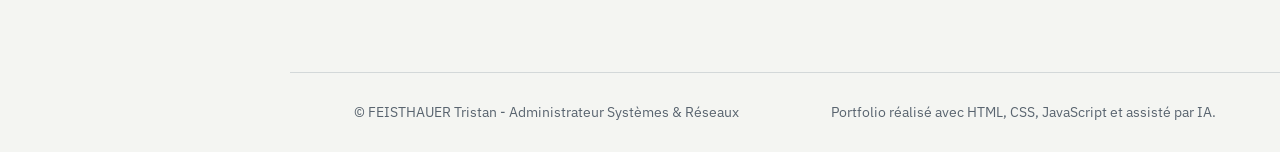
==== commit c2778d19: "Update" ====
--- a/index.html
+++ b/index.html
@@ -46,7 +46,7 @@
       <section class="hero">
         <h1>FEISTHAUER Tristan</h1>
         <p class="hero-role">Apprenti administrateur systèmes &amp; réseaux</p>
-        <p class="hero-sub">Basé à <strong>Metz</strong>, actuellement en alternance au <strong>GHT de Moselle-Est</strong>, je suis attiré par la conception, le déploiement et l'administration des infrastructures Linux &amp; Windows : serveurs, réseaux d'entreprise, sécurité périmétrique et supervision.</p>
+        <p class="hero-sub">Basé à <strong>dans le Grand Est</strong>, actuellement en alternance à <strong>ID Réseau</strong>, je suis attiré par la conception, le déploiement et l'administration des infrastructures Linux &amp; Windows : serveurs, réseaux d'entreprise, sécurité périmétrique et supervision.</p>
         <div class="hero-actions">
           <a href="#contact" class="btn btn-solid">Me contacter</a>
           <a href="cv.pdf" class="btn btn-line" download>Télécharger le CV</a>
@@ -58,7 +58,7 @@
         <h2>À propos</h2>
         <div class="sec-body">
           <p class="lead">Évoluant en alternance dans l'administration des systèmes et réseaux, je cherche à approfondir mes compétences dans ce domaine. Sérieux, impliqué et toujours volontaire, je souhaite mettre mes compétences au profit d'une entreprise au sein de laquelle je pourrai en apprendre davantage.</p>
-          <p>Mon approche : documenter ce qui est fait, automatiser ce qui peut l'être, et surveiller ce qui ne doit jamais tomber. À l'aise aussi bien en salle serveur qu'en ligne de commande, je fais le lien entre les besoins métier et une infrastructure qui tient la charge.</p>
+          <p></p>
 
           <dl class="facts">
             <div><dt>Centres d'intérêt</dt><dd>Sports &amp; automobiles, musique, jeux-vidéo, technologie</dd></div>
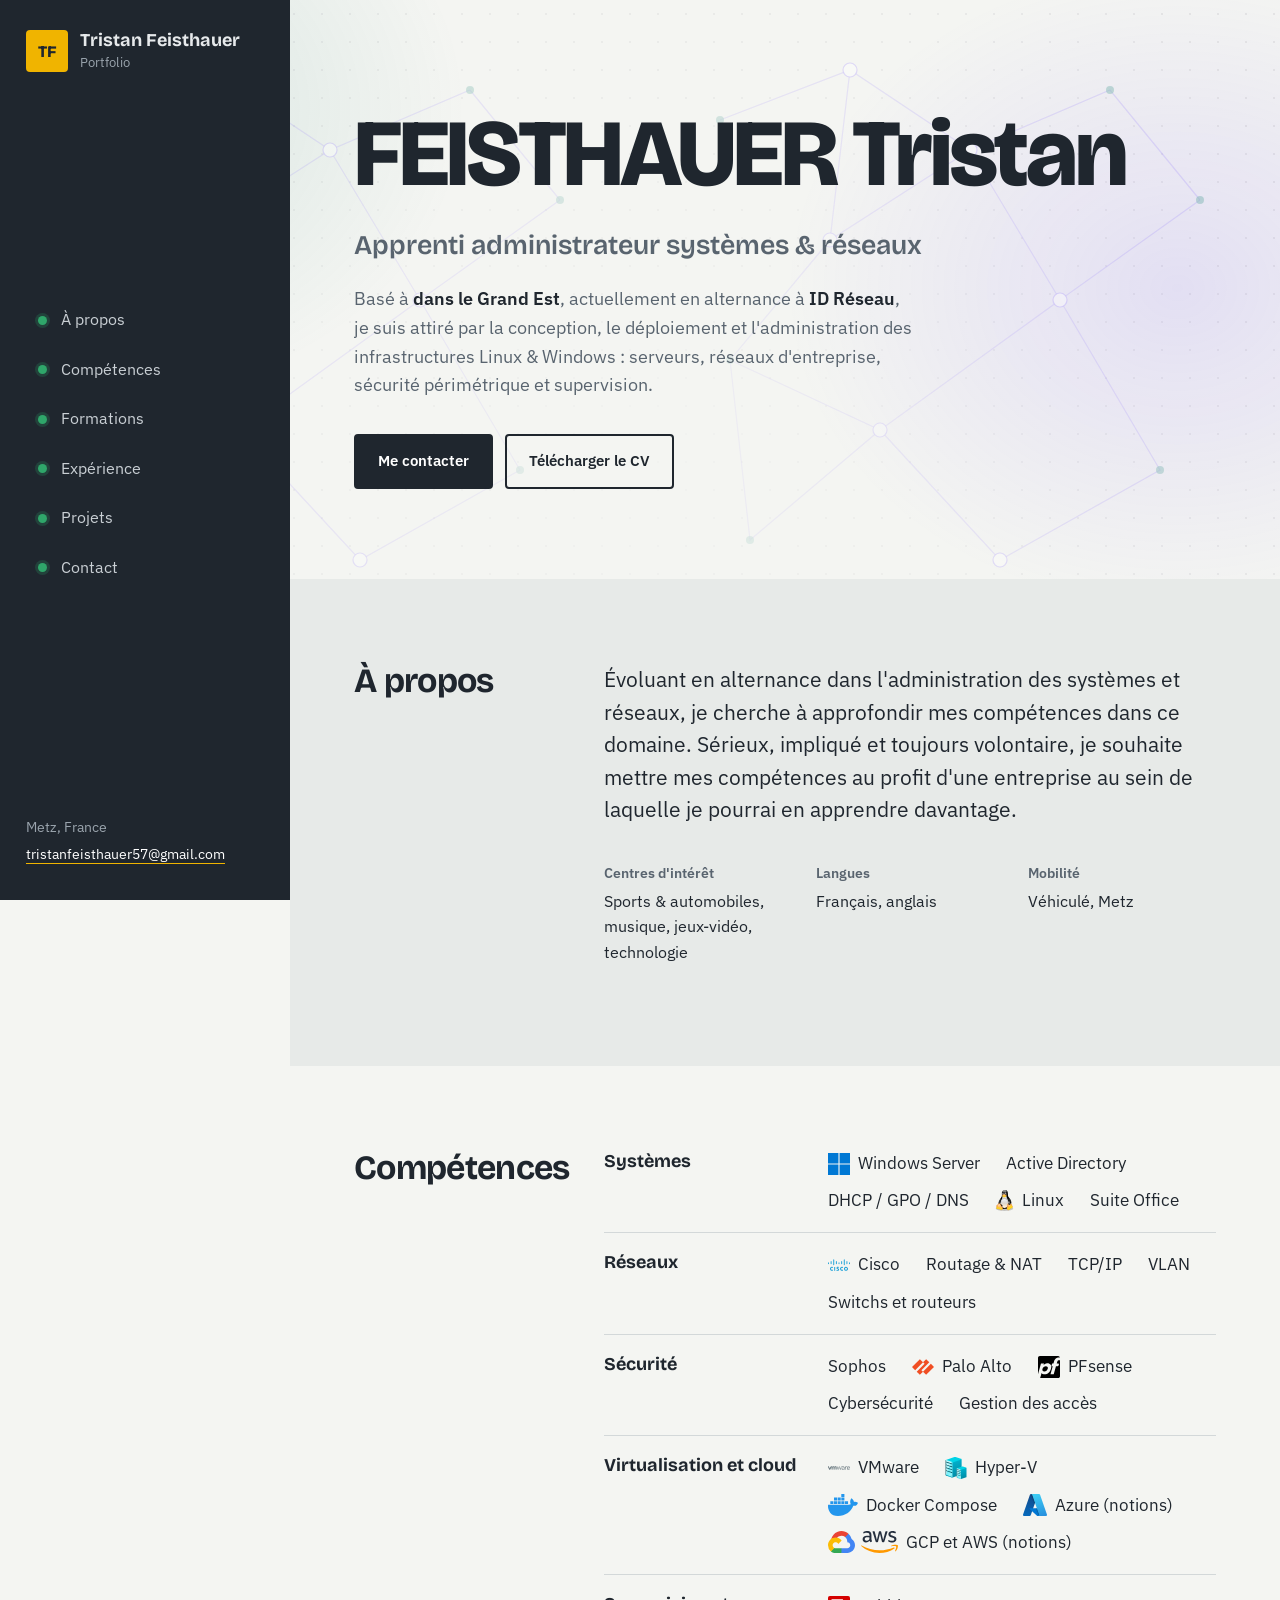
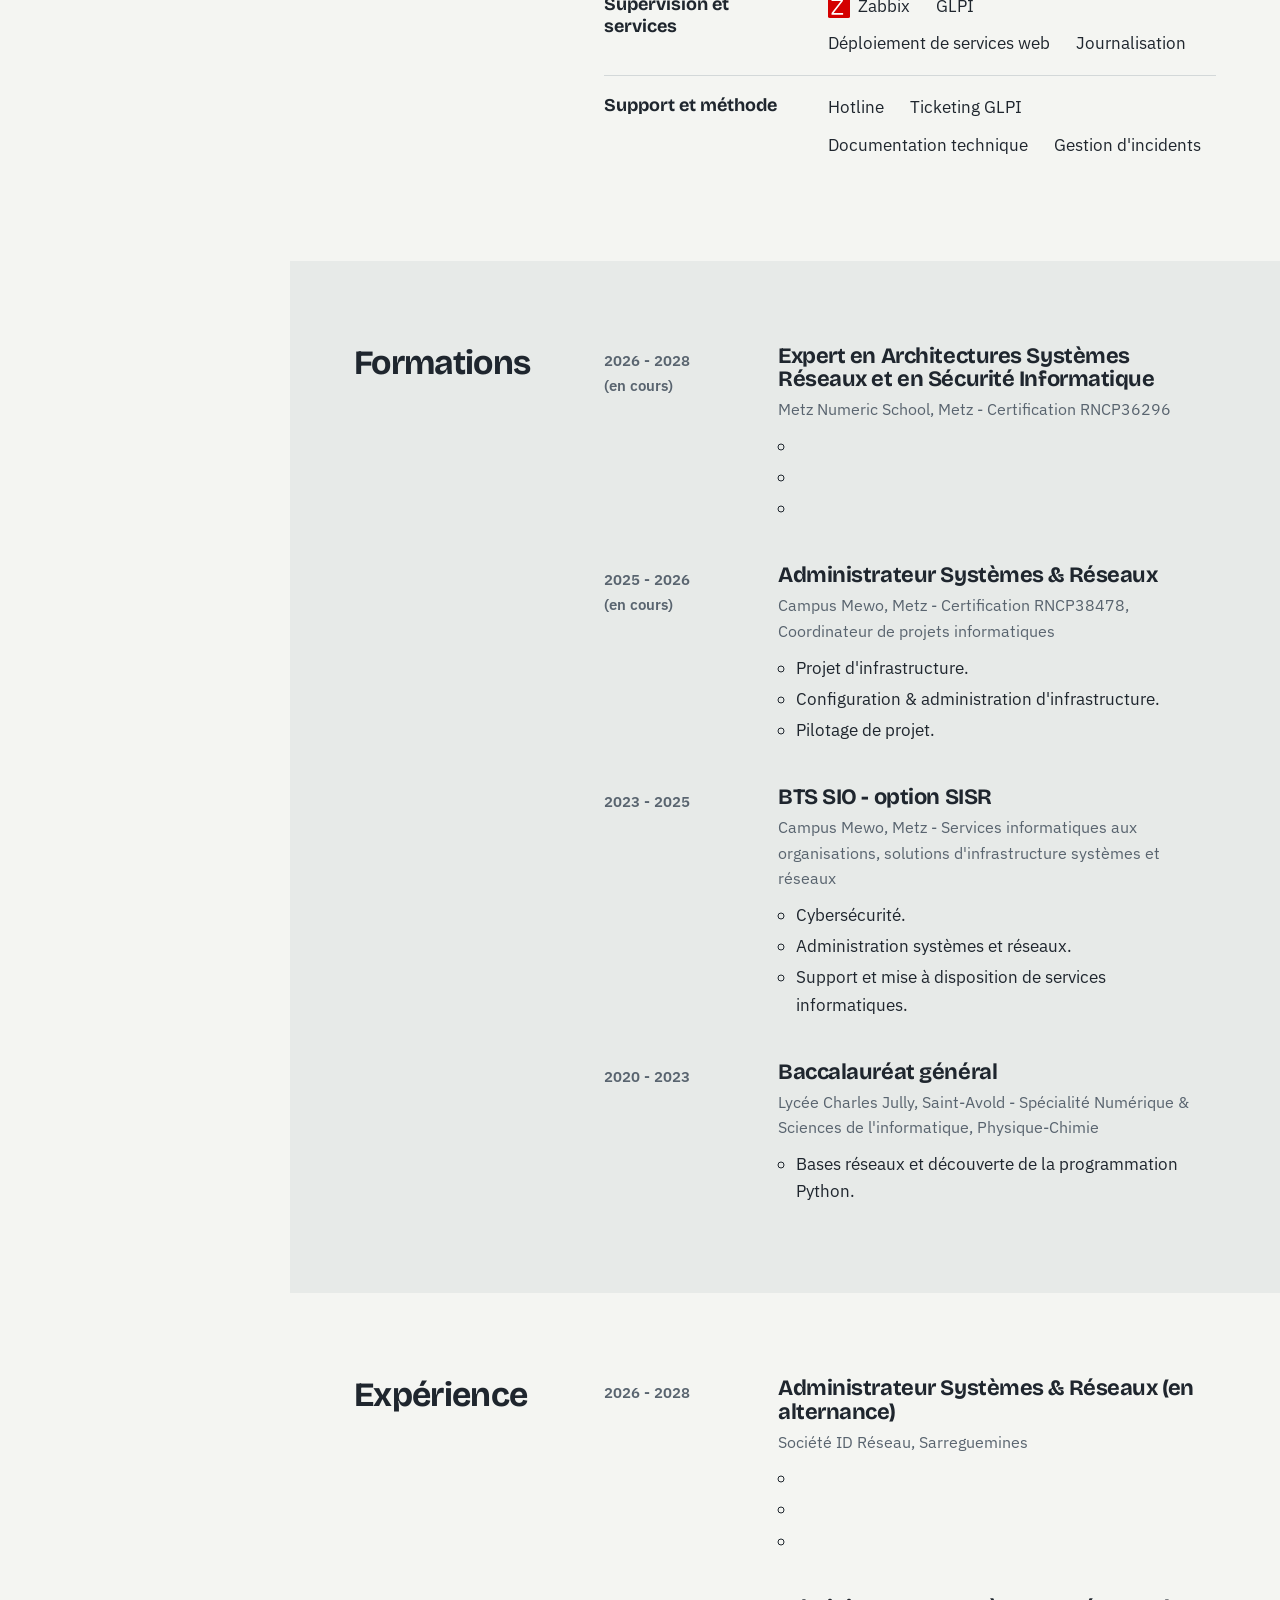
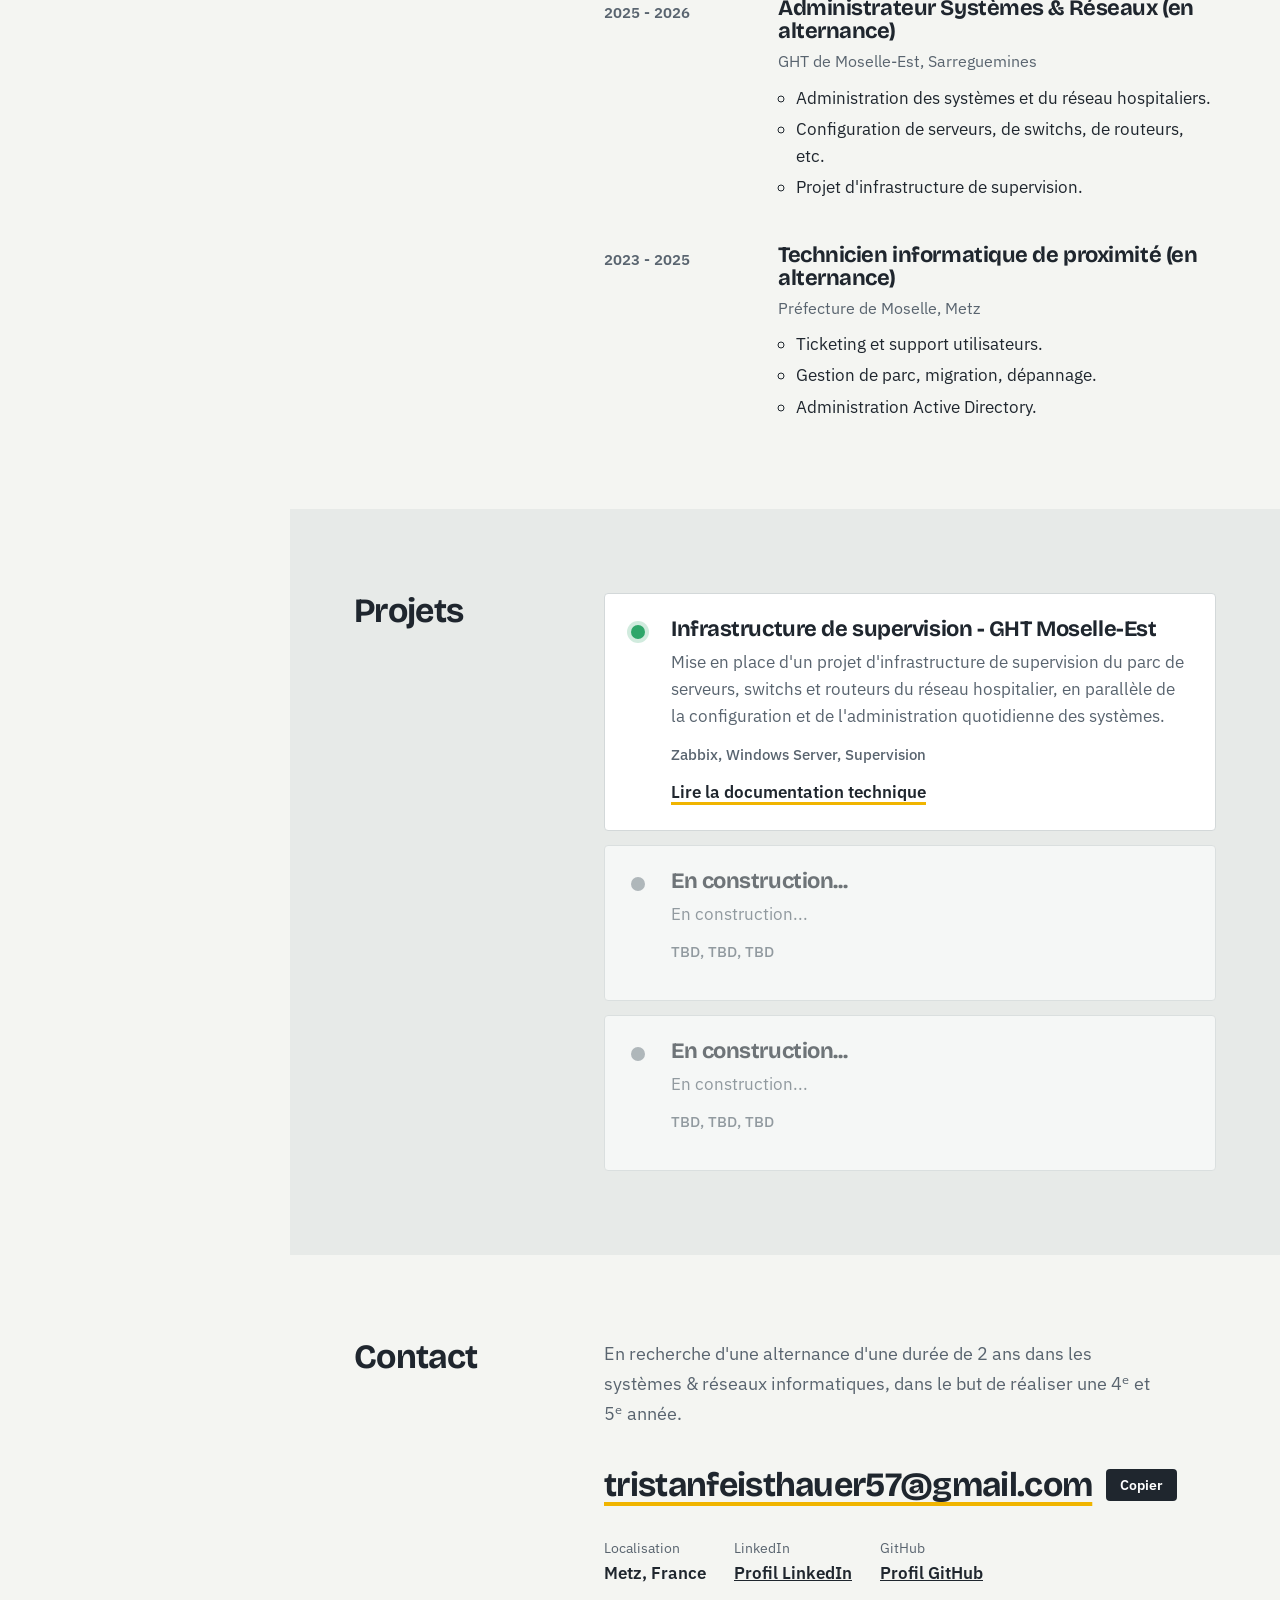
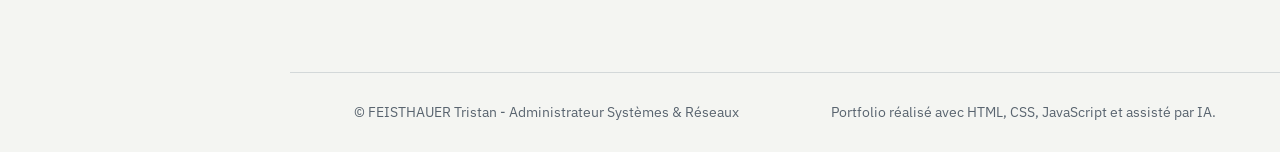
==== commit d303e445: "Update" ====
--- a/index.html
+++ b/index.html
@@ -9,6 +9,7 @@
 <link rel="preconnect" href="https://fonts.gstatic.com" crossorigin>
 <link href="https://fonts.googleapis.com/css2?family=Bricolage+Grotesque:opsz,wght@12..96,500;12..96,700;12..96,800&family=IBM+Plex+Sans:wght@400;500;600&display=swap" rel="stylesheet">
 <link rel="stylesheet" href="style.css">
+<link rel="stylesheet" href="background.css">
 </head>
 <body>
 <div class="shell">
--- a/background.css
+++ b/background.css
@@ -0,0 +1,55 @@
+/* ============================================
+   ARRIÈRE-PLAN · réseau discret
+   À charger APRÈS style.css
+   Réglage de l'intensité : --bg-fx-opacity (0 = invisible, 1 = fort)
+   ============================================ */
+:root {
+  --bg-fx-opacity: 0.55;
+}
+
+/* Calque 1 : lueurs douces turquoise / violet */
+body::before {
+  content: "";
+  position: fixed;
+  inset: 0;
+  z-index: -2;
+  pointer-events: none;
+  background:
+    radial-gradient(520px 420px at 8% 12%,  rgba(47, 143, 130, 0.14), transparent 70%),
+    radial-gradient(560px 460px at 92% 32%, rgba(124, 92, 255, 0.14), transparent 70%),
+    radial-gradient(620px 520px at 45% 105%, rgba(124, 92, 255, 0.09), transparent 70%);
+}
+
+/* Calque 2 : grille de points + schéma réseau en filigrane.
+   Le masque atténue le motif au centre pour garder le texte bien lisible. */
+body::after {
+  content: "";
+  position: fixed;
+  inset: 0;
+  z-index: -1;
+  pointer-events: none;
+  opacity: var(--bg-fx-opacity);
+  background-image:
+    url("data:image/svg+xml,%3Csvg xmlns='http://www.w3.org/2000/svg' width='640' height='640' viewBox='0 0 640 640' fill='none'%3E%3Cg stroke='%237c5cff' stroke-opacity='.35' stroke-width='1.2'%3E%3Cpath d='M80 120 L210 70 L330 150 L470 90 L560 200'/%3E%3Cpath d='M210 70 L190 240 L330 150'/%3E%3Cpath d='M190 240 L90 360 L240 430'/%3E%3Cpath d='M330 150 L420 300 L560 200'/%3E%3Cpath d='M420 300 L240 430 L360 560 L520 470 L420 300'/%3E%3Cpath d='M90 360 L110 540 L240 430'/%3E%3C/g%3E%3Cg fill='%232f8f82' fill-opacity='.55'%3E%3Ccircle cx='80' cy='120' r='4'/%3E%3Ccircle cx='470' cy='90' r='4'/%3E%3Ccircle cx='560' cy='200' r='4'/%3E%3Ccircle cx='90' cy='360' r='4'/%3E%3Ccircle cx='110' cy='540' r='4'/%3E%3Ccircle cx='520' cy='470' r='4'/%3E%3C/g%3E%3Cg fill='%23ffffff' stroke='%237c5cff' stroke-opacity='.5' stroke-width='1.2'%3E%3Ccircle cx='210' cy='70' r='7'/%3E%3Ccircle cx='330' cy='150' r='7'/%3E%3Ccircle cx='190' cy='240' r='7'/%3E%3Ccircle cx='420' cy='300' r='7'/%3E%3Ccircle cx='240' cy='430' r='7'/%3E%3Ccircle cx='360' cy='560' r='7'/%3E%3C/g%3E%3C/svg%3E"),
+    radial-gradient(rgba(34, 29, 56, 0.12) 1px, transparent 1.6px);
+  background-size: 640px 640px, 28px 28px;
+  -webkit-mask-image: radial-gradient(ellipse 55% 75% at 50% 50%, rgba(0, 0, 0, 0.18), #000 100%);
+          mask-image: radial-gradient(ellipse 55% 75% at 50% 50%, rgba(0, 0, 0, 0.18), #000 100%);
+}
+
+/* Les sections « alt » étaient blanches opaques : on les rend
+   légèrement translucides pour laisser deviner le fond. */
+.section-alt {
+  background: rgba(255, 255, 255, 0.82);
+  backdrop-filter: blur(2px);
+}
+
+/* Mobile : on allège encore */
+@media (max-width: 720px) {
+  :root { --bg-fx-opacity: 0.35; }
+}
+
+/* Impression : pas de fond */
+@media print {
+  body::before, body::after { display: none; }
+}
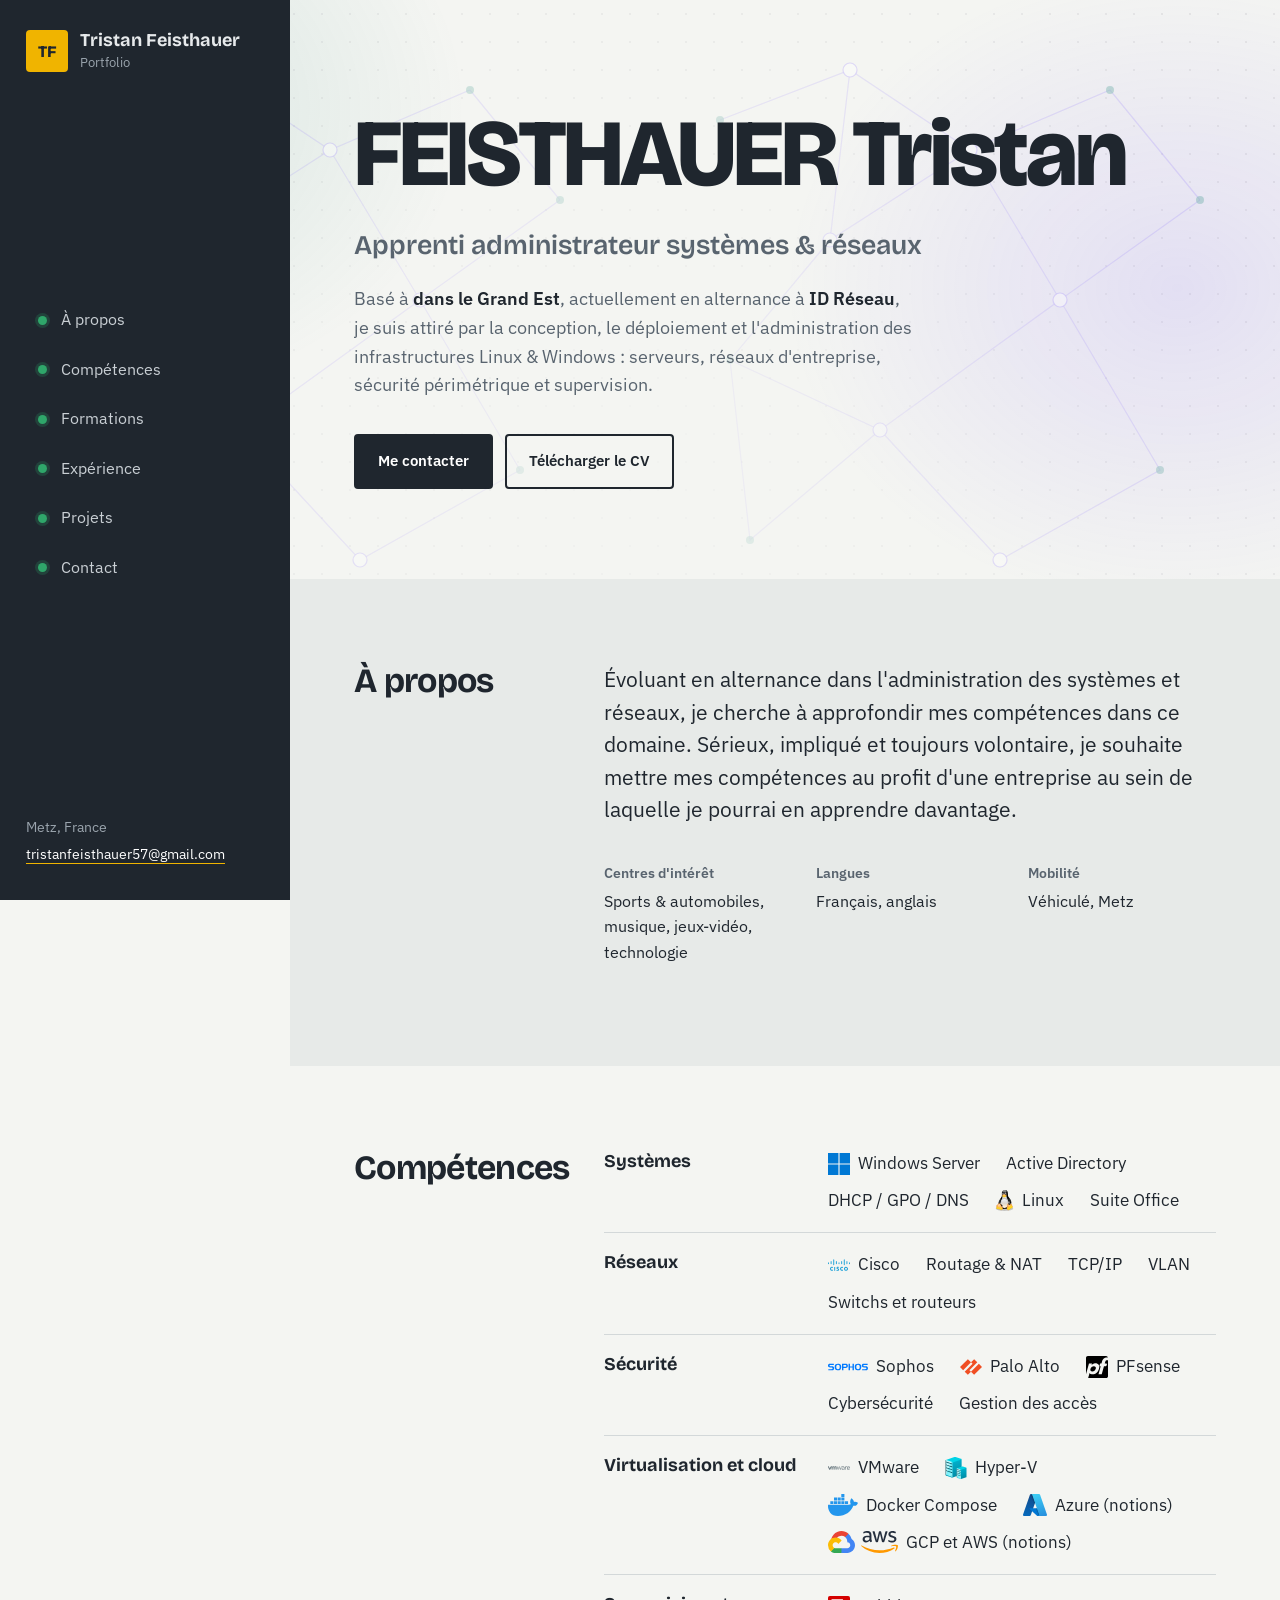
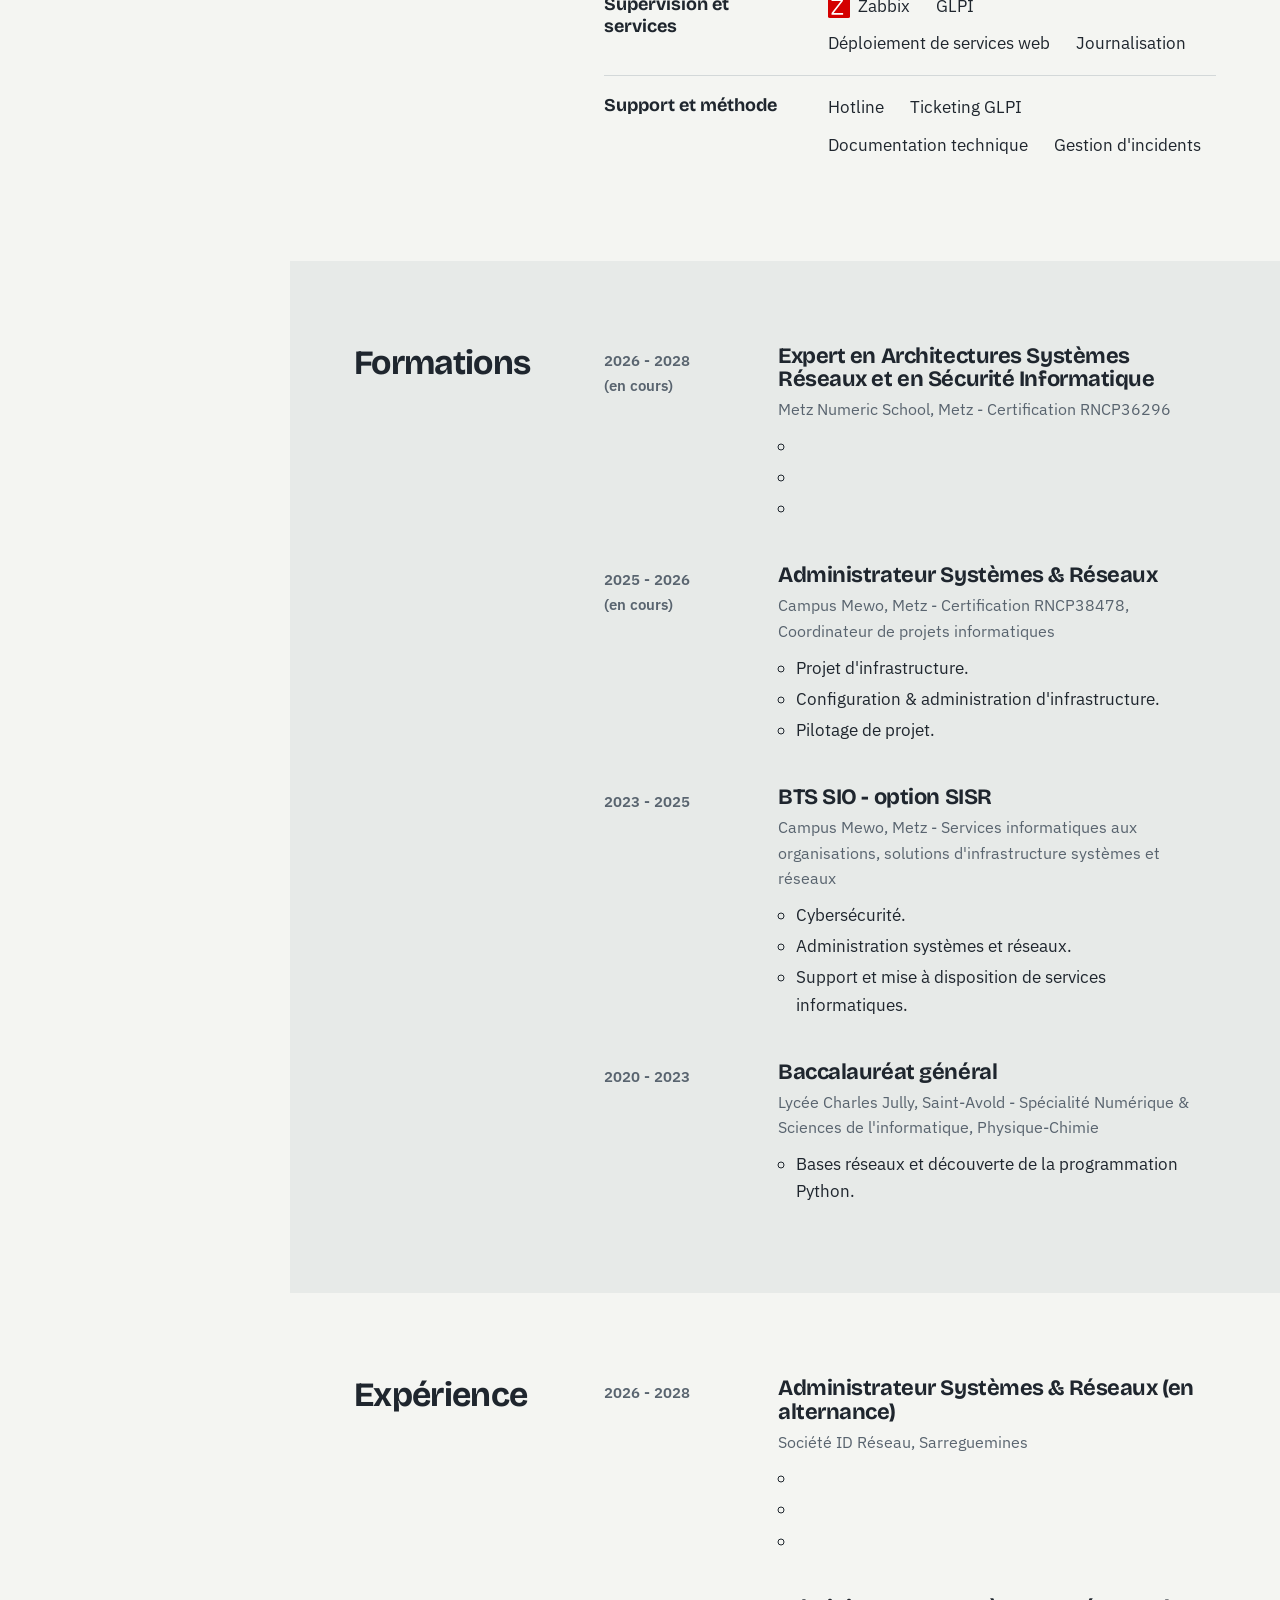
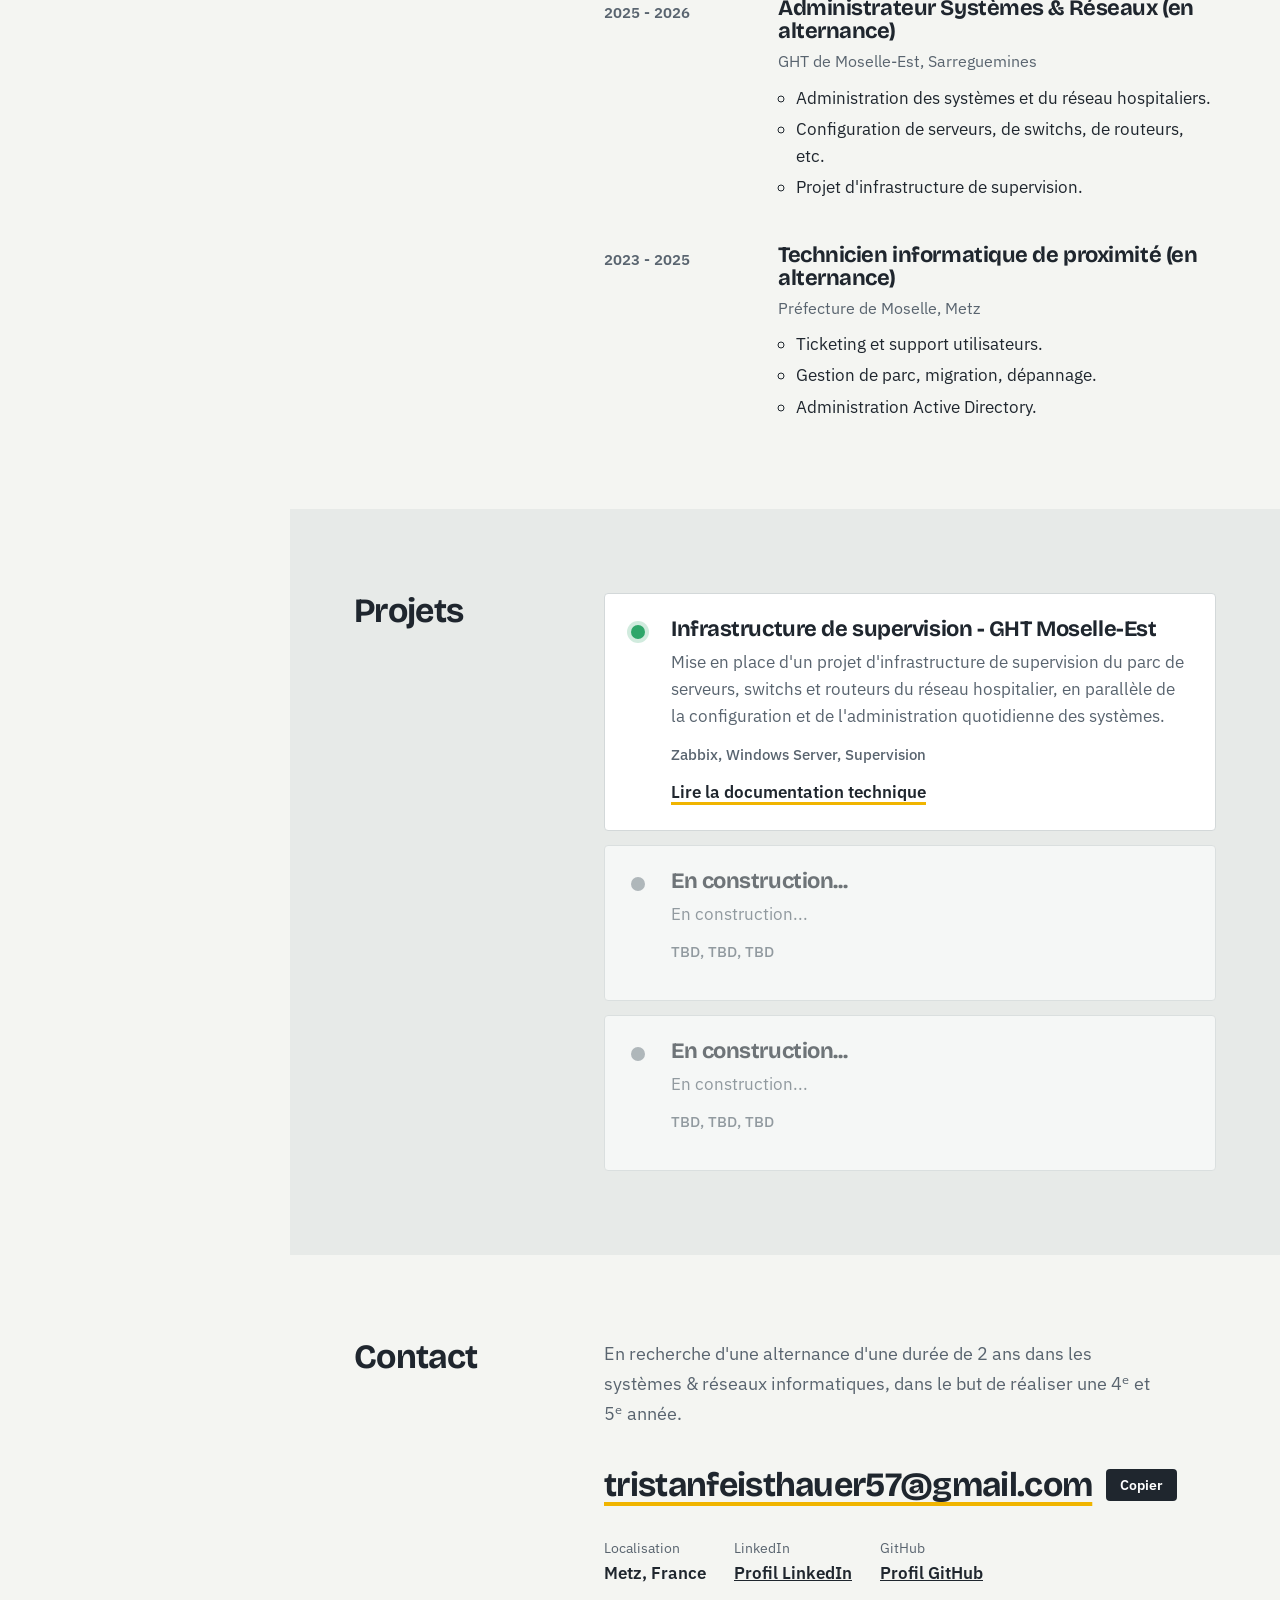
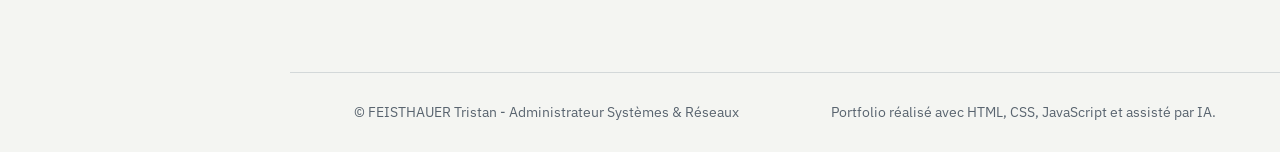
==== commit f5188fed: "Update" ====
--- a/index.html
+++ b/index.html
@@ -84,7 +84,7 @@
             </div>
             <div>
               <dt>Sécurité</dt>
-              <dd><span>Sophos</span><span><img src="icons/paloalto.svg" alt="" loading="lazy">Palo Alto</span><span><img src="icons/pfsense.svg" alt="" loading="lazy">PFsense</span><span>Cybersécurité</span><span>Gestion des accès</span></dd>
+              <dd><span><img src="icons/sophos.svg" alt="" loading="lazy">Sophos</span><span><img src="icons/paloalto.svg" alt="" loading="lazy">Palo Alto</span><span><img src="icons/pfsense.svg" alt="" loading="lazy">PFsense</span><span>Cybersécurité</span><span>Gestion des accès</span></dd>
             </div>
             <div>
               <dt>Virtualisation et cloud</dt>
--- a/style.css
+++ b/style.css
@@ -232,3 +232,59 @@
 @media (max-width: 720px) {
   .topbar-title { display: none; }
 }
+
+/* ============================================
+   ARRIÈRE-PLAN · réseau discret
+   À charger APRÈS style.css
+   Réglage de l'intensité : --bg-fx-opacity (0 = invisible, 1 = fort)
+   ============================================ */
+:root {
+  --bg-fx-opacity: 0.55;
+}
+
+/* Calque 1 : lueurs douces turquoise / violet */
+body::before {
+  content: "";
+  position: fixed;
+  inset: 0;
+  z-index: -2;
+  pointer-events: none;
+  background:
+    radial-gradient(520px 420px at 8% 12%,  rgba(47, 143, 130, 0.14), transparent 70%),
+    radial-gradient(560px 460px at 92% 32%, rgba(124, 92, 255, 0.14), transparent 70%),
+    radial-gradient(620px 520px at 45% 105%, rgba(124, 92, 255, 0.09), transparent 70%);
+}
+
+/* Calque 2 : grille de points + schéma réseau en filigrane.
+   Le masque atténue le motif au centre pour garder le texte bien lisible. */
+body::after {
+  content: "";
+  position: fixed;
+  inset: 0;
+  z-index: -1;
+  pointer-events: none;
+  opacity: var(--bg-fx-opacity);
+  background-image:
+    url("data:image/svg+xml,%3Csvg xmlns='http://www.w3.org/2000/svg' width='640' height='640' viewBox='0 0 640 640' fill='none'%3E%3Cg stroke='%237c5cff' stroke-opacity='.35' stroke-width='1.2'%3E%3Cpath d='M80 120 L210 70 L330 150 L470 90 L560 200'/%3E%3Cpath d='M210 70 L190 240 L330 150'/%3E%3Cpath d='M190 240 L90 360 L240 430'/%3E%3Cpath d='M330 150 L420 300 L560 200'/%3E%3Cpath d='M420 300 L240 430 L360 560 L520 470 L420 300'/%3E%3Cpath d='M90 360 L110 540 L240 430'/%3E%3C/g%3E%3Cg fill='%232f8f82' fill-opacity='.55'%3E%3Ccircle cx='80' cy='120' r='4'/%3E%3Ccircle cx='470' cy='90' r='4'/%3E%3Ccircle cx='560' cy='200' r='4'/%3E%3Ccircle cx='90' cy='360' r='4'/%3E%3Ccircle cx='110' cy='540' r='4'/%3E%3Ccircle cx='520' cy='470' r='4'/%3E%3C/g%3E%3Cg fill='%23ffffff' stroke='%237c5cff' stroke-opacity='.5' stroke-width='1.2'%3E%3Ccircle cx='210' cy='70' r='7'/%3E%3Ccircle cx='330' cy='150' r='7'/%3E%3Ccircle cx='190' cy='240' r='7'/%3E%3Ccircle cx='420' cy='300' r='7'/%3E%3Ccircle cx='240' cy='430' r='7'/%3E%3Ccircle cx='360' cy='560' r='7'/%3E%3C/g%3E%3C/svg%3E"),
+    radial-gradient(rgba(34, 29, 56, 0.12) 1px, transparent 1.6px);
+  background-size: 640px 640px, 28px 28px;
+  -webkit-mask-image: radial-gradient(ellipse 55% 75% at 50% 50%, rgba(0, 0, 0, 0.18), #000 100%);
+          mask-image: radial-gradient(ellipse 55% 75% at 50% 50%, rgba(0, 0, 0, 0.18), #000 100%);
+}
+
+/* Les sections « alt » étaient blanches opaques : on les rend
+   légèrement translucides pour laisser deviner le fond. */
+.section-alt {
+  background: rgba(255, 255, 255, 0.82);
+  backdrop-filter: blur(2px);
+}
+
+/* Mobile : on allège encore */
+@media (max-width: 720px) {
+  :root { --bg-fx-opacity: 0.35; }
+}
+
+/* Impression : pas de fond */
+@media print {
+  body::before, body::after { display: none; }
+}
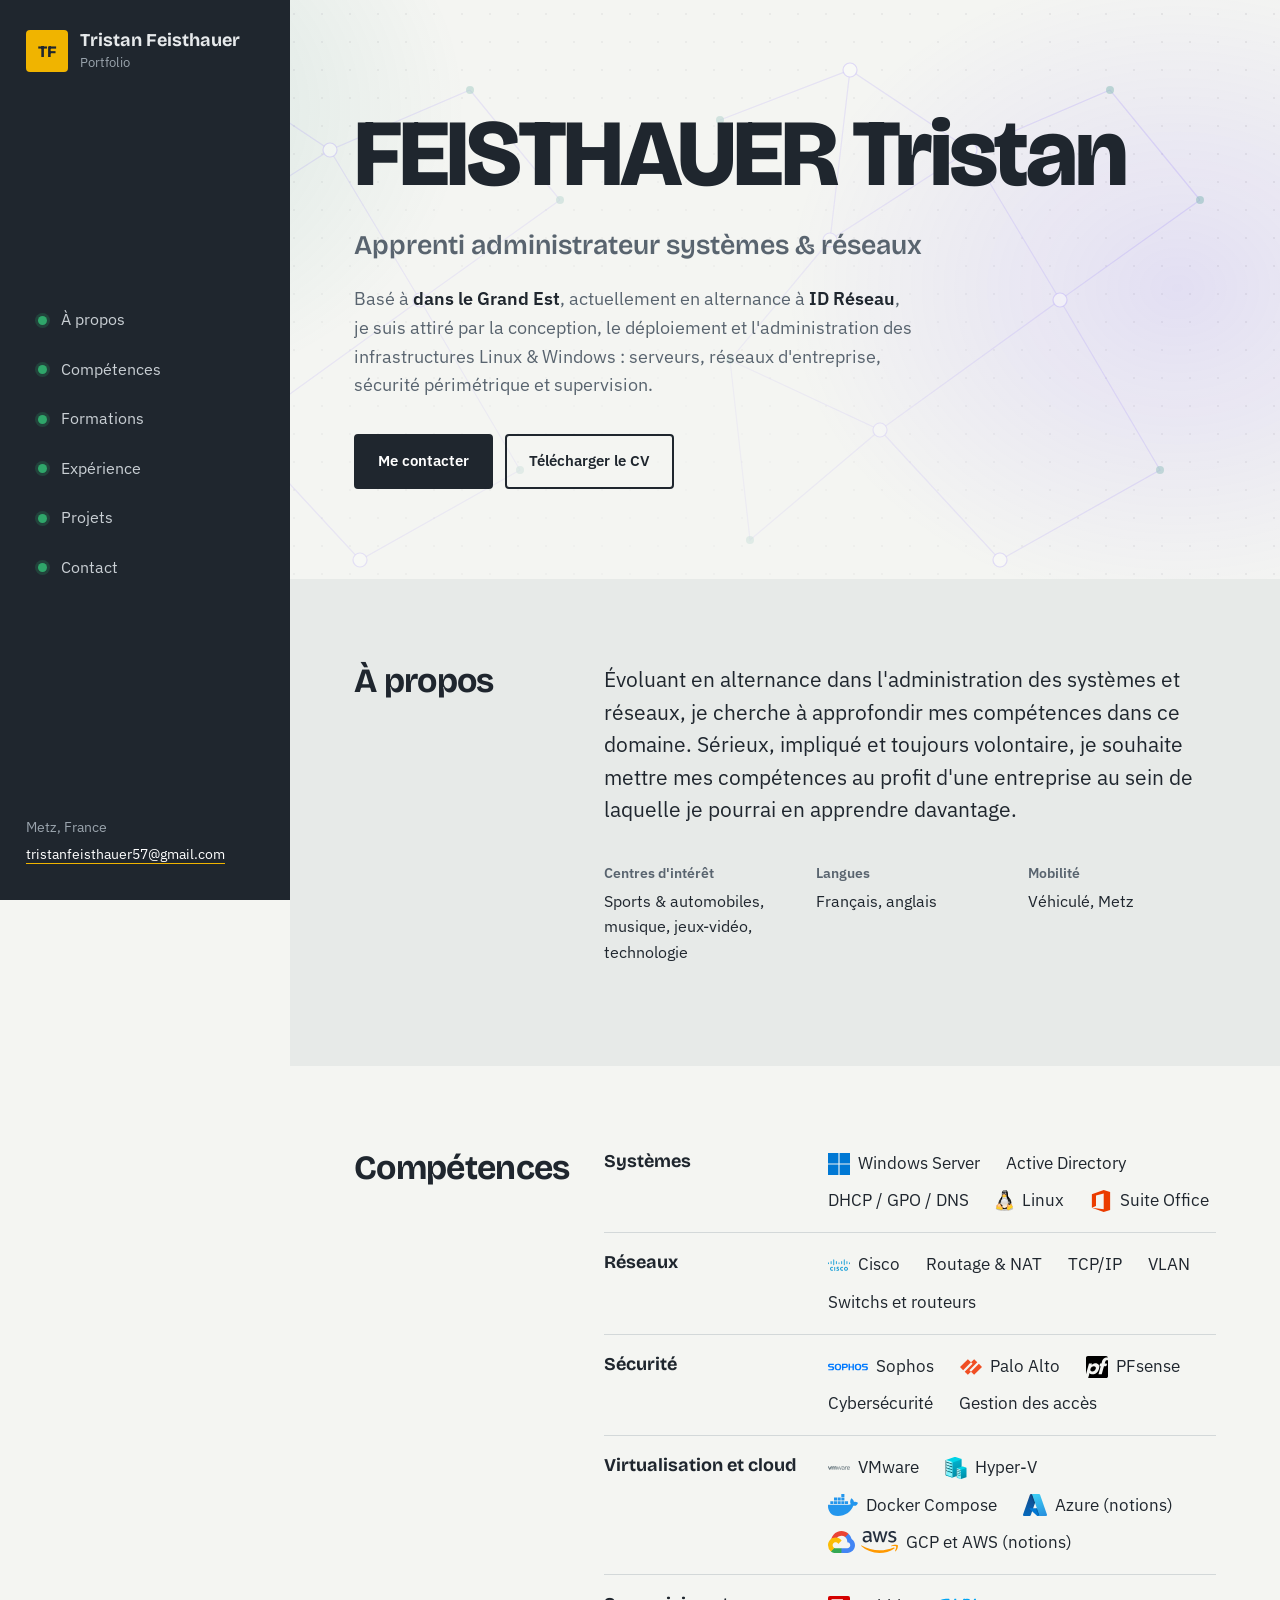
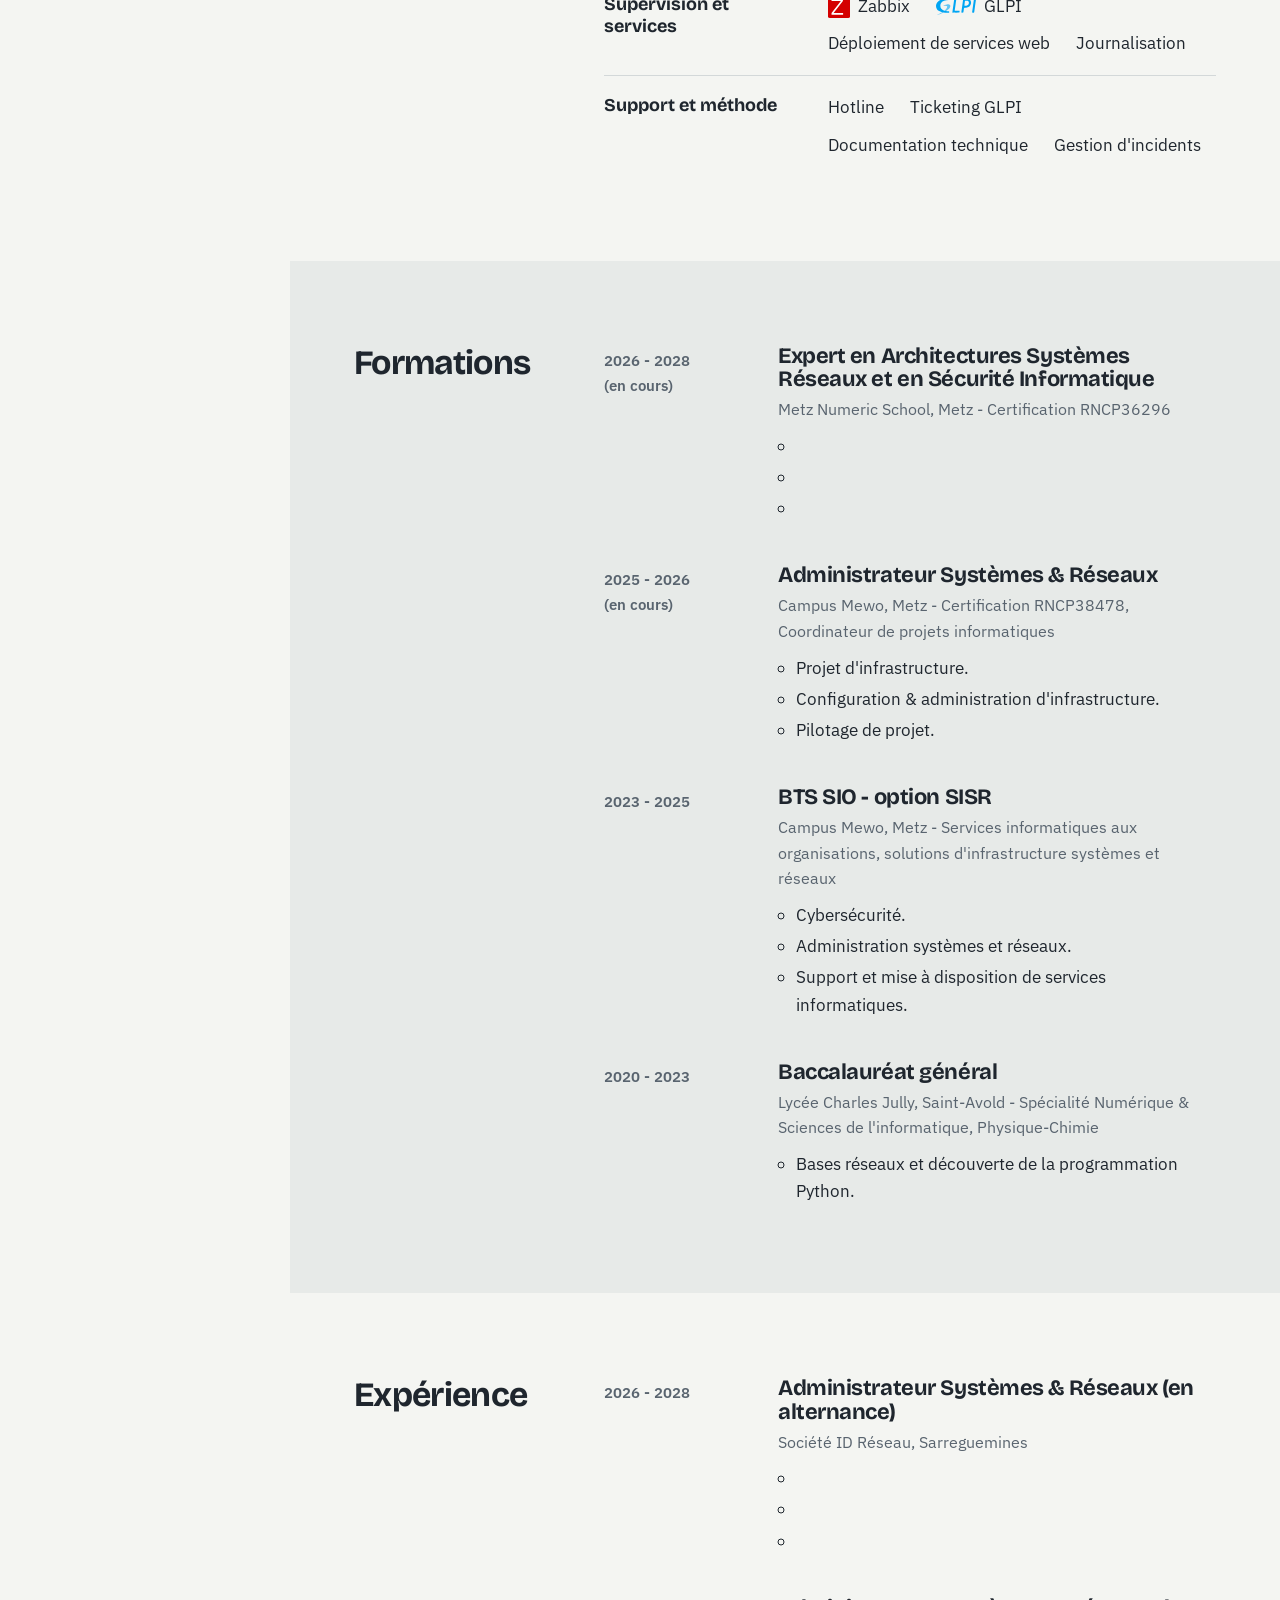
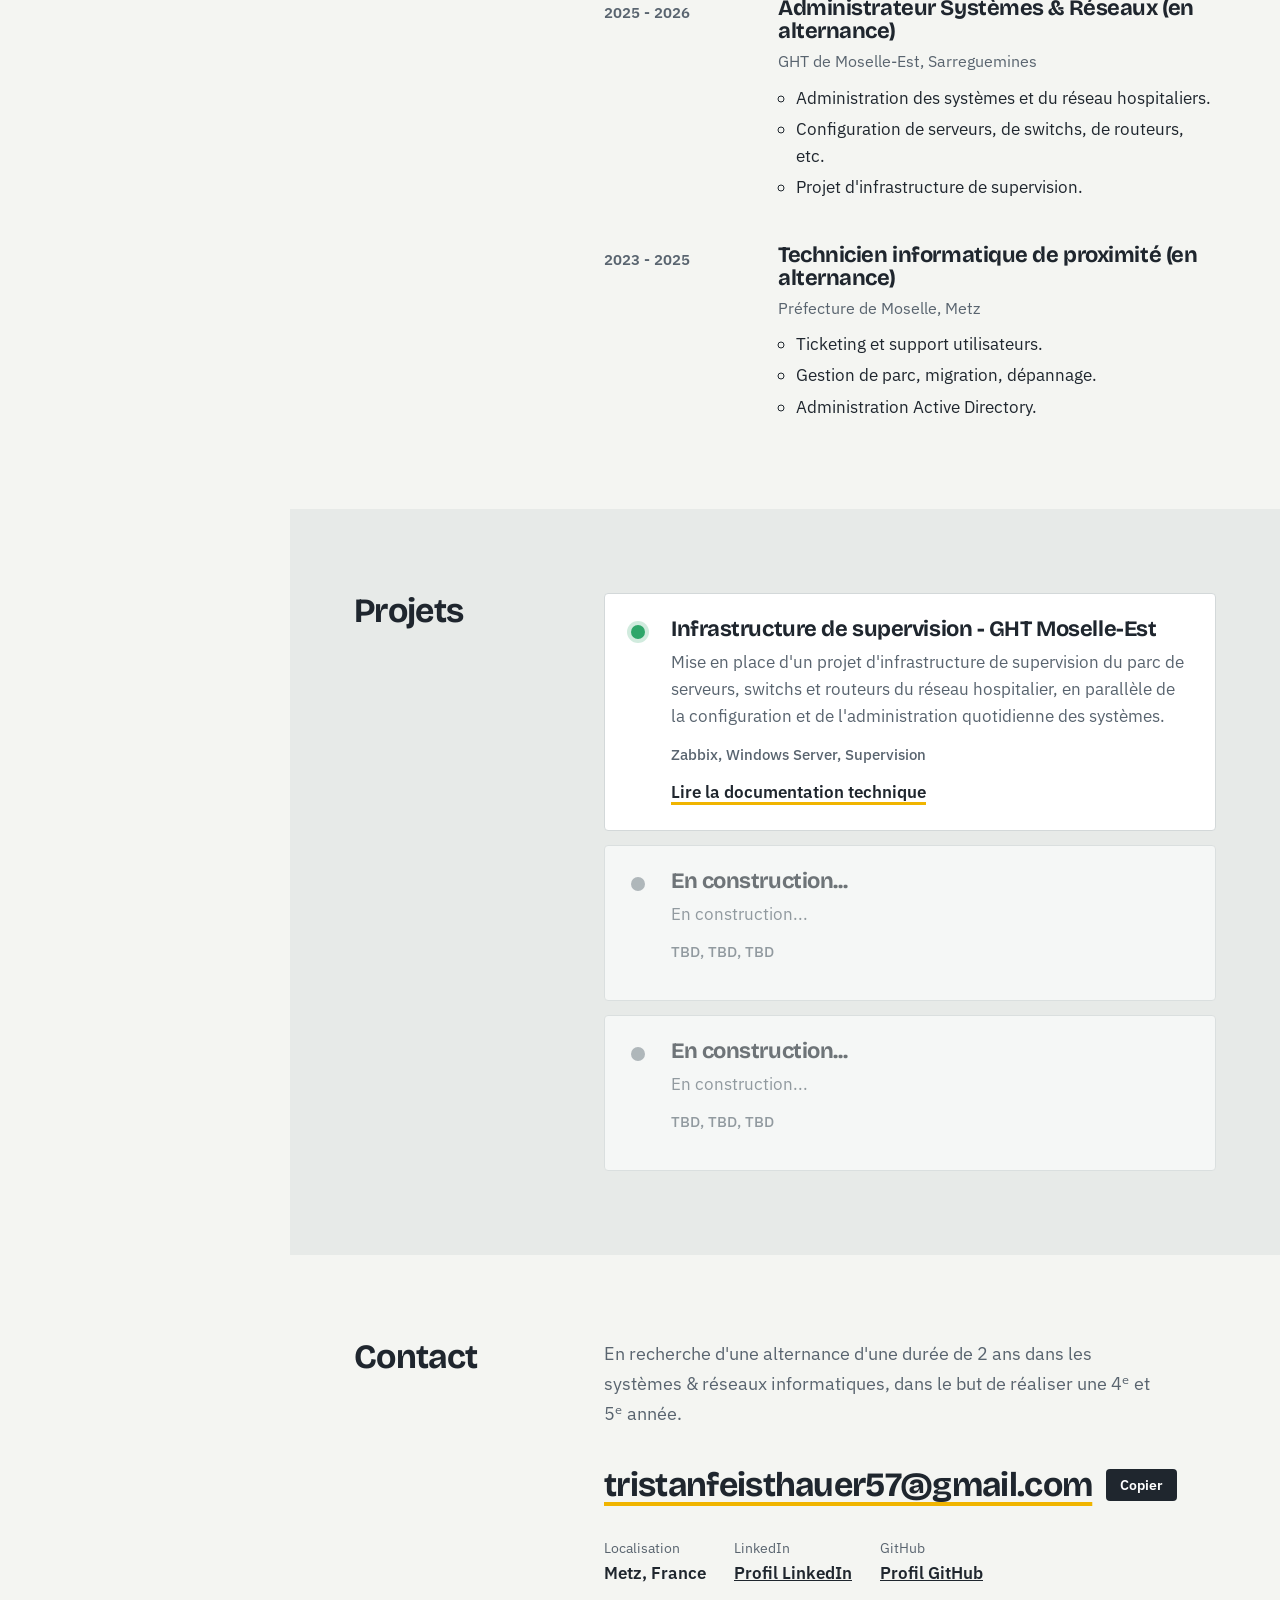
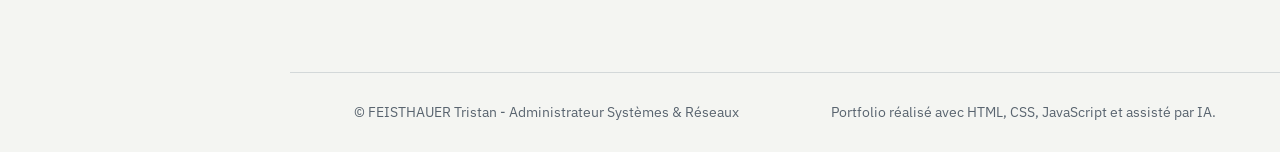
==== commit 35e466bc: "Update" ====
--- a/index.html
+++ b/index.html
@@ -76,7 +76,7 @@
           <dl class="skills">
             <div>
               <dt>Systèmes</dt>
-              <dd><span><img src="icons/windows.svg" alt="" loading="lazy">Windows Server</span><span>Active Directory</span><span>DHCP / GPO / DNS</span><span><img src="icons/linux.svg" alt="" loading="lazy">Linux</span><span>Suite Office</span></dd>
+              <dd><span><img src="icons/windows.svg" alt="" loading="lazy">Windows Server</span><span>Active Directory</span><span>DHCP / GPO / DNS</span><span><img src="icons/linux.svg" alt="" loading="lazy">Linux</span><span><img src="icons/office.svg" alt="" loading="lazy">Suite Office</span></dd>
             </div>
             <div>
               <dt>Réseaux</dt>
@@ -92,7 +92,7 @@
             </div>
             <div>
               <dt>Supervision et services</dt>
-              <dd><span><img src="icons/zabbix.svg" alt="" loading="lazy">Zabbix</span><span>GLPI</span><span>Déploiement de services web</span><span>Journalisation</span></dd>
+              <dd><span><img src="icons/zabbix.svg" alt="" loading="lazy">Zabbix</span><span><img src="icons/glpi.svg" alt="" loading="lazy">GLPI</span><span>Déploiement de services web</span><span>Journalisation</span></dd>
             </div>
             <div>
               <dt>Support et méthode</dt>
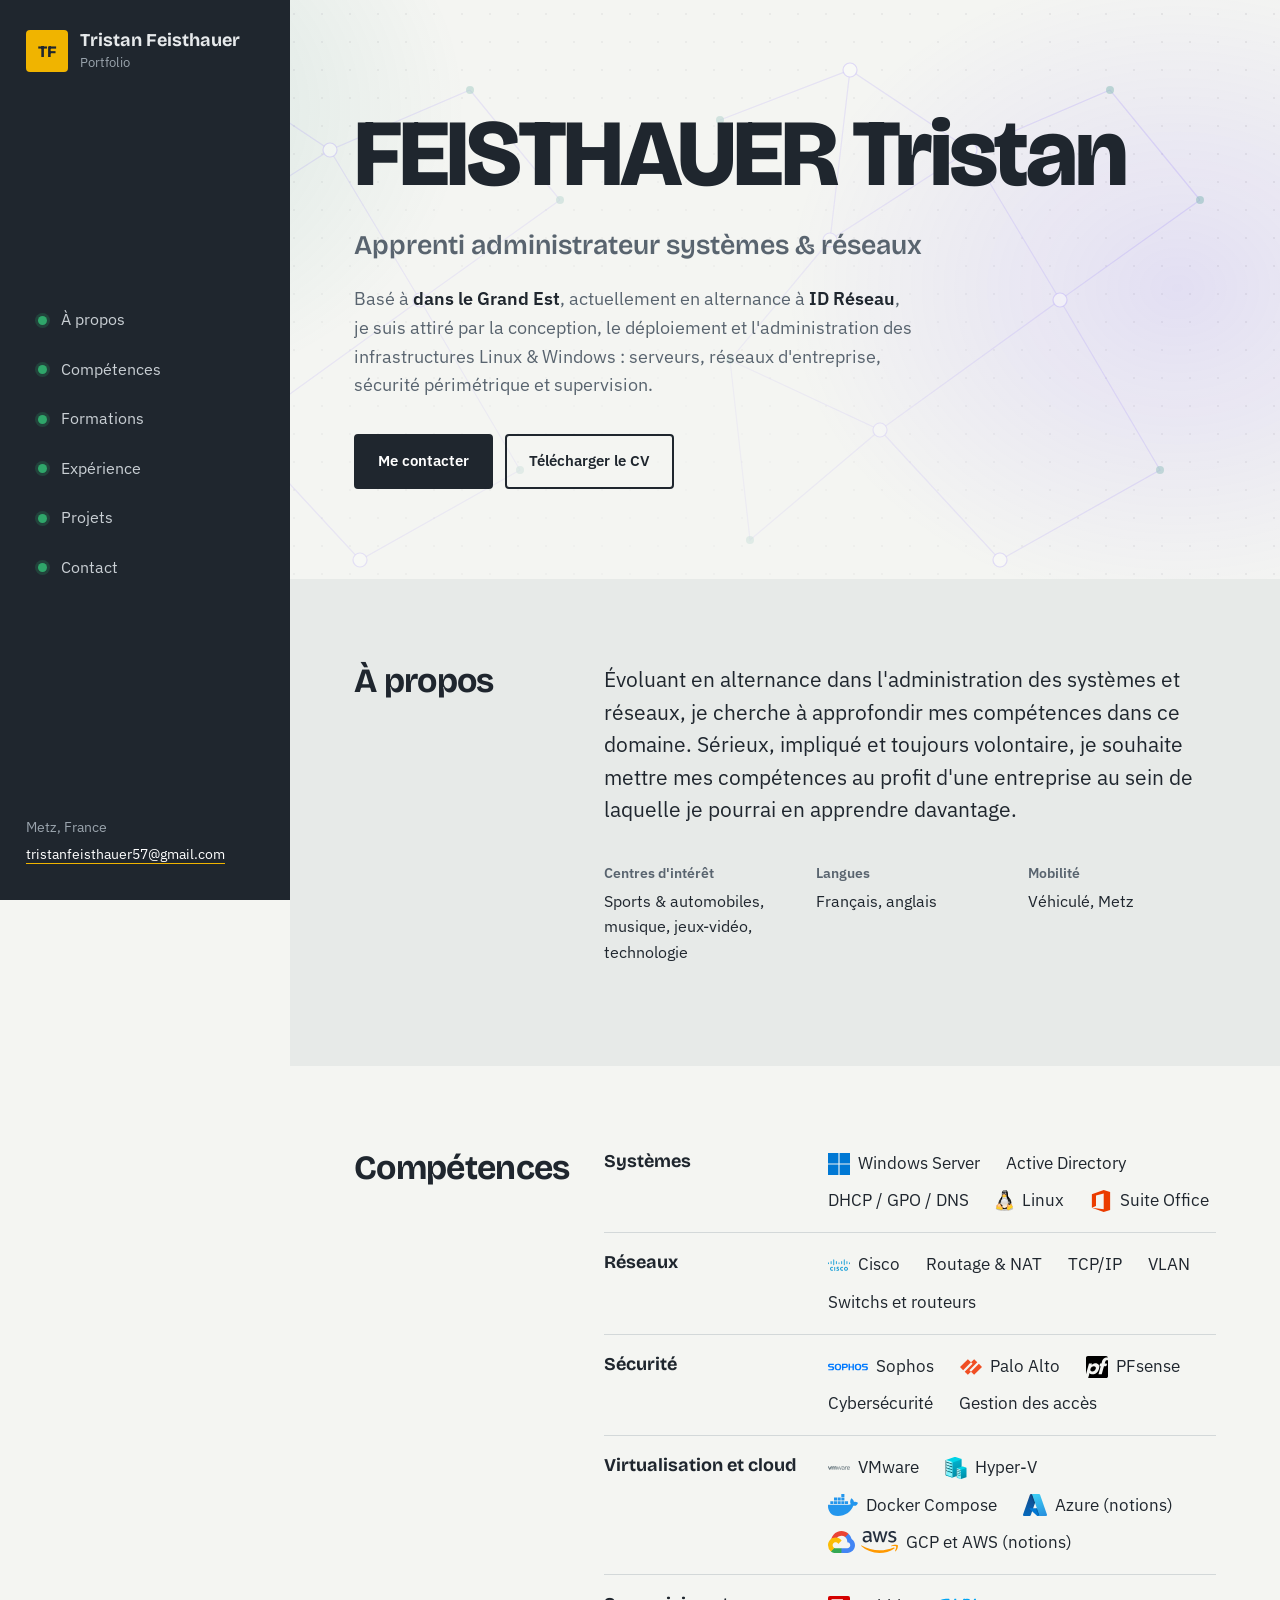
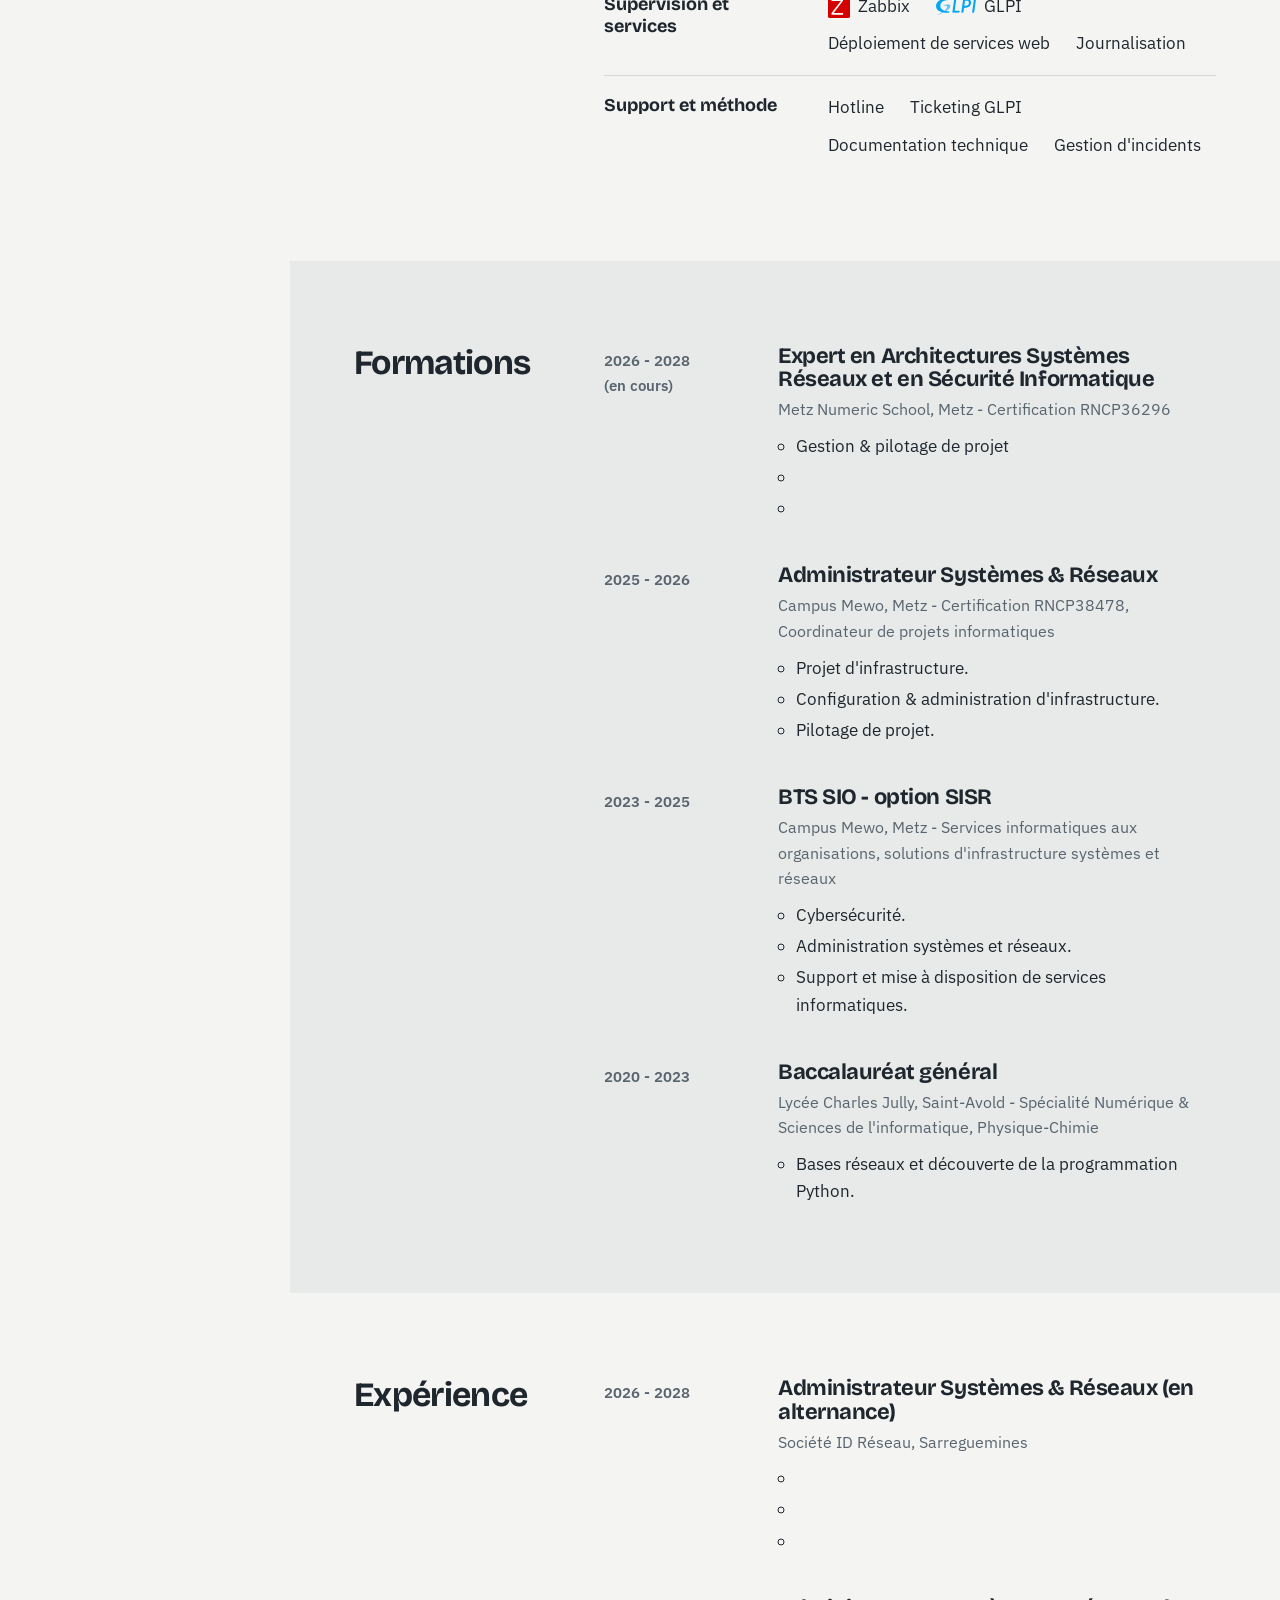
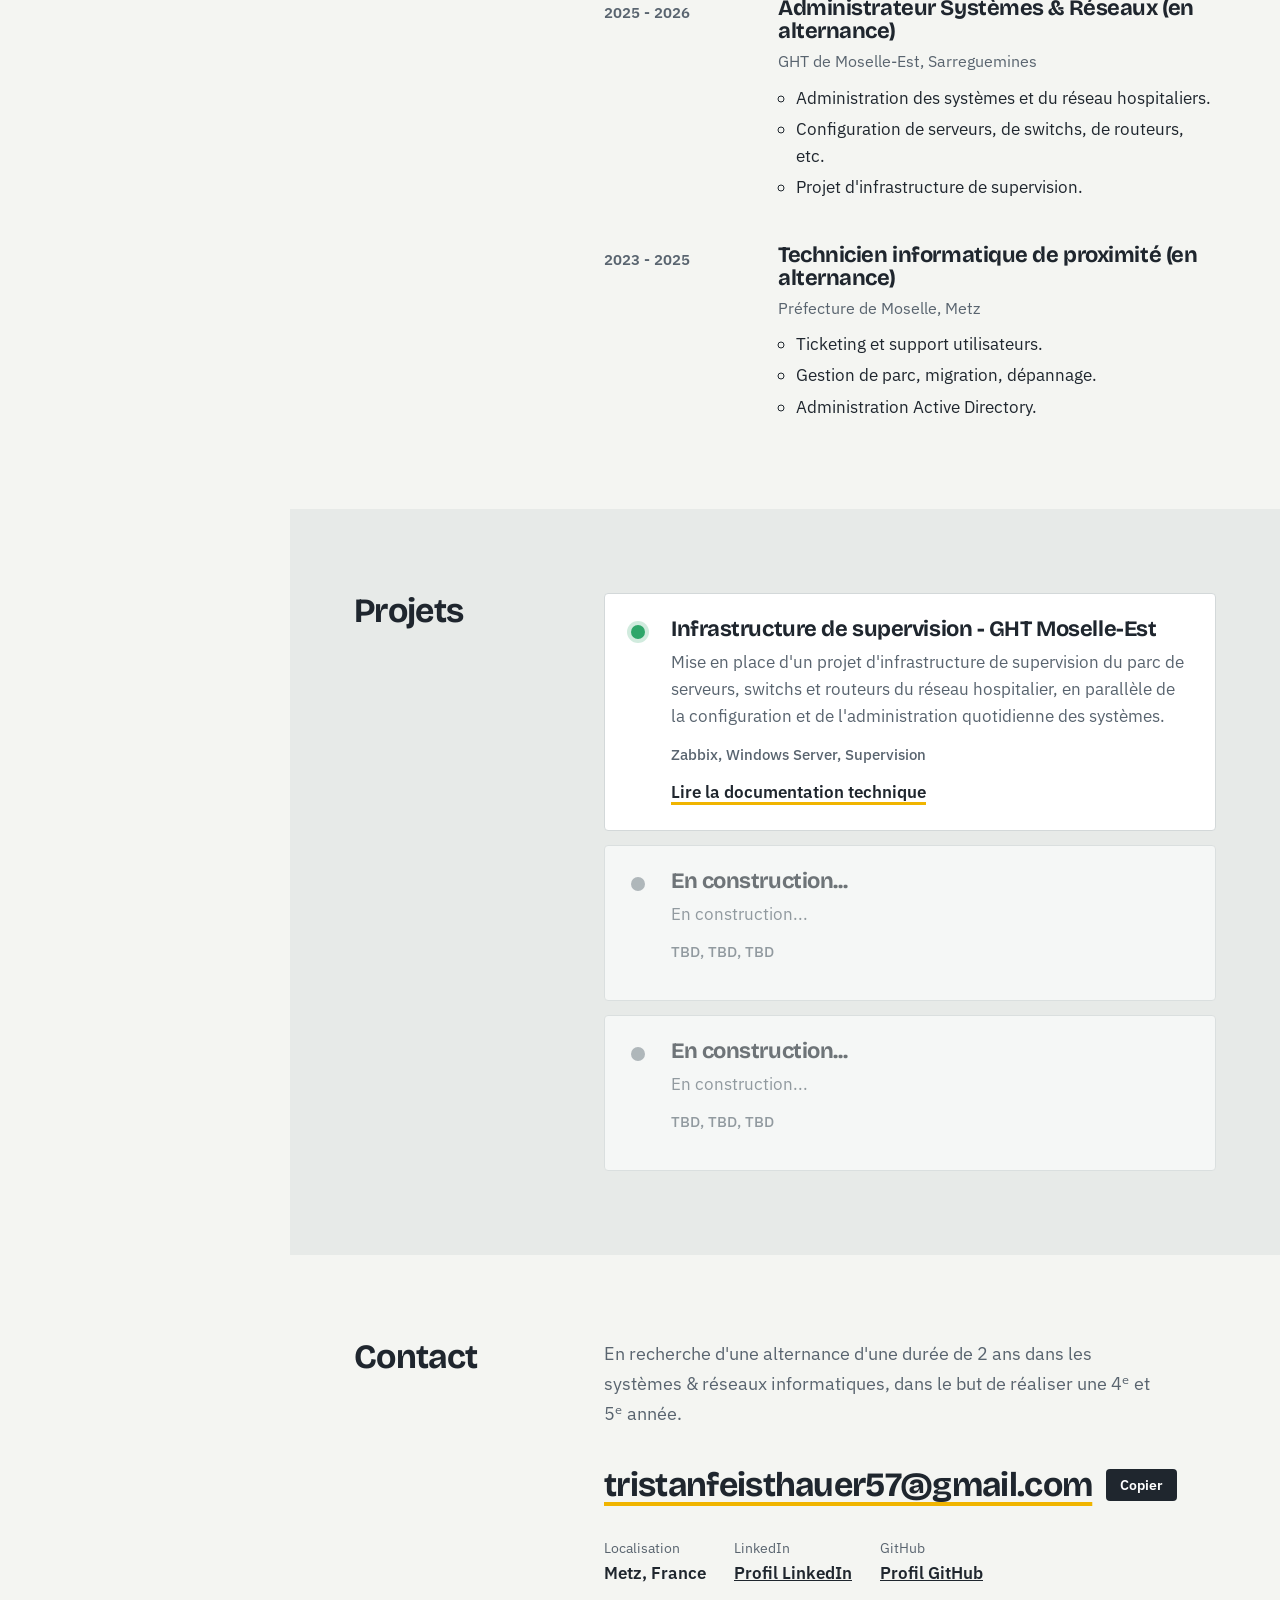
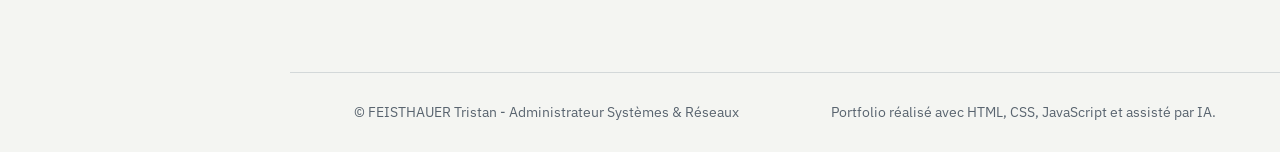
==== commit 5f930a49: "Clean up list items and update date format Removed empty list items and adjusted entry date formatti" ====
--- a/index.html
+++ b/index.html
@@ -113,14 +113,14 @@
                 <h3>Expert en Architectures Systèmes Réseaux et en Sécurité Informatique</h3>
                 <p class="entry-org">Metz Numeric School, Metz - Certification RNCP36296</p>
                 <ul>
-                  <li></li>
-                  <li></li>
-                  <li></li>
-                </ul>
-              </div>
-            </li>
-            <li class="entry">
-              <div class="entry-date">2025 - 2026<br>(en cours)</div>
+                  <li>Gestion & pilotage de projet</li>
+                  <li></li>
+                  <li></li>
+                </ul>
+              </div>
+            </li>
+            <li class="entry">
+              <div class="entry-date">2025 - 2026<br></div>
               <div>
                 <h3>Administrateur Systèmes &amp; Réseaux</h3>
                 <p class="entry-org">Campus Mewo, Metz - Certification RNCP38478, Coordinateur de projets informatiques</p>
